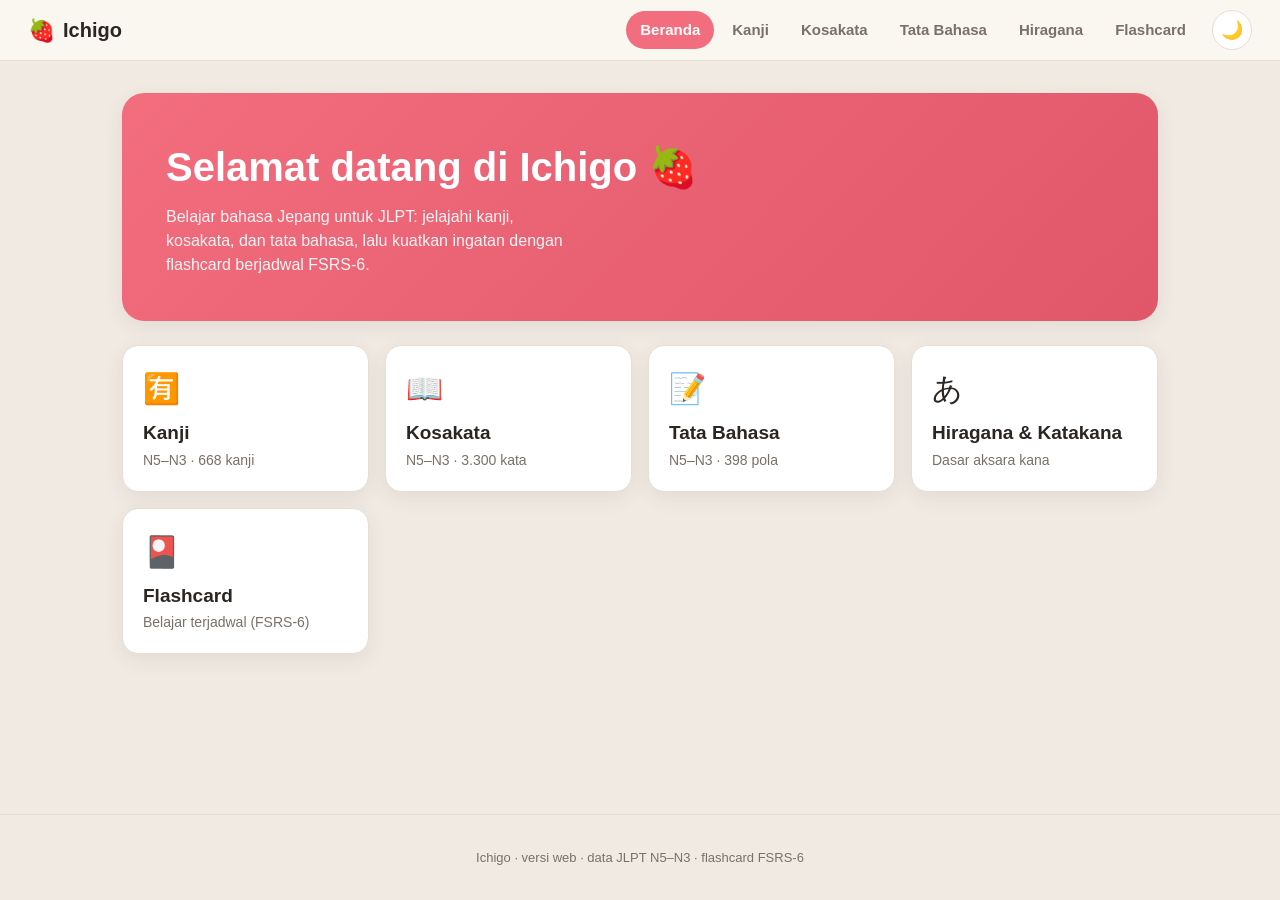
==== web/index.html @ 2ccc5cd5 "feat(web): port Ichigo ke web statis (penjelajah konten + flashcard FSRS-6) Menambahkan folder web/ " ====
<!DOCTYPE html>
<html lang="id" data-theme="auto">
<head>
    <meta charset="UTF-8">
    <meta name="viewport" content="width=device-width, initial-scale=1.0, viewport-fit=cover">
    <meta name="description" content="Ichigo — aplikasi belajar bahasa Jepang JLPT (Kanji, Kosakata, Tata Bahasa, Hiragana) dengan flashcard FSRS.">
    <meta name="theme-color" content="#f26d7d">
    <title>Ichigo — Belajar Bahasa Jepang</title>
    <link rel="icon" href="data:image/svg+xml,%3Csvg xmlns='http://www.w3.org/2000/svg' viewBox='0 0 100 100'%3E%3Ctext y='.9em' font-size='90'%3E🍓%3C/text%3E%3C/svg%3E">
    <link rel="stylesheet" href="css/styles.css">
</head>
<body>
    <header class="app-header">
        <a class="brand" href="#/home" aria-label="Ichigo beranda">
            <span class="brand-mark">🍓</span>
            <span class="brand-name">Ichigo</span>
        </a>
        <nav class="tabs" id="tabs" aria-label="Navigasi utama"></nav>
        <button class="theme-toggle" id="themeToggle" type="button" aria-label="Ganti tema">
            <span class="theme-icon">🌙</span>
        </button>
    </header>

    <main id="app" class="app-main" aria-live="polite">
        <div class="loading">Memuat…</div>
    </main>

    <footer class="app-footer">
        <p>Ichigo · versi web · data JLPT N5–N3 · flashcard FSRS-6</p>
    </footer>

    <script type="module" src="js/app.js"></script>
</body>
</html>
---- web/css/styles.css ----
/* Ichigo web — theme-aware styles. Palette mirrors the iOS app:
   cream page (#F1EAE3), navy dark (#12161F), strawberry accent (#F26D7D). */

:root {
    --accent: #f26d7d;
    --accent-deep: #e0576a;
    --n5: #6fbf73; --n4: #4a9edd; --n3: #b07cd6; --n2: #e8a13a; --n1: #d9534f;

    --bg: #f1eae3;
    --bg-elev: #fbf7f2;
    --card: #ffffff;
    --card-2: #f6efe8;
    --text: #2b2622;
    --text-soft: #7a7069;
    --border: #e6ddd3;
    --shadow: 0 6px 20px rgba(60, 45, 35, 0.08);
    --radius: 16px;
}

:root[data-theme="dark"] {
    --bg: #12161f;
    --bg-elev: #171c27;
    --card: #1c2231;
    --card-2: #222a3b;
    --text: #eef1f7;
    --text-soft: #9aa3b5;
    --border: #2a3244;
    --shadow: 0 8px 24px rgba(0, 0, 0, 0.35);
}

@media (prefers-color-scheme: dark) {
    :root[data-theme="auto"] {
        --bg: #12161f; --bg-elev: #171c27; --card: #1c2231; --card-2: #222a3b;
        --text: #eef1f7; --text-soft: #9aa3b5; --border: #2a3244;
        --shadow: 0 8px 24px rgba(0, 0, 0, 0.35);
    }
}

* { box-sizing: border-box; }

html, body {
    margin: 0;
    padding: 0;
    background: var(--bg);
    color: var(--text);
    font-family: -apple-system, BlinkMacSystemFont, "Segoe UI", "Hiragino Sans",
        "Noto Sans JP", Roboto, "Helvetica Neue", Arial, sans-serif;
    -webkit-font-smoothing: antialiased;
    line-height: 1.5;
}

body {
    min-height: 100vh;
    display: flex;
    flex-direction: column;
}

/* ---------- Header / nav ---------- */

.app-header {
    position: sticky;
    top: 0;
    z-index: 20;
    display: flex;
    align-items: center;
    gap: 12px;
    padding: 10px clamp(12px, 4vw, 28px);
    background: color-mix(in srgb, var(--bg-elev) 88%, transparent);
    backdrop-filter: saturate(1.4) blur(10px);
    border-bottom: 1px solid var(--border);
}

.brand {
    display: flex;
    align-items: center;
    gap: 8px;
    text-decoration: none;
    color: var(--text);
    font-weight: 800;
    font-size: 20px;
}
.brand-mark { font-size: 22px; }

.tabs {
    display: flex;
    gap: 4px;
    margin-left: auto;
    overflow-x: auto;
    scrollbar-width: none;
}
.tabs::-webkit-scrollbar { display: none; }

.tab {
    border: none;
    background: transparent;
    color: var(--text-soft);
    font: inherit;
    font-weight: 700;
    font-size: 15px;
    padding: 8px 14px;
    border-radius: 999px;
    cursor: pointer;
    white-space: nowrap;
    text-decoration: none;
}
.tab:hover { color: var(--text); background: var(--card-2); }
.tab.active { color: #fff; background: var(--accent); }

.theme-toggle {
    border: 1px solid var(--border);
    background: var(--card);
    border-radius: 999px;
    width: 40px; height: 40px;
    cursor: pointer;
    font-size: 18px;
    flex: 0 0 auto;
}

/* ---------- Layout ---------- */

.app-main {
    flex: 1;
    width: 100%;
    max-width: 1100px;
    margin: 0 auto;
    padding: clamp(16px, 4vw, 32px);
}

.app-footer {
    text-align: center;
    color: var(--text-soft);
    font-size: 13px;
    padding: 20px;
    border-top: 1px solid var(--border);
}

.loading { text-align: center; color: var(--text-soft); padding: 60px 0; }

.page-title {
    font-size: clamp(26px, 5vw, 34px);
    font-weight: 800;
    margin: 4px 0 6px;
}
.page-sub { color: var(--text-soft); margin: 0 0 20px; }

.crumb {
    display: inline-flex;
    align-items: center;
    gap: 6px;
    color: var(--accent);
    text-decoration: none;
    font-weight: 700;
    margin-bottom: 14px;
}

/* ---------- Home ---------- */

.hero {
    background: linear-gradient(135deg, var(--accent), var(--accent-deep));
    color: #fff;
    border-radius: 22px;
    padding: clamp(24px, 6vw, 44px);
    box-shadow: var(--shadow);
    margin-bottom: 24px;
}
.hero h1 { margin: 0 0 8px; font-size: clamp(26px, 6vw, 40px); }
.hero p { margin: 0; opacity: 0.92; max-width: 46ch; }

.tile-grid {
    display: grid;
    grid-template-columns: repeat(auto-fill, minmax(220px, 1fr));
    gap: 16px;
}

.tile {
    display: block;
    text-decoration: none;
    color: var(--text);
    background: var(--card);
    border: 1px solid var(--border);
    border-radius: var(--radius);
    padding: 20px;
    box-shadow: var(--shadow);
    transition: transform 0.12s ease;
}
.tile:hover { transform: translateY(-3px); }
.tile-emoji { font-size: 30px; }
.tile-title { font-weight: 800; font-size: 19px; margin: 8px 0 2px; }
.tile-sub { color: var(--text-soft); font-size: 14px; }

/* ---------- Level cards ---------- */

.level-grid {
    display: grid;
    grid-template-columns: repeat(auto-fill, minmax(200px, 1fr));
    gap: 14px;
}
.level-card {
    text-decoration: none;
    color: var(--text);
    background: var(--card);
    border: 1px solid var(--border);
    border-left: 6px solid var(--lv, var(--accent));
    border-radius: var(--radius);
    padding: 18px;
    box-shadow: var(--shadow);
    display: flex;
    flex-direction: column;
    gap: 4px;
}
.level-card.locked { opacity: 0.55; pointer-events: none; }
.level-badge { font-weight: 800; font-size: 22px; }
.level-name { color: var(--text-soft); font-size: 14px; }
.level-count { margin-top: 6px; font-size: 14px; font-weight: 700; color: var(--lv, var(--accent)); }

/* ---------- Search + lists ---------- */

.toolbar {
    display: flex;
    gap: 10px;
    flex-wrap: wrap;
    margin-bottom: 18px;
}
.search {
    flex: 1;
    min-width: 200px;
    border: 1px solid var(--border);
    background: var(--card);
    color: var(--text);
    border-radius: 999px;
    padding: 11px 16px;
    font: inherit;
}
.search:focus { outline: 2px solid var(--accent); }

.result-count { color: var(--text-soft); font-size: 14px; margin-bottom: 12px; }

.card-grid {
    display: grid;
    grid-template-columns: repeat(auto-fill, minmax(150px, 1fr));
    gap: 12px;
}

.entry {
    text-align: left;
    cursor: pointer;
    background: var(--card);
    border: 1px solid var(--border);
    border-radius: var(--radius);
    padding: 14px;
    box-shadow: var(--shadow);
    color: var(--text);
    font: inherit;
    display: flex;
    flex-direction: column;
    gap: 3px;
}
.entry:hover { border-color: var(--accent); }
.entry-jp { font-size: 26px; font-weight: 700; }
.entry-jp.small { font-size: 20px; }
.entry-reading { color: var(--accent); font-size: 14px; font-weight: 700; }
.entry-meaning { color: var(--text-soft); font-size: 14px; }
.entry-tag {
    align-self: flex-start;
    font-size: 11px;
    font-weight: 700;
    color: var(--text-soft);
    background: var(--card-2);
    border-radius: 999px;
    padding: 2px 8px;
    margin-top: 4px;
}

.list-rows { display: flex; flex-direction: column; gap: 8px; }
.row {
    display: flex;
    align-items: center;
    gap: 14px;
    text-align: left;
    background: var(--card);
    border: 1px solid var(--border);
    border-radius: 14px;
    padding: 12px 16px;
    box-shadow: var(--shadow);
    color: var(--text);
    font: inherit;
    cursor: pointer;
}
.row:hover { border-color: var(--accent); }
.row-jp { font-size: 22px; font-weight: 700; min-width: 3ch; }
.row-main { flex: 1; }
.row-reading { color: var(--accent); font-weight: 700; font-size: 14px; }
.row-meaning { color: var(--text-soft); font-size: 14px; }

/* ---------- Detail ---------- */

.detail {
    background: var(--card);
    border: 1px solid var(--border);
    border-radius: 20px;
    padding: clamp(18px, 4vw, 30px);
    box-shadow: var(--shadow);
}
.detail-hero { font-size: clamp(48px, 14vw, 92px); font-weight: 800; line-height: 1; }
.detail-reading { color: var(--accent); font-size: 20px; font-weight: 700; margin-top: 8px; }
.detail-meaning { font-size: 20px; margin-top: 4px; }
.detail-grid {
    display: grid;
    grid-template-columns: repeat(auto-fit, minmax(140px, 1fr));
    gap: 12px;
    margin: 20px 0;
}
.fact { background: var(--card-2); border-radius: 12px; padding: 12px 14px; }
.fact-label { color: var(--text-soft); font-size: 12px; font-weight: 700; text-transform: uppercase; letter-spacing: 0.04em; }
.fact-value { font-size: 17px; font-weight: 600; margin-top: 2px; }

.section-h { font-weight: 800; font-size: 18px; margin: 22px 0 10px; }
.example {
    background: var(--card-2);
    border-radius: 12px;
    padding: 14px 16px;
    margin-bottom: 10px;
}
.example-jp { font-size: 18px; font-weight: 600; }
.example-romaji { color: var(--accent); font-size: 14px; margin-top: 3px; }
.example-tr { color: var(--text-soft); font-size: 14px; margin-top: 3px; }
.chip-row { display: flex; flex-wrap: wrap; gap: 8px; }
.chip { background: var(--card-2); border-radius: 999px; padding: 5px 12px; font-size: 14px; }
.bullet { margin: 6px 0; padding-left: 4px; }

/* ---------- Kana grid ---------- */
.kana-tabs { display: flex; gap: 8px; margin-bottom: 16px; }
.kana-table { width: 100%; border-collapse: separate; border-spacing: 6px; }
.kana-cell {
    background: var(--card);
    border: 1px solid var(--border);
    border-radius: 12px;
    text-align: center;
    padding: 8px 4px;
    box-shadow: var(--shadow);
}
.kana-cell .k { font-size: 24px; font-weight: 700; }
.kana-cell .r { color: var(--text-soft); font-size: 12px; }
.kana-cell.empty { background: transparent; border: none; box-shadow: none; }

/* ---------- Buttons ---------- */
.btn {
    border: none;
    border-radius: 12px;
    padding: 12px 20px;
    font: inherit;
    font-weight: 700;
    cursor: pointer;
    background: var(--card-2);
    color: var(--text);
}
.btn-primary { background: var(--accent); color: #fff; }
.btn-primary:hover { background: var(--accent-deep); }
.btn:disabled { opacity: 0.5; cursor: default; }

.empty-state { text-align: center; color: var(--text-soft); padding: 50px 0; }

/* ---------- Flashcard session ---------- */
.fc-wrap { max-width: 640px; margin: 0 auto; }
.fc-progress { display: flex; justify-content: center; gap: 16px; color: var(--text-soft); font-weight: 700; margin-bottom: 18px; }
.fc-progress .new { color: var(--n4); }
.fc-progress .learn { color: var(--n1); }
.fc-progress .due { color: var(--n5); }
.fc-card {
    background: var(--card);
    border: 1px solid var(--border);
    border-radius: 22px;
    box-shadow: var(--shadow);
    padding: clamp(28px, 8vw, 60px) 20px;
    text-align: center;
    min-height: 240px;
    display: flex;
    flex-direction: column;
    justify-content: center;
    gap: 12px;
    cursor: pointer;
    user-select: none;
}
.fc-front { font-size: clamp(34px, 10vw, 60px); font-weight: 800; }
.fc-hint { color: var(--text-soft); font-size: 14px; }
.fc-back { border-top: 1px dashed var(--border); padding-top: 16px; margin-top: 4px; }
.fc-back .reading { color: var(--accent); font-size: 20px; font-weight: 700; }
.fc-back .meaning { font-size: 22px; margin-top: 6px; }
.fc-grades { display: grid; grid-template-columns: repeat(4, 1fr); gap: 10px; margin-top: 18px; }
.grade { border: none; border-radius: 14px; padding: 14px 6px; font: inherit; font-weight: 800; cursor: pointer; color: #fff; }
.grade small { display: block; font-weight: 600; opacity: 0.85; font-size: 12px; margin-top: 2px; }
.grade.again { background: #d9534f; }
.grade.hard { background: #e8a13a; }
.grade.good { background: #4a9edd; }
.grade.easy { background: #6fbf73; }

@media (max-width: 560px) {
    .brand-name { display: none; }
    .app-header { gap: 8px; }
}
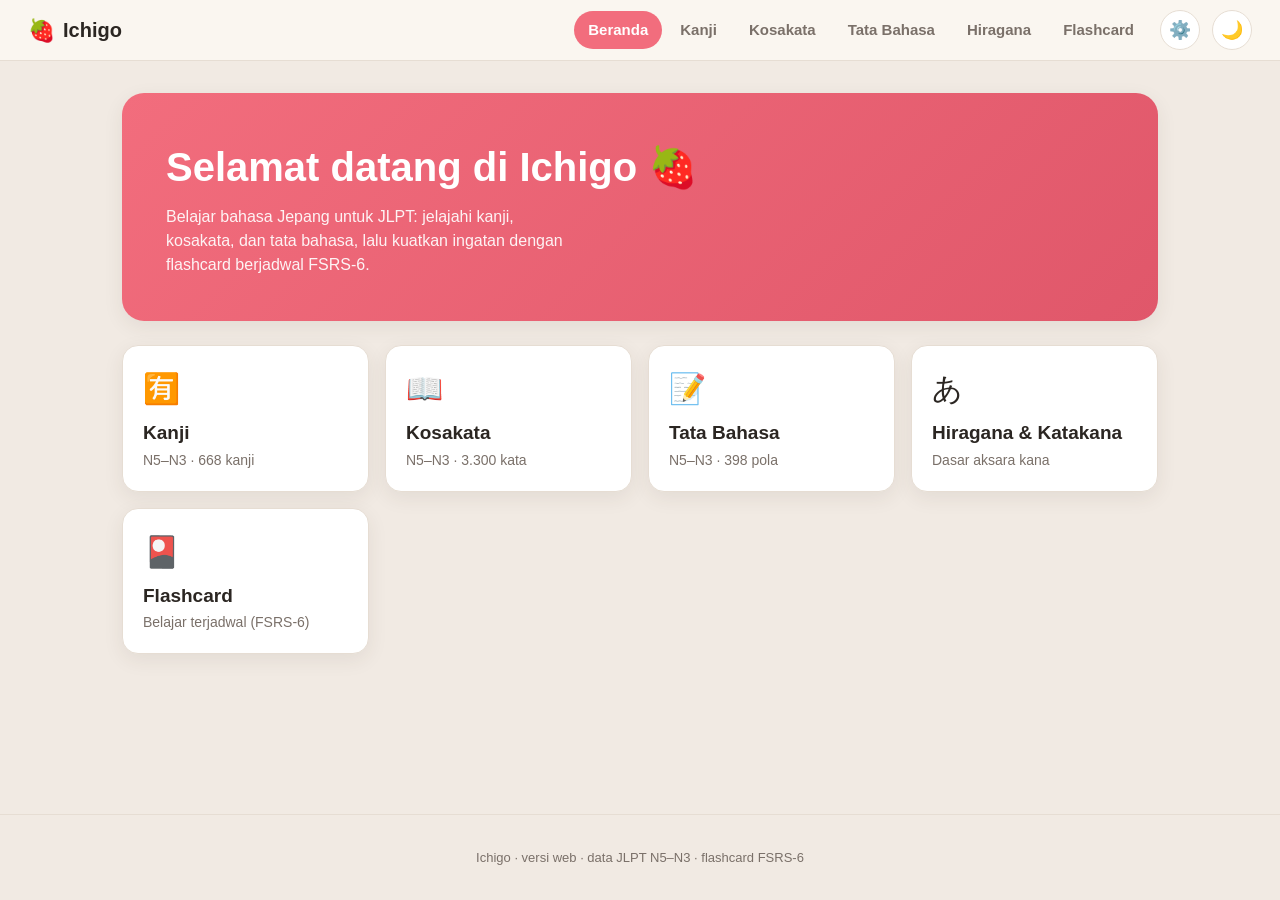
==== commit 138f7d06: "feat(web): halaman Pengaturan + ekspor/impor cadangan + poles animasi (a) Pengaturan (ikon gigi): na" ====
--- a/web/index.html
+++ b/web/index.html
@@ -16,6 +16,7 @@
             <span class="brand-name">Ichigo</span>
         </a>
         <nav class="tabs" id="tabs" aria-label="Navigasi utama"></nav>
+        <a class="icon-btn" id="settingsBtn" href="#/settings" aria-label="Pengaturan">⚙️</a>
         <button class="theme-toggle" id="themeToggle" type="button" aria-label="Ganti tema">
             <span class="theme-icon">🌙</span>
         </button>
--- a/web/css/styles.css
+++ b/web/css/styles.css
@@ -106,7 +106,7 @@
 .tab:hover { color: var(--text); background: var(--card-2); }
 .tab.active { color: #fff; background: var(--accent); }
 
-.theme-toggle {
+.theme-toggle, .icon-btn {
     border: 1px solid var(--border);
     background: var(--card);
     border-radius: 999px;
@@ -114,7 +114,12 @@
     cursor: pointer;
     font-size: 18px;
     flex: 0 0 auto;
-}
+    display: inline-flex;
+    align-items: center;
+    justify-content: center;
+    text-decoration: none;
+}
+.icon-btn:hover, .theme-toggle:hover { background: var(--card-2); }
 
 /* ---------- Layout ---------- */
 
@@ -394,6 +399,51 @@
 .grade.good { background: #4a9edd; }
 .grade.easy { background: #6fbf73; }
 
+/* ---------- Settings ---------- */
+.set-group {
+    background: var(--card);
+    border: 1px solid var(--border);
+    border-radius: var(--radius);
+    box-shadow: var(--shadow);
+    padding: 18px 20px;
+    margin-bottom: 16px;
+}
+.set-group.danger { border-color: color-mix(in srgb, #d9534f 40%, var(--border)); }
+.set-title { font-weight: 800; font-size: 15px; text-transform: uppercase; letter-spacing: 0.04em; color: var(--text-soft); margin-bottom: 12px; }
+.set-row { display: flex; align-items: center; justify-content: space-between; gap: 14px; flex-wrap: wrap; }
+.set-label { font-weight: 700; }
+.set-input { max-width: 240px; }
+.set-note { color: var(--text-soft); font-size: 14px; margin: 10px 0 0; }
+.set-actions { display: flex; gap: 10px; flex-wrap: wrap; }
+.set-msg { margin: 12px 0 0; font-weight: 700; color: var(--n5); }
+.set-msg.error { color: #d9534f; }
+
+.stepper { display: inline-flex; align-items: center; gap: 14px; }
+.stepper .btn { width: 40px; padding: 8px 0; text-align: center; }
+.stepper b { min-width: 2ch; text-align: center; font-size: 18px; }
+
+.segmented { display: inline-flex; background: var(--card-2); border-radius: 999px; padding: 3px; }
+.seg { border: none; background: transparent; color: var(--text-soft); font: inherit; font-weight: 700; padding: 7px 14px; border-radius: 999px; cursor: pointer; }
+.seg.active { background: var(--accent); color: #fff; }
+
+.btn-danger { background: color-mix(in srgb, #d9534f 16%, var(--card-2)); color: #d9534f; }
+.btn-danger:hover { background: #d9534f; color: #fff; }
+
+/* ---------- Animations ---------- */
+@keyframes fadeInUp {
+    from { opacity: 0; transform: translateY(10px); }
+    to { opacity: 1; transform: none; }
+}
+.page-enter { animation: fadeInUp 0.28s ease both; }
+.fc-card { animation: fadeInUp 0.22s ease both; }
+.fc-back.revealed { animation: fadeInUp 0.22s ease both; }
+.btn:active, .grade:active, .tab:active, .seg:active, .entry:active, .row:active,
+.tile:active, .level-card:active, .icon-btn:active, .theme-toggle:active { transform: translateY(1px); }
+
+@media (prefers-reduced-motion: reduce) {
+    *, .page-enter, .fc-card, .fc-back.revealed, .tile { animation: none !important; transition: none !important; }
+}
+
 @media (max-width: 560px) {
     .brand-name { display: none; }
     .app-header { gap: 8px; }
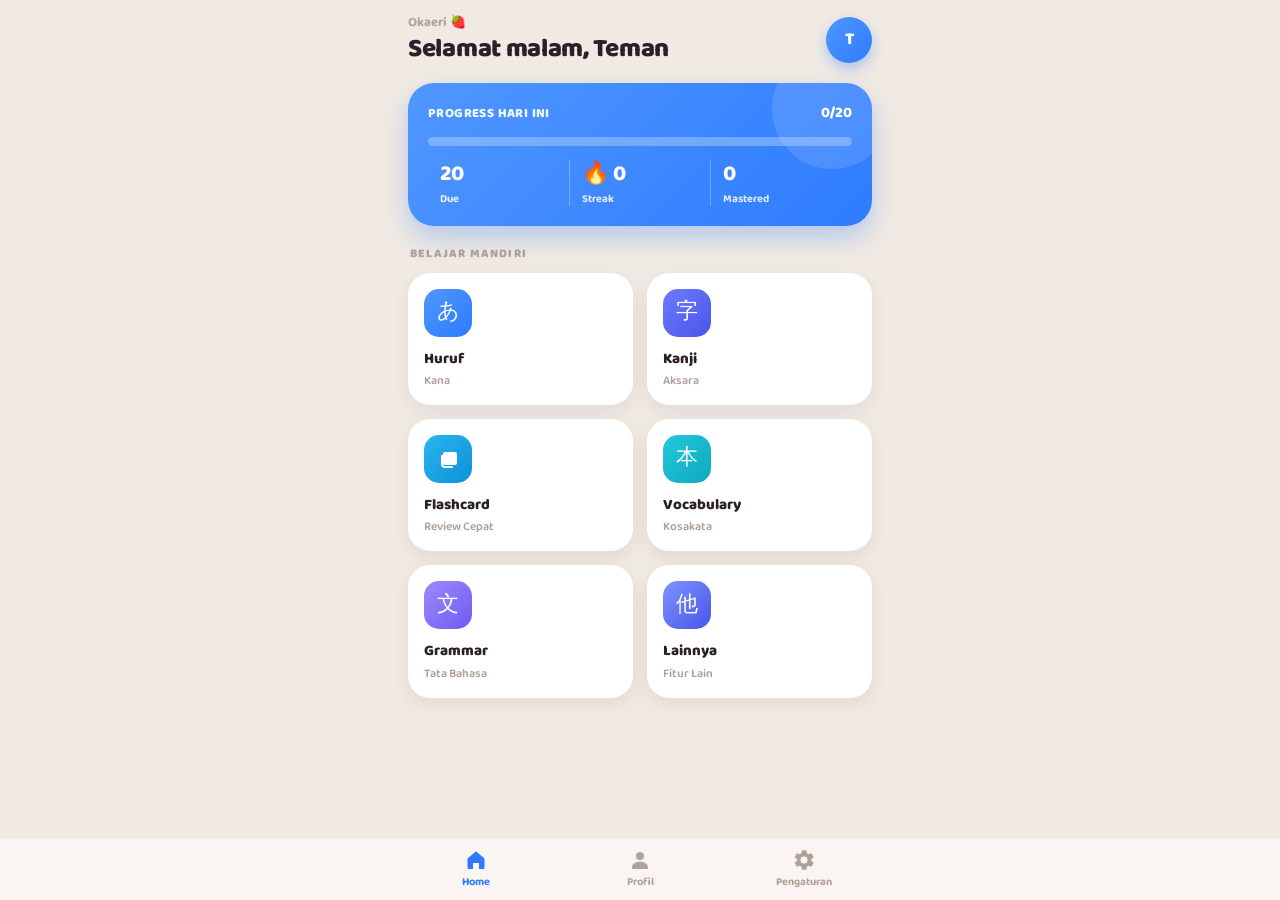
==== commit 2bc6f2e1: "feat(web): samakan UI dengan aplikasi iOS (aksen biru, tab bar bawah, Baloo 2) Merombak seluruh tamp" ====
--- a/web/index.html
+++ b/web/index.html
@@ -4,31 +4,20 @@
     <meta charset="UTF-8">
     <meta name="viewport" content="width=device-width, initial-scale=1.0, viewport-fit=cover">
     <meta name="description" content="Ichigo — aplikasi belajar bahasa Jepang JLPT (Kanji, Kosakata, Tata Bahasa, Hiragana) dengan flashcard FSRS.">
-    <meta name="theme-color" content="#f26d7d">
+    <meta name="theme-color" content="#2E7BFF">
     <title>Ichigo — Belajar Bahasa Jepang</title>
     <link rel="icon" href="data:image/svg+xml,%3Csvg xmlns='http://www.w3.org/2000/svg' viewBox='0 0 100 100'%3E%3Ctext y='.9em' font-size='90'%3E🍓%3C/text%3E%3C/svg%3E">
+    <link rel="preconnect" href="https://fonts.googleapis.com">
+    <link rel="preconnect" href="https://fonts.gstatic.com" crossorigin>
+    <link href="https://fonts.googleapis.com/css2?family=Baloo+2:wght@400;500;600;700;800&display=swap" rel="stylesheet">
     <link rel="stylesheet" href="css/styles.css">
 </head>
 <body>
-    <header class="app-header">
-        <a class="brand" href="#/home" aria-label="Ichigo beranda">
-            <span class="brand-mark">🍓</span>
-            <span class="brand-name">Ichigo</span>
-        </a>
-        <nav class="tabs" id="tabs" aria-label="Navigasi utama"></nav>
-        <a class="icon-btn" id="settingsBtn" href="#/settings" aria-label="Pengaturan">⚙️</a>
-        <button class="theme-toggle" id="themeToggle" type="button" aria-label="Ganti tema">
-            <span class="theme-icon">🌙</span>
-        </button>
-    </header>
-
     <main id="app" class="app-main" aria-live="polite">
         <div class="loading">Memuat…</div>
     </main>
 
-    <footer class="app-footer">
-        <p>Ichigo · versi web · data JLPT N5–N3 · flashcard FSRS-6</p>
-    </footer>
+    <nav class="tabbar" id="tabbar" aria-label="Navigasi utama"></nav>
 
     <script type="module" src="js/app.js"></script>
 </body>
--- a/web/css/styles.css
+++ b/web/css/styles.css
@@ -1,433 +1,1067 @@
-/* Ichigo web — theme-aware styles. Palette mirrors the iOS app:
-   cream page (#F1EAE3), navy dark (#12161F), strawberry accent (#F26D7D). */
+/* =============================================================================
+   Ichigo — web, tampilan mengikuti aplikasi iOS (SwiftUI).
+   Token warna & ukuran diambil PERSIS dari Sources/AppFeature/AppTheme.swift:
+   aksen biru (#2E7BFF), latar krem (#F1EAE3) / navy (#12161F), kartu membulat
+   berbayang lembut, kartu hero bergradien, font membulat (Baloo 2).
+   ============================================================================= */
 
 :root {
-    --accent: #f26d7d;
-    --accent-deep: #e0576a;
-    --n5: #6fbf73; --n4: #4a9edd; --n3: #b07cd6; --n2: #e8a13a; --n1: #d9534f;
-
-    --bg: #f1eae3;
-    --bg-elev: #fbf7f2;
+    /* --- 1. Latar & permukaan (mode TERANG) --- */
+    --page: #f1eae3;
     --card: #ffffff;
-    --card-2: #f6efe8;
-    --text: #2b2622;
-    --text-soft: #7a7069;
-    --border: #e6ddd3;
-    --shadow: 0 6px 20px rgba(60, 45, 35, 0.08);
-    --radius: 16px;
+    --tabbar: #fbf6f3;
+    --hairline: #eae1da;
+    --track: #e4dad1;
+    --soft-surface: rgba(241, 234, 227, 0.55);
+
+    /* --- 2. Teks (mode TERANG) --- */
+    --ink: #2b2029;
+    --muted: #b0a199;
+    --placeholder: #c4b8b1;
+
+    /* --- 3. Aksen biru & tangga warna (sama di kedua mode) --- */
+    --blue: #2e7bff;
+    --blue-light: #4f97ff;
+    --blue-deep: #1f63db;
+    --indigo: #6e7bff;
+    --indigo-deep: #4a55e8;
+    --indigo-soft: #7c93ff;
+    --navy: #3a45c4;
+    --sky: #29b6f0;
+    --sky-deep: #0e90d6;
+    --teal: #22c9de;
+    --teal-deep: #0fa8be;
+    --violet: #9a8bff;
+    --violet-deep: #6e5cf0;
+    --accent: var(--blue);
+
+    /* --- 4. Warna makna --- */
+    --danger: #ff3b30;
+    --danger-soft: #ff7a70;
+    --caution: #ff9500;
+    --success: #22b981;
+
+    /* --- 5. Level JLPT (N5 termuda → N1 terpekat) --- */
+    --n5: #4f97ff;
+    --n4: #2e7bff;
+    --n3: #29b6f0;
+    --n2: #6e7bff;
+    --n1: #4a55e8;
+
+    /* --- 6. Gradien --- */
+    --grad-accent: linear-gradient(135deg, var(--blue-light), var(--blue));
+    --grad-huruf: linear-gradient(135deg, var(--blue-light), var(--blue));
+    --grad-kanji: linear-gradient(135deg, var(--indigo), var(--indigo-deep));
+    --grad-flashcard: linear-gradient(135deg, var(--sky), var(--sky-deep));
+    --grad-vocabulary: linear-gradient(135deg, var(--teal), var(--teal-deep));
+    --grad-grammar: linear-gradient(135deg, var(--violet), var(--violet-deep));
+    --grad-lainnya: linear-gradient(135deg, var(--indigo-soft), var(--indigo-deep));
+
+    /* --- 7. Bayangan & radius --- */
+    --shadow-card: 0 6px 18px rgba(43, 32, 41, 0.08);
+    --shadow-soft: 0 3px 10px rgba(43, 32, 41, 0.06);
+    --shadow-blue: 0 12px 26px rgba(46, 123, 255, 0.30);
+    --r-card: 22px;
+    --r-hero: 26px;
+    --r-tile: 15px;
+
+    --maxw: 500px;
+    --tabbar-h: 62px;
 }
 
 :root[data-theme="dark"] {
-    --bg: #12161f;
-    --bg-elev: #171c27;
+    --page: #12161f;
     --card: #1c2231;
-    --card-2: #222a3b;
-    --text: #eef1f7;
-    --text-soft: #9aa3b5;
-    --border: #2a3244;
-    --shadow: 0 8px 24px rgba(0, 0, 0, 0.35);
+    --tabbar: #161b26;
+    --hairline: #2a3244;
+    --track: rgba(255, 255, 255, 0.15);
+    --soft-surface: rgba(255, 255, 255, 0.06);
+    --ink: #eef1f7;
+    --muted: #9aa3b5;
+    --placeholder: #6b7486;
+    --shadow-card: 0 8px 22px rgba(0, 0, 0, 0.35);
+    --shadow-soft: 0 4px 12px rgba(0, 0, 0, 0.3);
+    --shadow-blue: 0 12px 26px rgba(0, 0, 0, 0.4);
 }
 
 @media (prefers-color-scheme: dark) {
     :root[data-theme="auto"] {
-        --bg: #12161f; --bg-elev: #171c27; --card: #1c2231; --card-2: #222a3b;
-        --text: #eef1f7; --text-soft: #9aa3b5; --border: #2a3244;
-        --shadow: 0 8px 24px rgba(0, 0, 0, 0.35);
+        --page: #12161f;
+        --card: #1c2231;
+        --tabbar: #161b26;
+        --hairline: #2a3244;
+        --track: rgba(255, 255, 255, 0.15);
+        --soft-surface: rgba(255, 255, 255, 0.06);
+        --ink: #eef1f7;
+        --muted: #9aa3b5;
+        --placeholder: #6b7486;
+        --shadow-card: 0 8px 22px rgba(0, 0, 0, 0.35);
+        --shadow-soft: 0 4px 12px rgba(0, 0, 0, 0.3);
+        --shadow-blue: 0 12px 26px rgba(0, 0, 0, 0.4);
     }
 }
 
 * { box-sizing: border-box; }
+svg { fill: currentColor; display: block; }
 
 html, body {
     margin: 0;
     padding: 0;
-    background: var(--bg);
-    color: var(--text);
-    font-family: -apple-system, BlinkMacSystemFont, "Segoe UI", "Hiragino Sans",
-        "Noto Sans JP", Roboto, "Helvetica Neue", Arial, sans-serif;
+    background: var(--page);
+    color: var(--ink);
+    font-family: "Baloo 2", ui-rounded, "Hiragino Maru Gothic ProN",
+        "Segoe UI", system-ui, -apple-system, Roboto, "Helvetica Neue",
+        "Hiragino Sans", "Noto Sans JP", sans-serif;
     -webkit-font-smoothing: antialiased;
-    line-height: 1.5;
-}
-
-body {
-    min-height: 100vh;
+    line-height: 1.35;
+}
+
+body { min-height: 100vh; }
+
+/* ---------- Layout shell ---------- */
+
+.app-main {
+    width: 100%;
+    max-width: var(--maxw);
+    margin: 0 auto;
+    padding: max(14px, env(safe-area-inset-top)) 18px
+        calc(var(--tabbar-h) + env(safe-area-inset-bottom) + 26px);
+}
+
+.loading { text-align: center; color: var(--muted); padding: 60px 0; font-weight: 600; }
+.empty-state { text-align: center; color: var(--muted); padding: 46px 16px; font-weight: 600; }
+
+/* ---------- Bottom tab bar ---------- */
+
+.tabbar {
+    position: fixed;
+    left: 0;
+    right: 0;
+    bottom: 0;
+    z-index: 40;
+    display: flex;
+    justify-content: center;
+    gap: 4px;
+    background: color-mix(in srgb, var(--tabbar) 92%, transparent);
+    backdrop-filter: saturate(1.4) blur(14px);
+    -webkit-backdrop-filter: saturate(1.4) blur(14px);
+    border-top: 1px solid var(--hairline);
+    padding-bottom: env(safe-area-inset-bottom);
+}
+
+.tab-item {
+    flex: 1 1 0;
+    max-width: 160px;
+    height: var(--tabbar-h);
     display: flex;
     flex-direction: column;
-}
-
-/* ---------- Header / nav ---------- */
-
-.app-header {
-    position: sticky;
-    top: 0;
-    z-index: 20;
+    align-items: center;
+    justify-content: center;
+    gap: 3px;
+    background: none;
+    border: none;
+    text-decoration: none;
+    color: var(--muted);
+    font: inherit;
+    font-size: 11px;
+    font-weight: 700;
+    cursor: pointer;
+}
+.tab-item svg { width: 24px; height: 24px; fill: currentColor; }
+.tab-item.active { color: var(--accent); }
+
+/* ---------- Screen header (tombol kembali bulat + judul tebal) ---------- */
+
+.screen-header {
+    display: flex;
+    align-items: center;
+    gap: 14px;
+    padding: 4px 0 10px;
+}
+.back-btn {
+    width: 44px;
+    height: 44px;
+    flex: 0 0 auto;
+    display: inline-flex;
+    align-items: center;
+    justify-content: center;
+    border: none;
+    border-radius: 50%;
+    background: var(--card);
+    color: var(--ink);
+    box-shadow: var(--shadow-soft);
+    cursor: pointer;
+    text-decoration: none;
+    font-size: 20px;
+    font-weight: 800;
+}
+.back-btn svg { width: 20px; height: 20px; stroke: currentColor; fill: none; stroke-width: 3; }
+.screen-title { font-size: 24px; font-weight: 800; letter-spacing: -0.2px; }
+
+/* ---------- Search field ---------- */
+
+.search-field {
     display: flex;
     align-items: center;
     gap: 12px;
-    padding: 10px clamp(12px, 4vw, 28px);
-    background: color-mix(in srgb, var(--bg-elev) 88%, transparent);
-    backdrop-filter: saturate(1.4) blur(10px);
-    border-bottom: 1px solid var(--border);
-}
-
-.brand {
-    display: flex;
-    align-items: center;
+    height: 52px;
+    padding: 0 18px;
+    background: var(--card);
+    border-radius: 999px;
+    box-shadow: var(--shadow-soft);
+    margin-bottom: 14px;
+}
+.search-field svg { width: 18px; height: 18px; fill: var(--muted); flex: 0 0 auto; }
+.search-field input {
+    flex: 1;
+    border: none;
+    background: none;
+    color: var(--ink);
+    font: inherit;
+    font-size: 16px;
+    font-weight: 500;
+    outline: none;
+    min-width: 0;
+}
+.search-field input::placeholder { color: var(--placeholder); }
+.result-count { color: var(--muted); font-size: 13px; font-weight: 600; margin: 0 2px 12px; }
+
+/* ---------- Home ---------- */
+
+.greeting {
+    display: flex;
+    align-items: center;
+    gap: 12px;
+    margin-bottom: 16px;
+}
+.greeting-text { flex: 1; min-width: 0; }
+.greeting-kicker { font-size: 13px; font-weight: 700; color: var(--muted); }
+.greeting-name {
+    font-size: 26px;
+    font-weight: 800;
+    letter-spacing: -0.3px;
+    white-space: nowrap;
+    overflow: hidden;
+    text-overflow: ellipsis;
+}
+.avatar {
+    width: 46px;
+    height: 46px;
+    flex: 0 0 auto;
+    border: none;
+    border-radius: 50%;
+    background: var(--grad-accent);
+    color: #fff;
+    font: inherit;
+    font-size: 17px;
+    font-weight: 800;
+    cursor: pointer;
+    box-shadow: 0 6px 14px rgba(46, 123, 255, 0.35);
+    display: inline-flex;
+    align-items: center;
+    justify-content: center;
+    text-decoration: none;
+}
+
+/* Hero progress card (biru bergradien) */
+.hero {
+    position: relative;
+    overflow: hidden;
+    background: var(--grad-accent);
+    color: #fff;
+    border-radius: var(--r-hero);
+    padding: 20px;
+    box-shadow: var(--shadow-blue);
+    margin-bottom: 20px;
+}
+.hero::before {
+    content: "";
+    position: absolute;
+    top: -34px;
+    right: -20px;
+    width: 120px;
+    height: 120px;
+    border-radius: 50%;
+    background: rgba(255, 255, 255, 0.12);
+}
+.hero-top {
+    display: flex;
+    align-items: baseline;
+    justify-content: space-between;
+    font-weight: 800;
+    position: relative;
+}
+.hero-top .label { font-size: 13px; letter-spacing: 0.4px; opacity: 0.92; }
+.hero-top .count { font-size: 15px; }
+.hero-bar {
+    position: relative;
+    height: 9px;
+    border-radius: 999px;
+    background: rgba(255, 255, 255, 0.28);
+    margin: 14px 0;
+    overflow: hidden;
+}
+.hero-bar > span {
+    position: absolute;
+    inset: 0 auto 0 0;
+    border-radius: 999px;
+    background: #fff;
+}
+.hero-stats { display: flex; position: relative; }
+.hero-stat {
+    flex: 1;
+    display: flex;
+    flex-direction: column;
+    gap: 2px;
+    padding-left: 12px;
+}
+.hero-stat:not(:first-child) { border-left: 1px solid rgba(255, 255, 255, 0.28); }
+.hero-stat .v { font-size: 22px; font-weight: 800; }
+.hero-stat .l { font-size: 11px; font-weight: 700; opacity: 0.85; }
+
+.section-label {
+    font-size: 12px;
+    font-weight: 800;
+    letter-spacing: 1.2px;
+    color: var(--muted);
+    margin: 0 2px 10px;
+}
+
+/* Menu grid (BELAJAR MANDIRI) */
+.menu-grid {
+    display: grid;
+    grid-template-columns: 1fr 1fr;
+    gap: 14px;
+}
+.menu-card {
+    display: flex;
+    flex-direction: column;
+    align-items: flex-start;
+    gap: 12px;
+    padding: 16px;
+    background: var(--card);
+    border-radius: var(--r-card);
+    box-shadow: var(--shadow-card);
+    text-decoration: none;
+    color: var(--ink);
+}
+.menu-icon {
+    width: 48px;
+    height: 48px;
+    border-radius: var(--r-tile);
+    display: inline-flex;
+    align-items: center;
+    justify-content: center;
+    color: #fff;
+    font-size: 22px;
+}
+.menu-icon svg { width: 24px; height: 24px; fill: #fff; }
+.menu-icon.huruf { background: var(--grad-huruf); }
+.menu-icon.kanji { background: var(--grad-kanji); }
+.menu-icon.flashcard { background: var(--grad-flashcard); }
+.menu-icon.vocabulary { background: var(--grad-vocabulary); }
+.menu-icon.grammar { background: var(--grad-grammar); }
+.menu-icon.lainnya { background: var(--grad-lainnya); }
+.menu-label { font-size: 15px; font-weight: 800; }
+.menu-sub { font-size: 12px; font-weight: 600; color: var(--muted); margin-top: -8px; }
+
+/* ---------- Level picker cards ---------- */
+
+.level-list { display: flex; flex-direction: column; gap: 12px; }
+.level-card {
+    display: flex;
+    align-items: center;
+    gap: 14px;
+    padding: 16px;
+    background: var(--card);
+    border-radius: var(--r-card);
+    box-shadow: var(--shadow-card);
+    text-decoration: none;
+    color: var(--ink);
+}
+.level-card.locked { opacity: 0.6; }
+.level-chip {
+    width: 52px;
+    height: 52px;
+    flex: 0 0 auto;
+    border-radius: 12px;
+    display: inline-flex;
+    align-items: center;
+    justify-content: center;
+    font-size: 18px;
+    font-weight: 900;
+}
+.level-main { flex: 1; min-width: 0; }
+.level-row1 { display: flex; align-items: center; gap: 8px; }
+.level-name { font-size: 17px; font-weight: 700; }
+.level-desc { font-size: 13px; color: var(--muted); }
+.level-count { font-size: 11px; font-weight: 700; margin-top: 2px; }
+.due-badge {
+    margin-left: auto;
+    font-size: 11px;
+    font-weight: 700;
+    color: #fff;
+    padding: 3px 8px;
+    border-radius: 10px;
+}
+.lock-badge { margin-left: auto; font-size: 11px; font-weight: 700; color: var(--muted); }
+.chev { color: var(--muted); width: 14px; height: 14px; flex: 0 0 auto; }
+.chev svg { width: 14px; height: 14px; stroke: currentColor; fill: none; stroke-width: 3; }
+
+/* ---------- Lists (kanji cards / vocab-grammar rows) ---------- */
+
+.card-grid { display: grid; grid-template-columns: 1fr 1fr; gap: 12px; }
+.kentry {
+    display: flex;
+    flex-direction: column;
+    gap: 3px;
+    padding: 14px;
+    background: var(--card);
+    border-radius: var(--r-card);
+    box-shadow: var(--shadow-card);
+    text-decoration: none;
+    color: var(--ink);
+}
+.kentry .jp { font-size: 30px; font-weight: 700; line-height: 1.1; }
+.kentry .reading { font-size: 13px; font-weight: 700; color: var(--accent); }
+.kentry .meaning { font-size: 13px; color: var(--muted); }
+
+.rows { display: flex; flex-direction: column; gap: 10px; }
+.row {
+    display: flex;
+    align-items: center;
+    gap: 14px;
+    padding: 14px 16px;
+    background: var(--card);
+    border-radius: 18px;
+    box-shadow: var(--shadow-card);
+    text-decoration: none;
+    color: var(--ink);
+}
+.row .jp { font-size: 22px; font-weight: 700; flex: 0 0 auto; }
+.row .jp.small { font-size: 18px; }
+.row-main { flex: 1; min-width: 0; }
+.row-reading { font-size: 14px; font-weight: 700; color: var(--accent); }
+.row-meaning { font-size: 14px; color: var(--muted); }
+.row-tag {
+    align-self: center;
+    font-size: 11px;
+    font-weight: 700;
+    color: var(--muted);
+    background: var(--soft-surface);
+    border-radius: 999px;
+    padding: 3px 9px;
+    flex: 0 0 auto;
+}
+
+/* ---------- Detail ---------- */
+
+.detail-stack { display: flex; flex-direction: column; gap: 14px; }
+
+.detail-hero {
+    position: relative;
+    overflow: hidden;
+    background: var(--grad-accent);
+    color: #fff;
+    border-radius: var(--r-hero);
+    padding: 20px;
+    box-shadow: var(--shadow-blue);
+    text-align: center;
+}
+.detail-hero::before {
+    content: "";
+    position: absolute;
+    top: -70px;
+    right: -55px;
+    width: 190px;
+    height: 190px;
+    border-radius: 50%;
+    background: rgba(255, 255, 255, 0.12);
+}
+.detail-hero::after {
+    content: "";
+    position: absolute;
+    bottom: -80px;
+    left: -60px;
+    width: 150px;
+    height: 150px;
+    border-radius: 50%;
+    background: rgba(255, 255, 255, 0.10);
+}
+.hero-badges {
+    position: relative;
+    display: flex;
+    align-items: center;
+    justify-content: space-between;
     gap: 8px;
-    text-decoration: none;
-    color: var(--text);
+}
+.hero-badge {
+    font-size: 11px;
     font-weight: 800;
-    font-size: 20px;
-}
-.brand-mark { font-size: 22px; }
-
-.tabs {
-    display: flex;
-    gap: 4px;
-    margin-left: auto;
-    overflow-x: auto;
-    scrollbar-width: none;
-}
-.tabs::-webkit-scrollbar { display: none; }
-
-.tab {
+    color: var(--blue);
+    background: #fff;
+    padding: 6px 12px;
+    border-radius: 999px;
+}
+.hero-pill {
+    font-size: 11px;
+    font-weight: 700;
+    color: #fff;
+    background: rgba(255, 255, 255, 0.22);
+    padding: 6px 12px;
+    border-radius: 999px;
+}
+.hero-glyph { position: relative; font-size: clamp(60px, 20vw, 92px); font-weight: 500; line-height: 1.05; margin: 8px 0 4px; }
+.hero-romaji { position: relative; font-size: 28px; font-weight: 700; }
+.hero-sub { position: relative; font-size: 15px; opacity: 0.92; margin-top: 4px; }
+
+.reading-cards { display: flex; gap: 12px; }
+.reading-card {
+    flex: 1;
+    display: flex;
+    flex-direction: column;
+    gap: 8px;
+    padding: 16px;
+    background: var(--card);
+    border-radius: var(--r-card);
+    box-shadow: var(--shadow-card);
+}
+.reading-card .rc-label { font-size: 10px; font-weight: 800; letter-spacing: 1.2px; color: var(--muted); }
+.reading-card .rc-value { font-size: 17px; font-weight: 700; color: var(--accent); }
+
+.section-card {
+    padding: 16px;
+    background: var(--card);
+    border-radius: var(--r-card);
+    box-shadow: var(--shadow-card);
+}
+.section-card-head {
+    display: flex;
+    align-items: center;
+    gap: 10px;
+    margin-bottom: 14px;
+}
+.section-card-icon {
+    width: 30px;
+    height: 30px;
+    border-radius: 10px;
+    display: inline-flex;
+    align-items: center;
+    justify-content: center;
+    font-size: 14px;
+    color: var(--accent);
+    background: color-mix(in srgb, var(--accent) 12%, transparent);
+    flex: 0 0 auto;
+}
+.section-card-title { font-size: 17px; font-weight: 800; }
+
+.example {
+    padding: 12px 14px;
+    background: var(--soft-surface);
+    border-radius: 14px;
+    margin-top: 10px;
+}
+.example:first-of-type { margin-top: 0; }
+.example .ex-word { font-size: 16px; font-weight: 700; }
+.example .ex-reading { font-size: 13px; color: var(--muted); font-weight: 600; }
+.example .ex-gloss { font-size: 13px; font-weight: 700; color: var(--accent); margin-top: 4px; }
+.example .ex-sentence { font-size: 15px; margin-top: 8px; }
+.example .ex-trans { font-size: 13px; color: var(--muted); margin-top: 2px; }
+
+.fact-grid { display: grid; grid-template-columns: 1fr 1fr; gap: 10px; }
+.fact {
+    padding: 12px 14px;
+    background: var(--soft-surface);
+    border-radius: 14px;
+}
+.fact-label { font-size: 11px; font-weight: 800; letter-spacing: 0.4px; text-transform: uppercase; color: var(--muted); }
+.fact-value { font-size: 16px; font-weight: 600; margin-top: 3px; }
+.prose { font-size: 15px; line-height: 1.5; color: var(--ink); }
+.bullet { font-size: 15px; margin: 6px 0; padding-left: 2px; }
+
+/* ---------- Hiragana / filter chips ---------- */
+
+.chip-row { display: flex; gap: 12px; margin-bottom: 16px; overflow-x: auto; scrollbar-width: none; }
+.chip-row::-webkit-scrollbar { display: none; }
+.chip {
     border: none;
-    background: transparent;
-    color: var(--text-soft);
+    background: var(--card);
+    color: var(--muted);
     font: inherit;
+    font-size: 15px;
     font-weight: 700;
-    font-size: 15px;
-    padding: 8px 14px;
+    padding: 0 22px;
+    height: 46px;
     border-radius: 999px;
+    box-shadow: var(--shadow-soft);
     cursor: pointer;
     white-space: nowrap;
-    text-decoration: none;
-}
-.tab:hover { color: var(--text); background: var(--card-2); }
-.tab.active { color: #fff; background: var(--accent); }
-
-.theme-toggle, .icon-btn {
-    border: 1px solid var(--border);
-    background: var(--card);
-    border-radius: 999px;
-    width: 40px; height: 40px;
-    cursor: pointer;
-    font-size: 18px;
     flex: 0 0 auto;
-    display: inline-flex;
-    align-items: center;
-    justify-content: center;
-    text-decoration: none;
-}
-.icon-btn:hover, .theme-toggle:hover { background: var(--card-2); }
-
-/* ---------- Layout ---------- */
-
-.app-main {
-    flex: 1;
-    width: 100%;
-    max-width: 1100px;
-    margin: 0 auto;
-    padding: clamp(16px, 4vw, 32px);
-}
-
-.app-footer {
-    text-align: center;
-    color: var(--text-soft);
-    font-size: 13px;
-    padding: 20px;
-    border-top: 1px solid var(--border);
-}
-
-.loading { text-align: center; color: var(--text-soft); padding: 60px 0; }
-
-.page-title {
-    font-size: clamp(26px, 5vw, 34px);
-    font-weight: 800;
-    margin: 4px 0 6px;
-}
-.page-sub { color: var(--text-soft); margin: 0 0 20px; }
-
-.crumb {
-    display: inline-flex;
-    align-items: center;
-    gap: 6px;
-    color: var(--accent);
-    text-decoration: none;
-    font-weight: 700;
-    margin-bottom: 14px;
-}
-
-/* ---------- Home ---------- */
-
-.hero {
-    background: linear-gradient(135deg, var(--accent), var(--accent-deep));
-    color: #fff;
-    border-radius: 22px;
-    padding: clamp(24px, 6vw, 44px);
-    box-shadow: var(--shadow);
-    margin-bottom: 24px;
-}
-.hero h1 { margin: 0 0 8px; font-size: clamp(26px, 6vw, 40px); }
-.hero p { margin: 0; opacity: 0.92; max-width: 46ch; }
-
-.tile-grid {
-    display: grid;
-    grid-template-columns: repeat(auto-fill, minmax(220px, 1fr));
-    gap: 16px;
-}
-
-.tile {
-    display: block;
-    text-decoration: none;
-    color: var(--text);
-    background: var(--card);
-    border: 1px solid var(--border);
-    border-radius: var(--radius);
-    padding: 20px;
-    box-shadow: var(--shadow);
-    transition: transform 0.12s ease;
-}
-.tile:hover { transform: translateY(-3px); }
-.tile-emoji { font-size: 30px; }
-.tile-title { font-weight: 800; font-size: 19px; margin: 8px 0 2px; }
-.tile-sub { color: var(--text-soft); font-size: 14px; }
-
-/* ---------- Level cards ---------- */
-
-.level-grid {
-    display: grid;
-    grid-template-columns: repeat(auto-fill, minmax(200px, 1fr));
-    gap: 14px;
-}
-.level-card {
-    text-decoration: none;
-    color: var(--text);
-    background: var(--card);
-    border: 1px solid var(--border);
-    border-left: 6px solid var(--lv, var(--accent));
-    border-radius: var(--radius);
-    padding: 18px;
-    box-shadow: var(--shadow);
-    display: flex;
-    flex-direction: column;
-    gap: 4px;
-}
-.level-card.locked { opacity: 0.55; pointer-events: none; }
-.level-badge { font-weight: 800; font-size: 22px; }
-.level-name { color: var(--text-soft); font-size: 14px; }
-.level-count { margin-top: 6px; font-size: 14px; font-weight: 700; color: var(--lv, var(--accent)); }
-
-/* ---------- Search + lists ---------- */
-
-.toolbar {
-    display: flex;
-    gap: 10px;
-    flex-wrap: wrap;
-    margin-bottom: 18px;
-}
-.search {
-    flex: 1;
-    min-width: 200px;
-    border: 1px solid var(--border);
-    background: var(--card);
-    color: var(--text);
-    border-radius: 999px;
-    padding: 11px 16px;
-    font: inherit;
-}
-.search:focus { outline: 2px solid var(--accent); }
-
-.result-count { color: var(--text-soft); font-size: 14px; margin-bottom: 12px; }
-
-.card-grid {
-    display: grid;
-    grid-template-columns: repeat(auto-fill, minmax(150px, 1fr));
-    gap: 12px;
-}
-
-.entry {
-    text-align: left;
-    cursor: pointer;
-    background: var(--card);
-    border: 1px solid var(--border);
-    border-radius: var(--radius);
-    padding: 14px;
-    box-shadow: var(--shadow);
-    color: var(--text);
-    font: inherit;
-    display: flex;
-    flex-direction: column;
-    gap: 3px;
-}
-.entry:hover { border-color: var(--accent); }
-.entry-jp { font-size: 26px; font-weight: 700; }
-.entry-jp.small { font-size: 20px; }
-.entry-reading { color: var(--accent); font-size: 14px; font-weight: 700; }
-.entry-meaning { color: var(--text-soft); font-size: 14px; }
-.entry-tag {
-    align-self: flex-start;
-    font-size: 11px;
-    font-weight: 700;
-    color: var(--text-soft);
-    background: var(--card-2);
-    border-radius: 999px;
-    padding: 2px 8px;
-    margin-top: 4px;
-}
-
-.list-rows { display: flex; flex-direction: column; gap: 8px; }
-.row {
-    display: flex;
-    align-items: center;
-    gap: 14px;
-    text-align: left;
-    background: var(--card);
-    border: 1px solid var(--border);
-    border-radius: 14px;
-    padding: 12px 16px;
-    box-shadow: var(--shadow);
-    color: var(--text);
-    font: inherit;
-    cursor: pointer;
-}
-.row:hover { border-color: var(--accent); }
-.row-jp { font-size: 22px; font-weight: 700; min-width: 3ch; }
-.row-main { flex: 1; }
-.row-reading { color: var(--accent); font-weight: 700; font-size: 14px; }
-.row-meaning { color: var(--text-soft); font-size: 14px; }
-
-/* ---------- Detail ---------- */
-
-.detail {
-    background: var(--card);
-    border: 1px solid var(--border);
-    border-radius: 20px;
-    padding: clamp(18px, 4vw, 30px);
-    box-shadow: var(--shadow);
-}
-.detail-hero { font-size: clamp(48px, 14vw, 92px); font-weight: 800; line-height: 1; }
-.detail-reading { color: var(--accent); font-size: 20px; font-weight: 700; margin-top: 8px; }
-.detail-meaning { font-size: 20px; margin-top: 4px; }
-.detail-grid {
-    display: grid;
-    grid-template-columns: repeat(auto-fit, minmax(140px, 1fr));
-    gap: 12px;
-    margin: 20px 0;
-}
-.fact { background: var(--card-2); border-radius: 12px; padding: 12px 14px; }
-.fact-label { color: var(--text-soft); font-size: 12px; font-weight: 700; text-transform: uppercase; letter-spacing: 0.04em; }
-.fact-value { font-size: 17px; font-weight: 600; margin-top: 2px; }
-
-.section-h { font-weight: 800; font-size: 18px; margin: 22px 0 10px; }
-.example {
-    background: var(--card-2);
-    border-radius: 12px;
-    padding: 14px 16px;
-    margin-bottom: 10px;
-}
-.example-jp { font-size: 18px; font-weight: 600; }
-.example-romaji { color: var(--accent); font-size: 14px; margin-top: 3px; }
-.example-tr { color: var(--text-soft); font-size: 14px; margin-top: 3px; }
-.chip-row { display: flex; flex-wrap: wrap; gap: 8px; }
-.chip { background: var(--card-2); border-radius: 999px; padding: 5px 12px; font-size: 14px; }
-.bullet { margin: 6px 0; padding-left: 4px; }
-
-/* ---------- Kana grid ---------- */
-.kana-tabs { display: flex; gap: 8px; margin-bottom: 16px; }
+}
+.chip.active { background: var(--accent); color: #fff; }
+
+.kana-title { font-size: 18px; font-weight: 800; margin: 18px 0 10px; }
+.kana-title span { font-weight: 500; color: var(--muted); font-size: 14px; }
 .kana-table { width: 100%; border-collapse: separate; border-spacing: 6px; }
 .kana-cell {
     background: var(--card);
-    border: 1px solid var(--border);
     border-radius: 12px;
     text-align: center;
     padding: 8px 4px;
-    box-shadow: var(--shadow);
-}
-.kana-cell .k { font-size: 24px; font-weight: 700; }
-.kana-cell .r { color: var(--text-soft); font-size: 12px; }
-.kana-cell.empty { background: transparent; border: none; box-shadow: none; }
-
-/* ---------- Buttons ---------- */
+    box-shadow: var(--shadow-soft);
+}
+.kana-cell .k { font-size: 22px; font-weight: 700; }
+.kana-cell .r { font-size: 12px; color: var(--muted); }
+.kana-cell.empty { background: transparent; box-shadow: none; }
+
+/* ---------- Flashcard: mode select ---------- */
+
+.mode-grid { display: grid; grid-template-columns: 1fr 1fr; gap: 14px; }
+.mode-card {
+    display: flex;
+    flex-direction: column;
+    align-items: center;
+    text-align: center;
+    gap: 3px;
+    padding: 20px 16px;
+    background: var(--card);
+    border-radius: var(--r-card);
+    box-shadow: var(--shadow-card);
+    text-decoration: none;
+    color: var(--ink);
+}
+.mode-icon {
+    width: 56px;
+    height: 56px;
+    border-radius: 17px;
+    display: inline-flex;
+    align-items: center;
+    justify-content: center;
+    color: #fff;
+    font-size: 26px;
+    margin-bottom: 11px;
+}
+.mode-icon svg { width: 28px; height: 28px; fill: #fff; }
+.mode-title { font-size: 16px; font-weight: 700; }
+.mode-sub { font-size: 12px; font-weight: 500; color: var(--muted); }
+
+.info-card {
+    display: flex;
+    gap: 12px;
+    align-items: flex-start;
+    padding: 16px;
+    border-radius: 20px;
+    background: color-mix(in srgb, var(--accent) 10%, transparent);
+    margin-top: 16px;
+}
+.info-card .info-ic {
+    width: 34px;
+    height: 34px;
+    flex: 0 0 auto;
+    border-radius: 11px;
+    background: var(--card);
+    color: var(--accent);
+    display: inline-flex;
+    align-items: center;
+    justify-content: center;
+    font-size: 17px;
+}
+.info-card .info-t { font-size: 13px; font-weight: 700; }
+.info-card .info-b { font-size: 12px; font-weight: 500; color: var(--muted); line-height: 1.5; margin-top: 3px; }
+
+/* ---------- Flashcard: session ---------- */
+
+.fc-stats {
+    padding: 13px 16px;
+    background: var(--card);
+    border-radius: 18px;
+    box-shadow: var(--shadow-card);
+    margin-bottom: 16px;
+}
+.fc-stats-top {
+    display: flex;
+    justify-content: space-between;
+    align-items: center;
+    margin-bottom: 8px;
+}
+.fc-stats-top .lv { font-size: 12px; font-weight: 700; color: var(--accent); letter-spacing: 0.5px; }
+.fc-stats-top .pos { font-size: 12px; font-weight: 600; color: var(--muted); }
+.fc-track { height: 7px; border-radius: 999px; background: var(--track); overflow: hidden; margin-bottom: 11px; position: relative; }
+.fc-track > span { position: absolute; inset: 0 auto 0 0; border-radius: 999px; background: var(--grad-accent); transition: width 0.3s ease; }
+.fc-pills { display: flex; gap: 8px; }
+.fc-pill {
+    flex: 1;
+    display: flex;
+    align-items: center;
+    justify-content: center;
+    gap: 6px;
+    padding: 7px 4px;
+    border-radius: 11px;
+}
+.fc-pill .dot { width: 7px; height: 7px; border-radius: 50%; }
+.fc-pill .n { font-size: 15px; font-weight: 700; }
+.fc-pill .lab { font-size: 10px; font-weight: 700; opacity: 0.75; }
+
+.fc-card {
+    position: relative;
+    overflow: hidden;
+    min-height: 240px;
+    display: flex;
+    flex-direction: column;
+    align-items: center;
+    justify-content: center;
+    gap: 6px;
+    text-align: center;
+    padding: 24px 20px;
+    background: var(--card);
+    border-radius: var(--r-hero);
+    box-shadow: var(--shadow-card);
+    cursor: pointer;
+    user-select: none;
+    margin-bottom: 16px;
+}
+.fc-card::before {
+    content: "";
+    position: absolute;
+    top: 0;
+    left: 0;
+    right: 0;
+    height: 5px;
+    background: var(--grad-accent);
+}
+.fc-front { font-size: clamp(40px, 12vw, 52px); font-weight: 700; }
+.fc-rtitle { font-size: 17px; font-weight: 700; color: var(--muted); }
+.fc-rbody { font-size: 24px; font-weight: 700; }
+.fc-tag {
+    font-size: 12px;
+    font-weight: 700;
+    color: #fff;
+    background: var(--grad-accent);
+    padding: 6px 16px;
+    border-radius: 999px;
+    box-shadow: 0 6px 14px rgba(46, 123, 255, 0.3);
+    margin-top: 10px;
+}
+.fc-hint { font-size: 13px; font-weight: 500; color: var(--placeholder); margin-top: 6px; }
+
+.fc-grades { display: grid; grid-template-columns: 1fr 1fr; gap: 10px; }
+.grade {
+    border: none;
+    border-radius: 15px;
+    height: 48px;
+    font: inherit;
+    font-size: 15px;
+    font-weight: 700;
+    color: #fff;
+    cursor: pointer;
+    display: flex;
+    align-items: center;
+    justify-content: center;
+    gap: 6px;
+}
+.grade small { font-weight: 500; opacity: 0.85; font-size: 12px; }
+.grade.again { background: var(--danger); box-shadow: 0 6px 14px color-mix(in srgb, var(--danger) 30%, transparent); }
+.grade.hard { background: var(--caution); box-shadow: 0 6px 14px color-mix(in srgb, var(--caution) 30%, transparent); }
+.grade.good { background: var(--accent); box-shadow: 0 6px 14px color-mix(in srgb, var(--accent) 30%, transparent); }
+.grade.easy { background: var(--success); box-shadow: 0 6px 14px color-mix(in srgb, var(--success) 30%, transparent); }
+
+/* Flashcard: finished */
+.fc-done { text-align: center; display: flex; flex-direction: column; gap: 18px; }
+.fc-done-emoji { font-size: 60px; }
+.fc-done-title { font-size: 26px; font-weight: 800; }
+.fc-done-sub { font-size: 13px; font-weight: 600; color: var(--muted); margin-top: -12px; }
+.summary-card {
+    padding: 20px;
+    background: var(--card);
+    border-radius: var(--r-card);
+    box-shadow: var(--shadow-card);
+}
+.summary-acc { font-size: 44px; font-weight: 800; color: var(--accent); }
+.summary-acc-lab { font-size: 13px; font-weight: 600; color: var(--muted); }
+.summary-divider { height: 1px; background: var(--track); margin: 16px 0; }
+.summary-stats { display: flex; gap: 10px; }
+.summary-stat { flex: 1; padding: 12px 4px; border-radius: 14px; display: flex; flex-direction: column; gap: 3px; }
+.summary-stat .v { font-size: 24px; font-weight: 800; }
+.summary-stat .l { font-size: 11px; font-weight: 700; color: var(--muted); }
+.streak-banner {
+    display: flex;
+    align-items: center;
+    gap: 12px;
+    text-align: left;
+    padding: 16px;
+    border-radius: 18px;
+    background: color-mix(in srgb, var(--caution) 12%, transparent);
+}
+.streak-banner .em { font-size: 26px; }
+.streak-banner .st-t { font-size: 15px; font-weight: 800; }
+.streak-banner .st-b { font-size: 12px; font-weight: 500; color: var(--muted); }
+
+/* ---------- Profile ---------- */
+
+.profile-header {
+    position: relative;
+    overflow: hidden;
+    background: linear-gradient(160deg, var(--blue-light), var(--blue));
+    color: #fff;
+    border-radius: 34px;
+    padding: 22px 18px 30px;
+    text-align: center;
+    box-shadow: var(--shadow-blue);
+    margin-bottom: 14px;
+}
+.profile-header::before {
+    content: "";
+    position: absolute;
+    top: -30px;
+    right: -30px;
+    width: 140px;
+    height: 140px;
+    border-radius: 50%;
+    background: rgba(255, 255, 255, 0.1);
+}
+.profile-header .ph-title { position: relative; text-align: left; font-size: 22px; font-weight: 800; margin-bottom: 16px; }
+.profile-avatar {
+    position: relative;
+    width: 88px;
+    height: 88px;
+    margin: 0 auto 10px;
+    border-radius: 50%;
+    background: rgba(255, 255, 255, 0.22);
+    border: 3px solid rgba(255, 255, 255, 0.6);
+    display: flex;
+    align-items: center;
+    justify-content: center;
+    font-size: 32px;
+    font-weight: 800;
+}
+.profile-name { position: relative; font-size: 22px; font-weight: 800; }
+.profile-tag {
+    position: relative;
+    display: inline-block;
+    margin-top: 8px;
+    font-size: 12px;
+    font-weight: 800;
+    color: var(--blue);
+    background: #fff;
+    padding: 5px 14px;
+    border-radius: 999px;
+}
+
+.card {
+    padding: 16px;
+    background: var(--card);
+    border-radius: 20px;
+    box-shadow: var(--shadow-card);
+    margin-bottom: 14px;
+}
+.card-title { font-size: 15px; font-weight: 800; margin-bottom: 12px; }
+.tgt-row { display: flex; justify-content: space-between; font-size: 13px; font-weight: 800; margin-bottom: 10px; }
+.tgt-row .muted { color: var(--muted); }
+.tgt-bar { height: 10px; border-radius: 999px; background: var(--track); overflow: hidden; position: relative; }
+.tgt-bar > span { position: absolute; inset: 0 auto 0 0; border-radius: 999px; background: var(--grad-accent); }
+
+.stat-grid { display: grid; grid-template-columns: 1fr 1fr; gap: 12px; margin-bottom: 14px; }
+.stat-tile {
+    padding: 14px;
+    background: var(--card);
+    border-radius: 18px;
+    box-shadow: var(--shadow-card);
+}
+.stat-ic {
+    width: 32px;
+    height: 32px;
+    border-radius: 10px;
+    display: inline-flex;
+    align-items: center;
+    justify-content: center;
+    font-size: 15px;
+    margin-bottom: 8px;
+}
+.stat-val { font-size: 24px; font-weight: 800; }
+.stat-val small { font-size: 11px; font-weight: 700; color: var(--muted); }
+.stat-cap { font-size: 11px; font-weight: 700; color: var(--muted); }
+
+.ans-pills { display: flex; gap: 10px; }
+.ans-pill { flex: 1; text-align: center; padding: 9px 4px; border-radius: 12px; }
+.ans-pill .v { font-size: 18px; font-weight: 800; }
+.ans-pill .l { font-size: 10px; font-weight: 700; color: var(--muted); }
+.ans-foot { display: flex; justify-content: space-between; align-items: center; margin-top: 12px; }
+.ans-foot .lab { font-size: 13px; font-weight: 600; color: var(--muted); }
+.ans-foot .val { font-size: 15px; font-weight: 800; }
+
+/* ---------- Settings ---------- */
+
+.settings-title { font-size: 32px; font-weight: 800; margin: 4px 2px 8px; }
+.set-section-label {
+    font-size: 12px;
+    font-weight: 800;
+    letter-spacing: 0.6px;
+    color: var(--muted);
+    margin: 18px 4px 8px;
+}
+.set-card {
+    background: var(--card);
+    border-radius: 18px;
+    box-shadow: var(--shadow-card);
+    overflow: hidden;
+}
+.set-row {
+    display: flex;
+    align-items: center;
+    gap: 12px;
+    padding: 12px 16px;
+    width: 100%;
+    background: none;
+    border: none;
+    font: inherit;
+    color: var(--ink);
+    text-align: left;
+    text-decoration: none;
+    cursor: default;
+}
+.set-row.tappable { cursor: pointer; }
+.set-row + .set-row { border-top: 1px solid var(--track); }
+.set-ic {
+    width: 29px;
+    height: 29px;
+    flex: 0 0 auto;
+    border-radius: 8px;
+    display: inline-flex;
+    align-items: center;
+    justify-content: center;
+    color: #fff;
+    font-size: 14px;
+}
+.set-ic svg { width: 16px; height: 16px; fill: #fff; }
+.set-label { font-size: 16px; font-weight: 600; flex: 1; }
+.set-trailing { font-size: 14px; font-weight: 600; color: var(--muted); display: flex; align-items: center; gap: 8px; }
+.set-input {
+    flex: 1;
+    border: none;
+    background: none;
+    color: var(--ink);
+    font: inherit;
+    font-size: 16px;
+    font-weight: 600;
+    text-align: right;
+    outline: none;
+    min-width: 0;
+}
+.set-input::placeholder { color: var(--placeholder); }
+.set-input.wide { text-align: left; }
+.set-foot { font-size: 12px; font-weight: 500; color: var(--muted); line-height: 1.5; margin: 8px 4px 4px; }
+.set-msg { font-size: 13px; font-weight: 700; color: var(--success); margin: 8px 4px 4px; }
+.set-msg.error { color: var(--danger); }
+
+/* Stepper */
+.stepper { display: inline-flex; align-items: center; gap: 12px; }
+.stepper button {
+    width: 34px;
+    height: 34px;
+    border: none;
+    border-radius: 10px;
+    background: var(--soft-surface);
+    color: var(--ink);
+    font: inherit;
+    font-size: 18px;
+    font-weight: 700;
+    cursor: pointer;
+}
+.stepper b { min-width: 2ch; text-align: center; font-size: 16px; }
+
+/* Segmented (theme / auto-sync fallback) */
+.segmented { display: inline-flex; background: var(--soft-surface); border-radius: 999px; padding: 3px; }
+.seg { border: none; background: none; color: var(--muted); font: inherit; font-weight: 700; font-size: 13px; padding: 6px 12px; border-radius: 999px; cursor: pointer; }
+.seg.active { background: var(--accent); color: #fff; }
+
+/* Sun/moon slide toggle (theme) */
+.slide-toggle {
+    position: relative;
+    width: 78px;
+    height: 40px;
+    border: none;
+    border-radius: 999px;
+    cursor: pointer;
+    padding: 0;
+    background: var(--grad-accent);
+}
+.slide-toggle.dark { background: linear-gradient(90deg, var(--indigo-deep), var(--navy)); }
+.slide-toggle .knob {
+    position: absolute;
+    top: 4px;
+    left: 4px;
+    width: 32px;
+    height: 32px;
+    border-radius: 50%;
+    background: #fff;
+    display: flex;
+    align-items: center;
+    justify-content: center;
+    font-size: 15px;
+    box-shadow: 0 2px 5px rgba(0, 0, 0, 0.2);
+    transition: transform 0.3s cubic-bezier(0.34, 1.4, 0.64, 1);
+}
+.slide-toggle.dark .knob { transform: translateX(38px); }
+
+/* Toggle switch (checkbox style) */
+.switch { position: relative; width: 50px; height: 30px; flex: 0 0 auto; }
+.switch input { position: absolute; opacity: 0; width: 100%; height: 100%; margin: 0; cursor: pointer; }
+.switch .slider {
+    position: absolute;
+    inset: 0;
+    border-radius: 999px;
+    background: var(--track);
+    transition: background 0.2s ease;
+}
+.switch .slider::before {
+    content: "";
+    position: absolute;
+    width: 24px;
+    height: 24px;
+    left: 3px;
+    top: 3px;
+    border-radius: 50%;
+    background: #fff;
+    box-shadow: 0 1px 3px rgba(0, 0, 0, 0.25);
+    transition: transform 0.2s ease;
+}
+.switch input:checked + .slider { background: var(--accent); }
+.switch input:checked + .slider::before { transform: translateX(20px); }
+
+/* Buttons */
 .btn {
     border: none;
-    border-radius: 12px;
-    padding: 12px 20px;
+    border-radius: 14px;
+    padding: 12px 18px;
     font: inherit;
+    font-size: 15px;
     font-weight: 700;
     cursor: pointer;
-    background: var(--card-2);
-    color: var(--text);
-}
-.btn-primary { background: var(--accent); color: #fff; }
-.btn-primary:hover { background: var(--accent-deep); }
+    background: var(--soft-surface);
+    color: var(--ink);
+}
+.btn-primary { background: var(--accent); color: #fff; box-shadow: 0 6px 14px rgba(46, 123, 255, 0.28); }
+.btn-block { width: 100%; height: 52px; }
+.btn-danger { background: color-mix(in srgb, var(--danger) 14%, transparent); color: var(--danger); }
 .btn:disabled { opacity: 0.5; cursor: default; }
-
-.empty-state { text-align: center; color: var(--text-soft); padding: 50px 0; }
-
-/* ---------- Flashcard session ---------- */
-.fc-wrap { max-width: 640px; margin: 0 auto; }
-.fc-progress { display: flex; justify-content: center; gap: 16px; color: var(--text-soft); font-weight: 700; margin-bottom: 18px; }
-.fc-progress .new { color: var(--n4); }
-.fc-progress .learn { color: var(--n1); }
-.fc-progress .due { color: var(--n5); }
-.fc-card {
-    background: var(--card);
-    border: 1px solid var(--border);
-    border-radius: 22px;
-    box-shadow: var(--shadow);
-    padding: clamp(28px, 8vw, 60px) 20px;
-    text-align: center;
-    min-height: 240px;
-    display: flex;
-    flex-direction: column;
-    justify-content: center;
-    gap: 12px;
+.set-actions { display: flex; gap: 10px; flex-wrap: wrap; margin: 12px 2px 2px; }
+
+/* Google sign-in button */
+.gbtn {
+    display: inline-flex;
+    align-items: center;
+    gap: 10px;
+    border: 1px solid var(--hairline);
+    background: var(--card);
+    color: var(--ink);
+    border-radius: 12px;
+    padding: 10px 18px;
+    font: inherit;
+    font-size: 15px;
+    font-weight: 700;
     cursor: pointer;
-    user-select: none;
-}
-.fc-front { font-size: clamp(34px, 10vw, 60px); font-weight: 800; }
-.fc-hint { color: var(--text-soft); font-size: 14px; }
-.fc-back { border-top: 1px dashed var(--border); padding-top: 16px; margin-top: 4px; }
-.fc-back .reading { color: var(--accent); font-size: 20px; font-weight: 700; }
-.fc-back .meaning { font-size: 22px; margin-top: 6px; }
-.fc-grades { display: grid; grid-template-columns: repeat(4, 1fr); gap: 10px; margin-top: 18px; }
-.grade { border: none; border-radius: 14px; padding: 14px 6px; font: inherit; font-weight: 800; cursor: pointer; color: #fff; }
-.grade small { display: block; font-weight: 600; opacity: 0.85; font-size: 12px; margin-top: 2px; }
-.grade.again { background: #d9534f; }
-.grade.hard { background: #e8a13a; }
-.grade.good { background: #4a9edd; }
-.grade.easy { background: #6fbf73; }
-
-/* ---------- Settings ---------- */
-.set-group {
-    background: var(--card);
-    border: 1px solid var(--border);
-    border-radius: var(--radius);
-    box-shadow: var(--shadow);
-    padding: 18px 20px;
-    margin-bottom: 16px;
-}
-.set-group.danger { border-color: color-mix(in srgb, #d9534f 40%, var(--border)); }
-.set-title { font-weight: 800; font-size: 15px; text-transform: uppercase; letter-spacing: 0.04em; color: var(--text-soft); margin-bottom: 12px; }
-.set-row { display: flex; align-items: center; justify-content: space-between; gap: 14px; flex-wrap: wrap; }
-.set-label { font-weight: 700; }
-.set-input { max-width: 240px; }
-.set-note { color: var(--text-soft); font-size: 14px; margin: 10px 0 0; }
-.set-actions { display: flex; gap: 10px; flex-wrap: wrap; }
-.set-msg { margin: 12px 0 0; font-weight: 700; color: var(--n5); }
-.set-msg.error { color: #d9534f; }
-
-.stepper { display: inline-flex; align-items: center; gap: 14px; }
-.stepper .btn { width: 40px; padding: 8px 0; text-align: center; }
-.stepper b { min-width: 2ch; text-align: center; font-size: 18px; }
-
-.segmented { display: inline-flex; background: var(--card-2); border-radius: 999px; padding: 3px; }
-.seg { border: none; background: transparent; color: var(--text-soft); font: inherit; font-weight: 700; padding: 7px 14px; border-radius: 999px; cursor: pointer; }
-.seg.active { background: var(--accent); color: #fff; }
-
-.btn-danger { background: color-mix(in srgb, #d9534f 16%, var(--card-2)); color: #d9534f; }
-.btn-danger:hover { background: #d9534f; color: #fff; }
+}
+.gbtn svg { width: 18px; height: 18px; }
 
 /* ---------- Animations ---------- */
 @keyframes fadeInUp {
@@ -436,15 +1070,16 @@
 }
 .page-enter { animation: fadeInUp 0.28s ease both; }
 .fc-card { animation: fadeInUp 0.22s ease both; }
-.fc-back.revealed { animation: fadeInUp 0.22s ease both; }
-.btn:active, .grade:active, .tab:active, .seg:active, .entry:active, .row:active,
-.tile:active, .level-card:active, .icon-btn:active, .theme-toggle:active { transform: translateY(1px); }
+.menu-card:active, .level-card:active, .kentry:active, .row:active, .chip:active,
+.grade:active, .btn:active, .seg:active, .tab-item:active, .avatar:active,
+.back-btn:active, .mode-card:active { transform: translateY(1px); }
 
 @media (prefers-reduced-motion: reduce) {
-    *, .page-enter, .fc-card, .fc-back.revealed, .tile { animation: none !important; transition: none !important; }
-}
-
-@media (max-width: 560px) {
-    .brand-name { display: none; }
-    .app-header { gap: 8px; }
-}
+    *, .page-enter, .fc-card { animation: none !important; transition: none !important; }
+}
+
+/* ---------- Responsive ---------- */
+@media (max-width: 360px) {
+    .menu-grid, .mode-grid, .stat-grid, .card-grid { gap: 10px; }
+    .app-main { padding-left: 14px; padding-right: 14px; }
+}
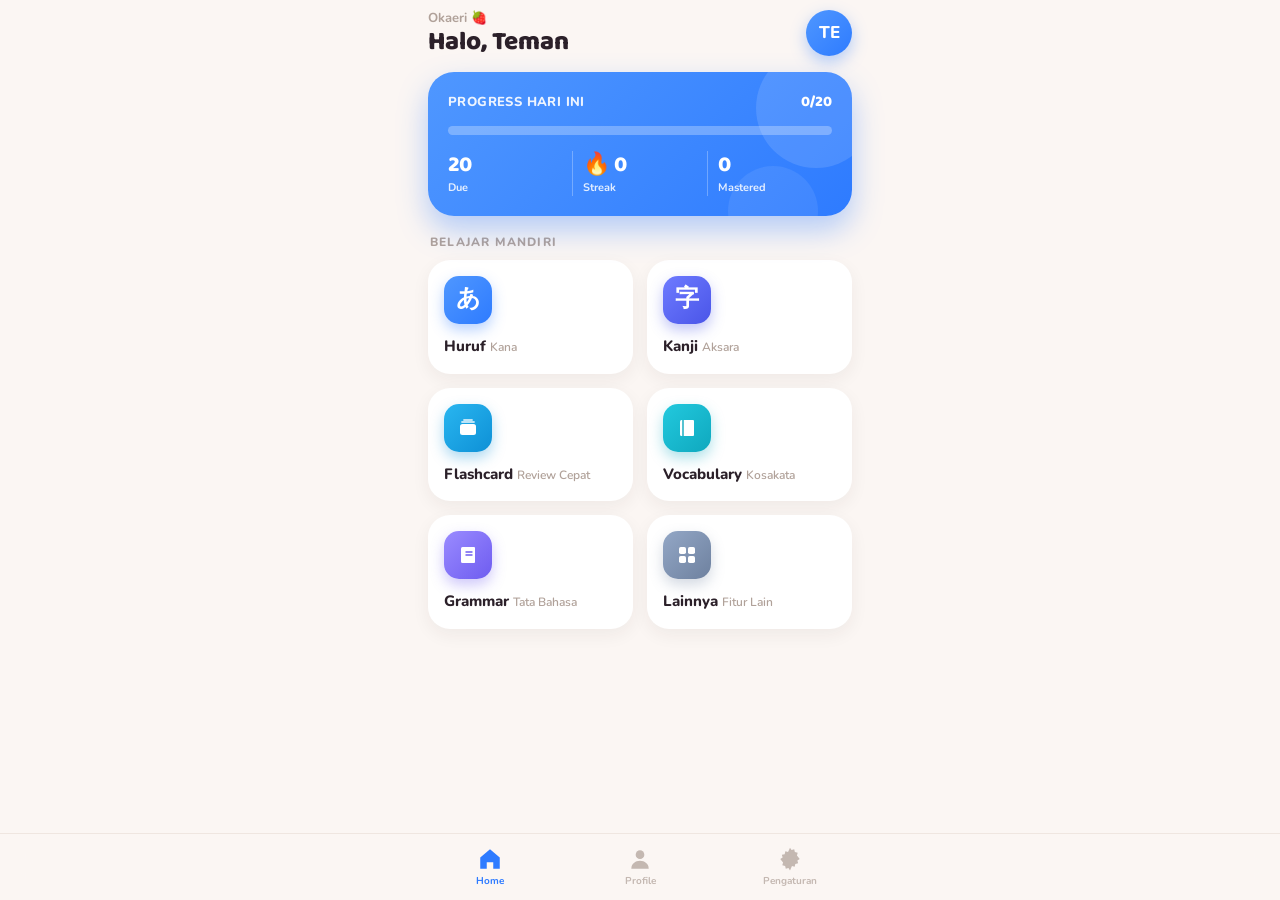
==== commit c67ef8ce: "feat(web): implement the Claude Design mockup (Ichigo App.dc.html) Match the exported Claude Design " ====
--- a/web/index.html
+++ b/web/index.html
@@ -9,7 +9,7 @@
     <link rel="icon" href="data:image/svg+xml,%3Csvg xmlns='http://www.w3.org/2000/svg' viewBox='0 0 100 100'%3E%3Ctext y='.9em' font-size='90'%3E🍓%3C/text%3E%3C/svg%3E">
     <link rel="preconnect" href="https://fonts.googleapis.com">
     <link rel="preconnect" href="https://fonts.gstatic.com" crossorigin>
-    <link href="https://fonts.googleapis.com/css2?family=Baloo+2:wght@400;500;600;700;800&display=swap" rel="stylesheet">
+    <link href="https://fonts.googleapis.com/css2?family=Baloo+2:wght@400;500;600;700;800&family=Nunito:wght@600;700;800;900&display=swap" rel="stylesheet">
     <link rel="stylesheet" href="css/styles.css">
 </head>
 <body>
--- a/web/css/styles.css
+++ b/web/css/styles.css
@@ -1,32 +1,36 @@
 /* =============================================================================
-   Ichigo — web, tampilan mengikuti aplikasi iOS (SwiftUI).
-   Token warna & ukuran diambil PERSIS dari Sources/AppFeature/AppTheme.swift:
-   aksen biru (#2E7BFF), latar krem (#F1EAE3) / navy (#12161F), kartu membulat
-   berbayang lembut, kartu hero bergradien, font membulat (Baloo 2).
+   Ichigo — web. Visual match to the Claude Design mockup "Ichigo App.dc.html":
+   Nunito body + Baloo 2 display, warm off-white app background (#FBF6F3), rounded
+   white cards with soft shadows, blue accent (#2E7BFF), gradient tile icons, and
+   a fixed bottom tab bar (Home · Profil · Pengaturan).
    ============================================================================= */
 
 :root {
-    /* --- 1. Latar & permukaan (mode TERANG) --- */
-    --page: #f1eae3;
+    --font-body: "Nunito", ui-rounded, -apple-system, system-ui, "Segoe UI", Roboto, "Helvetica Neue", Arial, "Hiragino Sans", "Noto Sans JP", sans-serif;
+    --font-display: "Baloo 2", "Nunito", ui-rounded, "Hiragino Maru Gothic ProN", system-ui, "Noto Sans JP", sans-serif;
+
+    /* Surfaces */
+    --page: #fbf6f3;
     --card: #ffffff;
     --tabbar: #fbf6f3;
-    --hairline: #eae1da;
-    --track: #e4dad1;
-    --soft-surface: rgba(241, 234, 227, 0.55);
-
-    /* --- 2. Teks (mode TERANG) --- */
+    --hairline: #efe6e0;
+    --row-line: #f2ece8;
+    --track: #f0e7e2;
+    --soft: #fbf8f5;
+
+    /* Text */
     --ink: #2b2029;
     --muted: #b0a199;
+    --muted2: #6e5f68;
     --placeholder: #c4b8b1;
 
-    /* --- 3. Aksen biru & tangga warna (sama di kedua mode) --- */
+    /* Accent + scale */
     --blue: #2e7bff;
     --blue-light: #4f97ff;
     --blue-deep: #1f63db;
     --indigo: #6e7bff;
     --indigo-deep: #4a55e8;
     --indigo-soft: #7c93ff;
-    --navy: #3a45c4;
     --sky: #29b6f0;
     --sky-deep: #0e90d6;
     --teal: #22c9de;
@@ -35,38 +39,37 @@
     --violet-deep: #6e5cf0;
     --accent: var(--blue);
 
-    /* --- 4. Warna makna --- */
     --danger: #ff3b30;
-    --danger-soft: #ff7a70;
     --caution: #ff9500;
     --success: #22b981;
-
-    /* --- 5. Level JLPT (N5 termuda → N1 terpekat) --- */
-    --n5: #4f97ff;
-    --n4: #2e7bff;
-    --n3: #29b6f0;
-    --n2: #6e7bff;
-    --n1: #4a55e8;
-
-    /* --- 6. Gradien --- */
-    --grad-accent: linear-gradient(135deg, var(--blue-light), var(--blue));
-    --grad-huruf: linear-gradient(135deg, var(--blue-light), var(--blue));
-    --grad-kanji: linear-gradient(135deg, var(--indigo), var(--indigo-deep));
-    --grad-flashcard: linear-gradient(135deg, var(--sky), var(--sky-deep));
-    --grad-vocabulary: linear-gradient(135deg, var(--teal), var(--teal-deep));
-    --grad-grammar: linear-gradient(135deg, var(--violet), var(--violet-deep));
-    --grad-lainnya: linear-gradient(135deg, var(--indigo-soft), var(--indigo-deep));
-
-    /* --- 7. Bayangan & radius --- */
-    --shadow-card: 0 6px 18px rgba(43, 32, 41, 0.08);
-    --shadow-soft: 0 3px 10px rgba(43, 32, 41, 0.06);
-    --shadow-blue: 0 12px 26px rgba(46, 123, 255, 0.30);
+    --flame: #ff6b3d;
+
+    /* Level accent + tint (cool tints on white, per the design) */
+    --n5: #2e7bff;   --n5-tint: #ebf3ff;
+    --n4: #4a55e8;   --n4-tint: #eaf0ff;
+    --n3: #0fa8be;   --n3-tint: #e6f7fb;
+    --n2: #b0a199;   --n2-tint: #f2ece8;
+    --n1: #b0a199;   --n1-tint: #f2ece8;
+
+    /* Gradients */
+    --grad-accent: linear-gradient(135deg, #4f97ff, #2e7bff);
+    --grad-huruf: linear-gradient(135deg, #4f97ff, #2e7bff);
+    --grad-kanji: linear-gradient(135deg, #6e7bff, #4a55e8);
+    --grad-flashcard: linear-gradient(135deg, #29b6f0, #0e90d6);
+    --grad-vocabulary: linear-gradient(135deg, #22c9de, #0fa8be);
+    --grad-grammar: linear-gradient(135deg, #9a8bff, #6e5cf0);
+    --grad-lainnya: linear-gradient(135deg, #93a7c6, #6e819f);
+
+    --shadow-card: 0 6px 18px rgba(43, 32, 41, 0.06);
+    --shadow-soft: 0 4px 12px rgba(43, 32, 41, 0.08);
+    --shadow-blue: 0 14px 30px rgba(46, 123, 255, 0.35);
+
     --r-card: 22px;
     --r-hero: 26px;
     --r-tile: 15px;
 
-    --maxw: 500px;
-    --tabbar-h: 62px;
+    --maxw: 460px;
+    --tabbar-h: 66px;
 }
 
 :root[data-theme="dark"] {
@@ -74,30 +77,28 @@
     --card: #1c2231;
     --tabbar: #161b26;
     --hairline: #2a3244;
-    --track: rgba(255, 255, 255, 0.15);
-    --soft-surface: rgba(255, 255, 255, 0.06);
+    --row-line: #2a3244;
+    --track: rgba(255, 255, 255, 0.14);
+    --soft: rgba(255, 255, 255, 0.06);
     --ink: #eef1f7;
     --muted: #9aa3b5;
+    --muted2: #c3cad8;
     --placeholder: #6b7486;
+    --n2-tint: rgba(255, 255, 255, 0.06);
+    --n1-tint: rgba(255, 255, 255, 0.06);
     --shadow-card: 0 8px 22px rgba(0, 0, 0, 0.35);
     --shadow-soft: 0 4px 12px rgba(0, 0, 0, 0.3);
-    --shadow-blue: 0 12px 26px rgba(0, 0, 0, 0.4);
+    --shadow-blue: 0 14px 30px rgba(0, 0, 0, 0.4);
 }
 
 @media (prefers-color-scheme: dark) {
     :root[data-theme="auto"] {
-        --page: #12161f;
-        --card: #1c2231;
-        --tabbar: #161b26;
-        --hairline: #2a3244;
-        --track: rgba(255, 255, 255, 0.15);
-        --soft-surface: rgba(255, 255, 255, 0.06);
-        --ink: #eef1f7;
-        --muted: #9aa3b5;
-        --placeholder: #6b7486;
-        --shadow-card: 0 8px 22px rgba(0, 0, 0, 0.35);
-        --shadow-soft: 0 4px 12px rgba(0, 0, 0, 0.3);
-        --shadow-blue: 0 12px 26px rgba(0, 0, 0, 0.4);
+        --page: #12161f; --card: #1c2231; --tabbar: #161b26; --hairline: #2a3244;
+        --row-line: #2a3244; --track: rgba(255, 255, 255, 0.14); --soft: rgba(255, 255, 255, 0.06);
+        --ink: #eef1f7; --muted: #9aa3b5; --muted2: #c3cad8; --placeholder: #6b7486;
+        --n2-tint: rgba(255, 255, 255, 0.06); --n1-tint: rgba(255, 255, 255, 0.06);
+        --shadow-card: 0 8px 22px rgba(0, 0, 0, 0.35); --shadow-soft: 0 4px 12px rgba(0, 0, 0, 0.3);
+        --shadow-blue: 0 14px 30px rgba(0, 0, 0, 0.4);
     }
 }
 
@@ -109,14 +110,19 @@
     padding: 0;
     background: var(--page);
     color: var(--ink);
-    font-family: "Baloo 2", ui-rounded, "Hiragino Maru Gothic ProN",
-        "Segoe UI", system-ui, -apple-system, Roboto, "Helvetica Neue",
-        "Hiragino Sans", "Noto Sans JP", sans-serif;
+    font-family: var(--font-body);
+    font-weight: 600;
     -webkit-font-smoothing: antialiased;
     line-height: 1.35;
 }
-
 body { min-height: 100vh; }
+
+/* Display font for headings, big numbers, badges */
+.screen-title, .greeting-name, .settings-title, .hero-top .count, .hero-stat .v,
+.level-chip, .fc-rbody, .fc-pill .n, .summary-acc, .summary-stat .v, .stat-val,
+.stat-val b, .hero-romaji, .section-card-title, .profile-name, .ph-title,
+.profile-avatar, .ans-pill .v, .kana-title, .card-title, .mode-title,
+.detail-title, .ans-foot .val, .avatar { font-family: var(--font-display); }
 
 /* ---------- Layout shell ---------- */
 
@@ -124,34 +130,29 @@
     width: 100%;
     max-width: var(--maxw);
     margin: 0 auto;
-    padding: max(14px, env(safe-area-inset-top)) 18px
-        calc(var(--tabbar-h) + env(safe-area-inset-bottom) + 26px);
-}
-
-.loading { text-align: center; color: var(--muted); padding: 60px 0; font-weight: 600; }
-.empty-state { text-align: center; color: var(--muted); padding: 46px 16px; font-weight: 600; }
+    padding: max(10px, env(safe-area-inset-top)) 18px
+        calc(var(--tabbar-h) + env(safe-area-inset-bottom) + 24px);
+}
+.loading { text-align: center; color: var(--muted); padding: 60px 0; font-weight: 700; }
+.empty-state { text-align: center; color: var(--muted); padding: 46px 16px; font-weight: 700; }
 
 /* ---------- Bottom tab bar ---------- */
 
 .tabbar {
     position: fixed;
-    left: 0;
-    right: 0;
-    bottom: 0;
+    left: 0; right: 0; bottom: 0;
     z-index: 40;
     display: flex;
     justify-content: center;
-    gap: 4px;
     background: color-mix(in srgb, var(--tabbar) 92%, transparent);
-    backdrop-filter: saturate(1.4) blur(14px);
-    -webkit-backdrop-filter: saturate(1.4) blur(14px);
+    backdrop-filter: saturate(1.3) blur(20px);
+    -webkit-backdrop-filter: saturate(1.3) blur(20px);
     border-top: 1px solid var(--hairline);
     padding-bottom: env(safe-area-inset-bottom);
 }
-
 .tab-item {
     flex: 1 1 0;
-    max-width: 160px;
+    max-width: 150px;
     height: var(--tabbar-h);
     display: flex;
     flex-direction: column;
@@ -161,925 +162,420 @@
     background: none;
     border: none;
     text-decoration: none;
-    color: var(--muted);
+    color: var(--placeholder);
     font: inherit;
-    font-size: 11px;
+    font-size: 10px;
     font-weight: 700;
     cursor: pointer;
 }
-.tab-item svg { width: 24px; height: 24px; fill: currentColor; }
+.tab-item svg { width: 26px; height: 26px; fill: currentColor; }
 .tab-item.active { color: var(--accent); }
 
-/* ---------- Screen header (tombol kembali bulat + judul tebal) ---------- */
-
-.screen-header {
-    display: flex;
-    align-items: center;
-    gap: 14px;
-    padding: 4px 0 10px;
-}
+/* ---------- Screen header ---------- */
+
+.screen-header { display: flex; align-items: center; gap: 12px; padding: 2px 0 14px; }
 .back-btn {
-    width: 44px;
-    height: 44px;
+    width: 38px; height: 38px;
     flex: 0 0 auto;
-    display: inline-flex;
-    align-items: center;
-    justify-content: center;
-    border: none;
-    border-radius: 50%;
-    background: var(--card);
-    color: var(--ink);
+    display: inline-flex; align-items: center; justify-content: center;
+    border: none; border-radius: 50%;
+    background: var(--card); color: var(--ink);
     box-shadow: var(--shadow-soft);
-    cursor: pointer;
-    text-decoration: none;
-    font-size: 20px;
-    font-weight: 800;
-}
-.back-btn svg { width: 20px; height: 20px; stroke: currentColor; fill: none; stroke-width: 3; }
-.screen-title { font-size: 24px; font-weight: 800; letter-spacing: -0.2px; }
-
-/* ---------- Search field ---------- */
+    cursor: pointer; text-decoration: none;
+}
+.back-btn svg { width: 20px; height: 20px; stroke: currentColor; fill: none; stroke-width: 2.2; }
+.screen-title { font-size: 24px; font-weight: 800; color: var(--ink); }
+.screen-title.small { font-size: 20px; }
+
+/* ---------- Search field (rounded rect) ---------- */
 
 .search-field {
-    display: flex;
-    align-items: center;
-    gap: 12px;
-    height: 52px;
-    padding: 0 18px;
-    background: var(--card);
-    border-radius: 999px;
+    display: flex; align-items: center; gap: 10px;
+    height: 46px; padding: 0 14px;
+    background: var(--card); border-radius: 16px;
     box-shadow: var(--shadow-soft);
     margin-bottom: 14px;
 }
-.search-field svg { width: 18px; height: 18px; fill: var(--muted); flex: 0 0 auto; }
+.search-field svg { width: 18px; height: 18px; fill: none; stroke: var(--placeholder); stroke-width: 2; flex: 0 0 auto; }
 .search-field input {
-    flex: 1;
-    border: none;
-    background: none;
-    color: var(--ink);
-    font: inherit;
-    font-size: 16px;
-    font-weight: 500;
-    outline: none;
-    min-width: 0;
-}
-.search-field input::placeholder { color: var(--placeholder); }
-.result-count { color: var(--muted); font-size: 13px; font-weight: 600; margin: 0 2px 12px; }
+    flex: 1; min-width: 0;
+    border: none; background: none; color: var(--ink);
+    font: inherit; font-size: 15px; font-weight: 600; outline: none;
+}
+.search-field input::placeholder { color: var(--placeholder); font-weight: 600; }
+.result-count { color: var(--muted); font-size: 13px; font-weight: 700; margin: 0 2px 12px; }
 
 /* ---------- Home ---------- */
 
-.greeting {
-    display: flex;
-    align-items: center;
-    gap: 12px;
-    margin-bottom: 16px;
-}
-.greeting-text { flex: 1; min-width: 0; }
+.greeting { display: flex; align-items: center; justify-content: space-between; margin-bottom: 16px; }
 .greeting-kicker { font-size: 13px; font-weight: 700; color: var(--muted); }
 .greeting-name {
-    font-size: 26px;
-    font-weight: 800;
-    letter-spacing: -0.3px;
-    white-space: nowrap;
-    overflow: hidden;
-    text-overflow: ellipsis;
+    font-size: 26px; font-weight: 800; color: var(--ink); line-height: 1.1;
+    white-space: nowrap; overflow: hidden; text-overflow: ellipsis; max-width: 78vw;
 }
 .avatar {
-    width: 46px;
-    height: 46px;
-    flex: 0 0 auto;
-    border: none;
-    border-radius: 50%;
-    background: var(--grad-accent);
-    color: #fff;
-    font: inherit;
-    font-size: 17px;
-    font-weight: 800;
-    cursor: pointer;
-    box-shadow: 0 6px 14px rgba(46, 123, 255, 0.35);
-    display: inline-flex;
-    align-items: center;
-    justify-content: center;
-    text-decoration: none;
-}
-
-/* Hero progress card (biru bergradien) */
+    width: 46px; height: 46px; flex: 0 0 auto;
+    border: none; border-radius: 50%;
+    background: var(--grad-accent); color: #fff;
+    font: inherit; font-size: 17px; font-weight: 800;
+    display: inline-flex; align-items: center; justify-content: center;
+    text-decoration: none; cursor: pointer;
+    box-shadow: 0 6px 16px rgba(46, 123, 255, 0.35);
+}
+
 .hero {
-    position: relative;
-    overflow: hidden;
-    background: var(--grad-accent);
-    color: #fff;
-    border-radius: var(--r-hero);
-    padding: 20px;
-    box-shadow: var(--shadow-blue);
-    margin-bottom: 20px;
-}
-.hero::before {
-    content: "";
-    position: absolute;
-    top: -34px;
-    right: -20px;
-    width: 120px;
-    height: 120px;
-    border-radius: 50%;
-    background: rgba(255, 255, 255, 0.12);
-}
-.hero-top {
-    display: flex;
-    align-items: baseline;
-    justify-content: space-between;
-    font-weight: 800;
-    position: relative;
-}
-.hero-top .label { font-size: 13px; letter-spacing: 0.4px; opacity: 0.92; }
-.hero-top .count { font-size: 15px; }
-.hero-bar {
-    position: relative;
-    height: 9px;
-    border-radius: 999px;
-    background: rgba(255, 255, 255, 0.28);
-    margin: 14px 0;
-    overflow: hidden;
-}
-.hero-bar > span {
-    position: absolute;
-    inset: 0 auto 0 0;
-    border-radius: 999px;
-    background: #fff;
-}
-.hero-stats { display: flex; position: relative; }
-.hero-stat {
-    flex: 1;
-    display: flex;
-    flex-direction: column;
-    gap: 2px;
-    padding-left: 12px;
-}
-.hero-stat:not(:first-child) { border-left: 1px solid rgba(255, 255, 255, 0.28); }
+    position: relative; overflow: hidden;
+    background: var(--grad-accent); color: #fff;
+    border-radius: var(--r-hero); padding: 20px;
+    box-shadow: var(--shadow-blue); margin-bottom: 18px;
+}
+.hero::before { content: ""; position: absolute; right: -24px; top: -24px; width: 120px; height: 120px; border-radius: 50%; background: rgba(255,255,255,.12); }
+.hero::after { content: ""; position: absolute; right: 34px; bottom: -40px; width: 90px; height: 90px; border-radius: 50%; background: rgba(255,255,255,.08); }
+.hero-top { display: flex; align-items: baseline; justify-content: space-between; margin-bottom: 14px; position: relative; }
+.hero-top .label { font-size: 13px; font-weight: 800; letter-spacing: .4px; opacity: .9; }
+.hero-top .count { font-size: 15px; font-weight: 800; }
+.hero-bar { height: 9px; background: rgba(255,255,255,.28); border-radius: 6px; overflow: hidden; margin-bottom: 16px; position: relative; }
+.hero-bar > span { display: block; height: 100%; background: #fff; border-radius: 6px; }
+.hero-stats { display: flex; gap: 10px; position: relative; }
+.hero-stat { flex: 1; }
+.hero-stat:not(:first-child) { border-left: 1px solid rgba(255,255,255,.28); padding-left: 10px; }
 .hero-stat .v { font-size: 22px; font-weight: 800; }
-.hero-stat .l { font-size: 11px; font-weight: 700; opacity: 0.85; }
-
-.section-label {
-    font-size: 12px;
-    font-weight: 800;
-    letter-spacing: 1.2px;
-    color: var(--muted);
-    margin: 0 2px 10px;
-}
-
-/* Menu grid (BELAJAR MANDIRI) */
-.menu-grid {
-    display: grid;
-    grid-template-columns: 1fr 1fr;
-    gap: 14px;
-}
+.hero-stat .l { font-size: 11px; font-weight: 700; opacity: .85; }
+
+.section-label { font-size: 12px; font-weight: 800; letter-spacing: 1.2px; color: var(--muted); padding: 0 2px 10px; }
+
+.menu-grid { display: grid; grid-template-columns: 1fr 1fr; gap: 14px; }
 .menu-card {
-    display: flex;
-    flex-direction: column;
-    align-items: flex-start;
-    gap: 12px;
-    padding: 16px;
-    background: var(--card);
-    border-radius: var(--r-card);
-    box-shadow: var(--shadow-card);
-    text-decoration: none;
-    color: var(--ink);
+    display: block; padding: 16px;
+    background: var(--card); border-radius: var(--r-card);
+    box-shadow: var(--shadow-card); text-decoration: none; color: var(--ink);
 }
 .menu-icon {
-    width: 48px;
-    height: 48px;
-    border-radius: var(--r-tile);
-    display: inline-flex;
-    align-items: center;
-    justify-content: center;
-    color: #fff;
-    font-size: 22px;
-}
-.menu-icon svg { width: 24px; height: 24px; fill: #fff; }
-.menu-icon.huruf { background: var(--grad-huruf); }
-.menu-icon.kanji { background: var(--grad-kanji); }
-.menu-icon.flashcard { background: var(--grad-flashcard); }
-.menu-icon.vocabulary { background: var(--grad-vocabulary); }
-.menu-icon.grammar { background: var(--grad-grammar); }
-.menu-icon.lainnya { background: var(--grad-lainnya); }
-.menu-label { font-size: 15px; font-weight: 800; }
-.menu-sub { font-size: 12px; font-weight: 600; color: var(--muted); margin-top: -8px; }
-
-/* ---------- Level picker cards ---------- */
+    width: 48px; height: 48px; border-radius: var(--r-tile);
+    display: flex; align-items: center; justify-content: center;
+    color: #fff; font-family: var(--font-display); font-size: 24px; font-weight: 800;
+    margin-bottom: 12px;
+}
+.menu-icon svg { width: 24px; height: 24px; }
+.menu-icon.huruf { background: var(--grad-huruf); box-shadow: 0 6px 14px rgba(46,123,255,.34); }
+.menu-icon.kanji { background: var(--grad-kanji); box-shadow: 0 6px 14px rgba(74,85,232,.34); }
+.menu-icon.flashcard { background: var(--grad-flashcard); box-shadow: 0 6px 14px rgba(14,144,214,.34); }
+.menu-icon.vocabulary { background: var(--grad-vocabulary); box-shadow: 0 6px 14px rgba(15,168,190,.34); }
+.menu-icon.grammar { background: var(--grad-grammar); box-shadow: 0 6px 14px rgba(110,92,240,.34); }
+.menu-icon.lainnya { background: var(--grad-lainnya); box-shadow: 0 6px 14px rgba(110,129,159,.3); }
+.menu-label { font-size: 15px; font-weight: 800; color: var(--ink); }
+.menu-sub { font-size: 12px; font-weight: 600; color: var(--muted); }
+
+/* ---------- Level picker ---------- */
 
 .level-list { display: flex; flex-direction: column; gap: 12px; }
 .level-card {
-    display: flex;
-    align-items: center;
-    gap: 14px;
-    padding: 16px;
-    background: var(--card);
-    border-radius: var(--r-card);
-    box-shadow: var(--shadow-card);
-    text-decoration: none;
-    color: var(--ink);
-}
-.level-card.locked { opacity: 0.6; }
+    display: flex; align-items: center; gap: 14px; padding: 14px;
+    background: var(--card); border-radius: 20px; box-shadow: var(--shadow-card);
+    text-decoration: none; color: var(--ink);
+}
+.level-card.locked { background: var(--soft); box-shadow: none; border: 1px dashed #e6dcd5; }
 .level-chip {
-    width: 52px;
-    height: 52px;
-    flex: 0 0 auto;
-    border-radius: 12px;
-    display: inline-flex;
-    align-items: center;
-    justify-content: center;
-    font-size: 18px;
-    font-weight: 900;
+    width: 50px; height: 50px; flex: 0 0 auto; border-radius: var(--r-tile);
+    display: inline-flex; align-items: center; justify-content: center;
+    font-size: 19px; font-weight: 800;
 }
 .level-main { flex: 1; min-width: 0; }
-.level-row1 { display: flex; align-items: center; gap: 8px; }
-.level-name { font-size: 17px; font-weight: 700; }
-.level-desc { font-size: 13px; color: var(--muted); }
-.level-count { font-size: 11px; font-weight: 700; margin-top: 2px; }
-.due-badge {
-    margin-left: auto;
-    font-size: 11px;
-    font-weight: 700;
-    color: #fff;
-    padding: 3px 8px;
-    border-radius: 10px;
-}
-.lock-badge { margin-left: auto; font-size: 11px; font-weight: 700; color: var(--muted); }
-.chev { color: var(--muted); width: 14px; height: 14px; flex: 0 0 auto; }
-.chev svg { width: 14px; height: 14px; stroke: currentColor; fill: none; stroke-width: 3; }
-
-/* ---------- Lists (kanji cards / vocab-grammar rows) ---------- */
+.level-name { font-size: 16px; font-weight: 800; color: var(--ink); }
+.level-desc { font-size: 12px; font-weight: 600; color: var(--muted); }
+.due-badge { margin-left: 8px; font-size: 11px; font-weight: 700; color: #fff; padding: 3px 8px; border-radius: 10px; }
+.lock-badge { display: inline-flex; align-items: center; gap: 5px; font-size: 11px; font-weight: 700; color: var(--muted); }
+.lock-badge svg { width: 13px; height: 13px; }
+.chev { color: #cfc4be; flex: 0 0 auto; }
+.chev svg { width: 18px; height: 18px; stroke: currentColor; fill: none; stroke-width: 2.2; }
+
+/* ---------- Kanji grid ---------- */
 
 .card-grid { display: grid; grid-template-columns: 1fr 1fr; gap: 12px; }
 .kentry {
-    display: flex;
-    flex-direction: column;
-    gap: 3px;
-    padding: 14px;
-    background: var(--card);
-    border-radius: var(--r-card);
-    box-shadow: var(--shadow-card);
-    text-decoration: none;
-    color: var(--ink);
-}
-.kentry .jp { font-size: 30px; font-weight: 700; line-height: 1.1; }
-.kentry .reading { font-size: 13px; font-weight: 700; color: var(--accent); }
-.kentry .meaning { font-size: 13px; color: var(--muted); }
-
-.rows { display: flex; flex-direction: column; gap: 10px; }
-.row {
-    display: flex;
-    align-items: center;
-    gap: 14px;
-    padding: 14px 16px;
-    background: var(--card);
-    border-radius: 18px;
-    box-shadow: var(--shadow-card);
-    text-decoration: none;
-    color: var(--ink);
-}
-.row .jp { font-size: 22px; font-weight: 700; flex: 0 0 auto; }
-.row .jp.small { font-size: 18px; }
-.row-main { flex: 1; min-width: 0; }
-.row-reading { font-size: 14px; font-weight: 700; color: var(--accent); }
-.row-meaning { font-size: 14px; color: var(--muted); }
-.row-tag {
-    align-self: center;
-    font-size: 11px;
-    font-weight: 700;
-    color: var(--muted);
-    background: var(--soft-surface);
-    border-radius: 999px;
-    padding: 3px 9px;
-    flex: 0 0 auto;
-}
+    display: block; text-align: center; padding: 16px 10px 13px;
+    background: var(--card); border-radius: 20px; box-shadow: var(--shadow-card);
+    text-decoration: none; color: var(--ink);
+}
+.kentry .jp { font-size: 44px; font-weight: 600; color: var(--ink); line-height: 1.05; }
+.kentry .reading { font-size: 11px; font-weight: 800; color: var(--accent); margin-top: 8px; }
+.kentry .meaning { font-size: 13px; font-weight: 700; color: var(--muted2); margin-top: 3px; }
+
+/* ---------- Vocabulary cards ---------- */
+
+.vlist, .glist { display: flex; flex-direction: column; gap: 12px; }
+.vcard, .gcard {
+    display: flex; align-items: flex-start; justify-content: space-between; gap: 10px;
+    padding: 15px 16px; background: var(--card); border-radius: 20px;
+    box-shadow: var(--shadow-card); text-decoration: none; color: var(--ink);
+}
+.jlpt-badge {
+    display: inline-block; font-size: 10px; font-weight: 800; color: #fff;
+    background: var(--grad-accent); padding: 4px 10px; border-radius: 999px;
+    letter-spacing: .5px; margin-bottom: 9px;
+}
+.jlpt-badge.ghost { color: var(--accent); background: var(--n5-tint); }
+.vcard .v-kanji { font-size: 28px; font-weight: 700; color: var(--ink); line-height: 1.15; }
+.vcard .v-kana { font-size: 13px; font-weight: 600; color: var(--muted); margin-top: 2px; }
+.vcard .v-type { font-size: 12px; font-weight: 800; color: var(--accent); margin-top: 6px; }
+.vcard .v-mean { font-size: 15px; font-weight: 700; color: var(--ink); margin-top: 3px; }
+.speak-circle {
+    width: 38px; height: 38px; flex: 0 0 auto; border-radius: 50%;
+    background: var(--n5-tint); color: var(--accent);
+    display: inline-flex; align-items: center; justify-content: center; cursor: pointer;
+    border: none;
+}
+.speak-circle svg { width: 19px; height: 19px; }
+.gcard { display: block; }
+.gcard .g-top { display: flex; align-items: center; justify-content: space-between; margin-bottom: 8px; }
+.gcard .g-cat { font-size: 11px; font-weight: 700; color: var(--muted); }
+.gcard .g-pattern { font-size: 23px; font-weight: 700; color: var(--ink); line-height: 1.2; }
+.gcard .g-romaji { font-size: 12px; font-weight: 600; color: var(--muted); margin-top: 2px; }
+.gcard .g-mean { font-size: 14px; font-weight: 800; color: var(--accent); margin-top: 6px; }
 
 /* ---------- Detail ---------- */
 
-.detail-stack { display: flex; flex-direction: column; gap: 14px; }
-
+.detail-stack { display: flex; flex-direction: column; gap: 16px; }
 .detail-hero {
-    position: relative;
-    overflow: hidden;
-    background: var(--grad-accent);
-    color: #fff;
-    border-radius: var(--r-hero);
-    padding: 20px;
-    box-shadow: var(--shadow-blue);
-    text-align: center;
-}
-.detail-hero::before {
-    content: "";
-    position: absolute;
-    top: -70px;
-    right: -55px;
-    width: 190px;
-    height: 190px;
-    border-radius: 50%;
-    background: rgba(255, 255, 255, 0.12);
-}
-.detail-hero::after {
-    content: "";
-    position: absolute;
-    bottom: -80px;
-    left: -60px;
-    width: 150px;
-    height: 150px;
-    border-radius: 50%;
-    background: rgba(255, 255, 255, 0.10);
-}
-.hero-badges {
-    position: relative;
-    display: flex;
-    align-items: center;
-    justify-content: space-between;
-    gap: 8px;
-}
-.hero-badge {
-    font-size: 11px;
-    font-weight: 800;
-    color: var(--blue);
-    background: #fff;
-    padding: 6px 12px;
-    border-radius: 999px;
-}
-.hero-pill {
-    font-size: 11px;
-    font-weight: 700;
-    color: #fff;
-    background: rgba(255, 255, 255, 0.22);
-    padding: 6px 12px;
-    border-radius: 999px;
-}
-.hero-glyph { position: relative; font-size: clamp(60px, 20vw, 92px); font-weight: 500; line-height: 1.05; margin: 8px 0 4px; }
-.hero-romaji { position: relative; font-size: 28px; font-weight: 700; }
-.hero-sub { position: relative; font-size: 15px; opacity: 0.92; margin-top: 4px; }
+    position: relative; overflow: hidden; text-align: center;
+    background: linear-gradient(140deg, #4f97ff, #2e7bff); color: #fff;
+    border-radius: var(--r-hero); padding: 16px; box-shadow: var(--shadow-blue);
+}
+.detail-hero::before { content: ""; position: absolute; right: -34px; top: -34px; width: 150px; height: 150px; border-radius: 50%; background: rgba(255,255,255,.1); }
+.hero-badges { display: flex; align-items: flex-start; justify-content: space-between; gap: 8px; position: relative; }
+.hero-badge { font-size: 11px; font-weight: 800; color: var(--blue); background: #fff; padding: 6px 13px; border-radius: 999px; letter-spacing: .5px; }
+.hero-pill { font-size: 11px; font-weight: 800; color: #fff; background: rgba(255,255,255,.2); padding: 7px 14px; border-radius: 999px; }
+.hero-glyph { position: relative; font-size: clamp(72px, 26vw, 112px); font-weight: 600; line-height: 1.05; padding: 6px 0 14px; }
+.hero-romaji { position: relative; font-size: 30px; font-weight: 800; line-height: 1.15; }
+.hero-sub { position: relative; font-size: 15px; font-weight: 600; color: rgba(255,255,255,.85); margin-top: 1px; }
+.hero-pills { display: flex; gap: 8px; justify-content: center; margin-top: 14px; position: relative; flex-wrap: wrap; }
 
 .reading-cards { display: flex; gap: 12px; }
-.reading-card {
-    flex: 1;
-    display: flex;
-    flex-direction: column;
-    gap: 8px;
-    padding: 16px;
-    background: var(--card);
-    border-radius: var(--r-card);
-    box-shadow: var(--shadow-card);
-}
-.reading-card .rc-label { font-size: 10px; font-weight: 800; letter-spacing: 1.2px; color: var(--muted); }
-.reading-card .rc-value { font-size: 17px; font-weight: 700; color: var(--accent); }
-
-.section-card {
-    padding: 16px;
-    background: var(--card);
-    border-radius: var(--r-card);
-    box-shadow: var(--shadow-card);
-}
-.section-card-head {
-    display: flex;
-    align-items: center;
-    gap: 10px;
-    margin-bottom: 14px;
-}
+.reading-card { flex: 1; padding: 14px; background: var(--card); border-radius: 18px; box-shadow: var(--shadow-card); }
+.reading-card .rc-label { font-size: 10px; font-weight: 800; letter-spacing: 1.4px; color: var(--muted); margin-bottom: 6px; }
+.reading-card .rc-value { font-size: 19px; font-weight: 700; color: var(--accent); }
+
+.detail-title { font-size: 17px; font-weight: 800; color: var(--ink); padding: 0 2px 2px; }
+
+.section-card { padding: 16px; background: var(--card); border-radius: 20px; box-shadow: var(--shadow-card); }
+.section-card-head { display: flex; align-items: center; gap: 10px; margin-bottom: 12px; }
 .section-card-icon {
-    width: 30px;
-    height: 30px;
-    border-radius: 10px;
-    display: inline-flex;
-    align-items: center;
-    justify-content: center;
-    font-size: 14px;
-    color: var(--accent);
-    background: color-mix(in srgb, var(--accent) 12%, transparent);
-    flex: 0 0 auto;
-}
-.section-card-title { font-size: 17px; font-weight: 800; }
-
-.example {
-    padding: 12px 14px;
-    background: var(--soft-surface);
-    border-radius: 14px;
-    margin-top: 10px;
-}
+    width: 30px; height: 30px; border-radius: 10px; flex: 0 0 auto;
+    display: inline-flex; align-items: center; justify-content: center;
+    color: var(--accent); background: var(--n5-tint);
+}
+.section-card-icon svg { width: 17px; height: 17px; }
+.section-card-icon.warn { color: var(--danger); background: #ffECEB; }
+.section-card-title { font-size: 16px; font-weight: 800; color: var(--ink); }
+.section-card-count { margin-left: auto; font-size: 11px; font-weight: 800; color: var(--accent); background: var(--n5-tint); padding: 5px 11px; border-radius: 999px; }
+
+.example { padding: 12px 13px; background: var(--soft); border-radius: 15px; margin-top: 10px; }
 .example:first-of-type { margin-top: 0; }
-.example .ex-word { font-size: 16px; font-weight: 700; }
-.example .ex-reading { font-size: 13px; color: var(--muted); font-weight: 600; }
-.example .ex-gloss { font-size: 13px; font-weight: 700; color: var(--accent); margin-top: 4px; }
-.example .ex-sentence { font-size: 15px; margin-top: 8px; }
-.example .ex-trans { font-size: 13px; color: var(--muted); margin-top: 2px; }
-
-.fact-grid { display: grid; grid-template-columns: 1fr 1fr; gap: 10px; }
-.fact {
-    padding: 12px 14px;
-    background: var(--soft-surface);
-    border-radius: 14px;
-}
-.fact-label { font-size: 11px; font-weight: 800; letter-spacing: 0.4px; text-transform: uppercase; color: var(--muted); }
-.fact-value { font-size: 16px; font-weight: 600; margin-top: 3px; }
-.prose { font-size: 15px; line-height: 1.5; color: var(--ink); }
-.bullet { font-size: 15px; margin: 6px 0; padding-left: 2px; }
+.example .ex-word { font-size: 21px; font-weight: 700; color: var(--ink); }
+.example .ex-reading { font-size: 13px; font-weight: 600; color: var(--muted); }
+.example .ex-gloss { font-size: 13px; font-weight: 700; color: var(--accent); margin-top: 3px; }
+.example .ex-sentence { font-size: 15px; font-weight: 700; color: var(--ink); line-height: 1.45; margin-top: 8px; }
+.example .ex-trans { font-size: 13px; font-weight: 600; color: var(--muted); margin-top: 3px; }
+.example.numbered { display: flex; gap: 11px; }
+.example .ex-num { width: 23px; height: 23px; flex: 0 0 auto; border-radius: 50%; background: var(--grad-accent); color: #fff; font-size: 11px; font-weight: 800; display: flex; align-items: center; justify-content: center; }
+.bullet-soft { display: flex; gap: 10px; background: var(--soft); border-radius: 13px; padding: 11px 13px; margin-top: 8px; }
+.bullet-soft:first-of-type { margin-top: 0; }
+.bullet-soft .dot { width: 6px; height: 6px; border-radius: 50%; background: var(--accent); margin-top: 7px; flex: 0 0 auto; }
+.bullet-soft.warn { background: #fff6f5; }
+.bullet-soft.warn svg { width: 17px; height: 17px; flex: 0 0 auto; margin-top: 1px; }
+.bullet-soft .txt { font-size: 14px; font-weight: 600; color: var(--ink); line-height: 1.45; }
+
+.fact-grid { display: flex; gap: 12px; }
+.fact { flex: 1; padding: 14px; background: var(--card); border-radius: 18px; box-shadow: var(--shadow-card); }
+.fact-label { font-size: 10px; font-weight: 800; letter-spacing: 1.2px; color: var(--muted); margin-bottom: 5px; }
+.fact-value { font-size: 13px; font-weight: 800; color: var(--ink); line-height: 1.4; }
+.fact-value.accent { color: var(--accent); }
 
 /* ---------- Hiragana / filter chips ---------- */
 
-.chip-row { display: flex; gap: 12px; margin-bottom: 16px; overflow-x: auto; scrollbar-width: none; }
+.seg-tabs { display: flex; background: #f2ece8; border-radius: 999px; padding: 4px; margin-bottom: 16px; }
+.seg-tab { flex: 1; text-align: center; padding: 9px 0; border-radius: 999px; font-size: 14px; font-weight: 800; cursor: pointer; border: none; background: none; color: var(--muted2); }
+.seg-tab.active { background: var(--grad-accent); color: #fff; box-shadow: 0 6px 14px rgba(46,123,255,.32); }
+
+.chip-row { display: flex; gap: 8px; overflow-x: auto; padding: 2px 0 14px; scrollbar-width: none; }
 .chip-row::-webkit-scrollbar { display: none; }
-.chip {
-    border: none;
-    background: var(--card);
-    color: var(--muted);
-    font: inherit;
-    font-size: 15px;
-    font-weight: 700;
-    padding: 0 22px;
-    height: 46px;
-    border-radius: 999px;
-    box-shadow: var(--shadow-soft);
-    cursor: pointer;
-    white-space: nowrap;
-    flex: 0 0 auto;
-}
-.chip.active { background: var(--accent); color: #fff; }
-
-.kana-title { font-size: 18px; font-weight: 800; margin: 18px 0 10px; }
-.kana-title span { font-weight: 500; color: var(--muted); font-size: 14px; }
-.kana-table { width: 100%; border-collapse: separate; border-spacing: 6px; }
-.kana-cell {
-    background: var(--card);
-    border-radius: 12px;
-    text-align: center;
-    padding: 8px 4px;
-    box-shadow: var(--shadow-soft);
-}
-.kana-cell .k { font-size: 22px; font-weight: 700; }
-.kana-cell .r { font-size: 12px; color: var(--muted); }
+.chip { flex: 0 0 auto; border: none; background: var(--card); color: var(--muted2); font: inherit; font-size: 13px; font-weight: 800; padding: 9px 16px; border-radius: 999px; box-shadow: var(--shadow-soft); cursor: pointer; white-space: nowrap; }
+.chip.active { background: var(--grad-accent); color: #fff; box-shadow: 0 6px 16px rgba(46,123,255,.3); }
+
+.kana-progress { background: var(--card); border-radius: 18px; padding: 14px 16px; box-shadow: var(--shadow-card); margin-bottom: 18px; }
+.kana-progress .kp-top { display: flex; justify-content: space-between; align-items: baseline; margin-bottom: 9px; }
+.kana-progress .kp-t { font-size: 13px; font-weight: 800; color: var(--ink); }
+.kana-progress .kp-n { font-size: 12px; font-weight: 700; color: var(--muted); }
+.kana-progress .kp-bar { height: 8px; background: var(--track); border-radius: 5px; overflow: hidden; }
+.kana-progress .kp-bar > span { display: block; height: 100%; background: var(--grad-accent); border-radius: 5px; }
+.kana-title { font-size: 17px; font-weight: 800; color: var(--ink); padding: 6px 2px; }
+.kana-grid { display: grid; grid-template-columns: repeat(5, 1fr); gap: 8px; margin-bottom: 10px; }
+.kana-cell { background: var(--card); border-radius: 15px; padding: 9px 4px 8px; text-align: center; box-shadow: var(--shadow-soft); }
+.kana-cell .k { font-size: 23px; font-weight: 700; color: var(--ink); line-height: 1.15; }
+.kana-cell .r { font-size: 9px; font-weight: 800; color: var(--muted); letter-spacing: .6px; margin-top: 1px; }
 .kana-cell.empty { background: transparent; box-shadow: none; }
 
 /* ---------- Flashcard: mode select ---------- */
 
 .mode-grid { display: grid; grid-template-columns: 1fr 1fr; gap: 14px; }
-.mode-card {
-    display: flex;
-    flex-direction: column;
-    align-items: center;
-    text-align: center;
-    gap: 3px;
-    padding: 20px 16px;
-    background: var(--card);
-    border-radius: var(--r-card);
-    box-shadow: var(--shadow-card);
-    text-decoration: none;
-    color: var(--ink);
-}
-.mode-icon {
-    width: 56px;
-    height: 56px;
-    border-radius: 17px;
-    display: inline-flex;
-    align-items: center;
-    justify-content: center;
-    color: #fff;
-    font-size: 26px;
-    margin-bottom: 11px;
-}
-.mode-icon svg { width: 28px; height: 28px; fill: #fff; }
-.mode-title { font-size: 16px; font-weight: 700; }
-.mode-sub { font-size: 12px; font-weight: 500; color: var(--muted); }
-
-.info-card {
-    display: flex;
-    gap: 12px;
-    align-items: flex-start;
-    padding: 16px;
-    border-radius: 20px;
-    background: color-mix(in srgb, var(--accent) 10%, transparent);
-    margin-top: 16px;
-}
-.info-card .info-ic {
-    width: 34px;
-    height: 34px;
-    flex: 0 0 auto;
-    border-radius: 11px;
-    background: var(--card);
-    color: var(--accent);
-    display: inline-flex;
-    align-items: center;
-    justify-content: center;
-    font-size: 17px;
-}
-.info-card .info-t { font-size: 13px; font-weight: 700; }
-.info-card .info-b { font-size: 12px; font-weight: 500; color: var(--muted); line-height: 1.5; margin-top: 3px; }
+.mode-card { display: block; text-align: center; padding: 20px 16px; background: var(--card); border-radius: var(--r-card); box-shadow: var(--shadow-card); text-decoration: none; color: var(--ink); }
+.mode-icon { width: 56px; height: 56px; border-radius: 17px; display: flex; align-items: center; justify-content: center; color: #fff; margin: 0 auto 14px; font-family: var(--font-display); font-size: 26px; font-weight: 800; }
+.mode-icon svg { width: 28px; height: 28px; }
+.mode-title { font-size: 16px; font-weight: 800; color: var(--ink); margin-bottom: 3px; }
+.mode-sub { font-size: 12px; font-weight: 600; color: var(--muted); }
+.info-card { display: flex; gap: 12px; align-items: flex-start; padding: 16px; border-radius: 20px; background: var(--n5-tint); margin-top: 16px; }
+.info-card .info-ic { width: 34px; height: 34px; flex: 0 0 auto; border-radius: 11px; background: var(--card); color: var(--accent); display: flex; align-items: center; justify-content: center; }
+.info-card .info-ic svg { width: 18px; height: 18px; }
+.info-card .info-t { font-size: 13px; font-weight: 800; color: var(--ink); margin-bottom: 3px; }
+.info-card .info-b { font-size: 12px; font-weight: 600; color: #7c8aa3; line-height: 1.5; }
 
 /* ---------- Flashcard: session ---------- */
 
-.fc-stats {
-    padding: 13px 16px;
-    background: var(--card);
-    border-radius: 18px;
-    box-shadow: var(--shadow-card);
-    margin-bottom: 16px;
-}
-.fc-stats-top {
-    display: flex;
-    justify-content: space-between;
-    align-items: center;
-    margin-bottom: 8px;
-}
-.fc-stats-top .lv { font-size: 12px; font-weight: 700; color: var(--accent); letter-spacing: 0.5px; }
-.fc-stats-top .pos { font-size: 12px; font-weight: 600; color: var(--muted); }
-.fc-track { height: 7px; border-radius: 999px; background: var(--track); overflow: hidden; margin-bottom: 11px; position: relative; }
-.fc-track > span { position: absolute; inset: 0 auto 0 0; border-radius: 999px; background: var(--grad-accent); transition: width 0.3s ease; }
+.fc-screen { display: flex; flex-direction: column; min-height: calc(100vh - var(--tabbar-h) - 40px); }
+.fc-stats { background: var(--card); border-radius: 18px; padding: 13px 16px; box-shadow: var(--shadow-card); }
+.fc-stats-top { display: flex; align-items: center; justify-content: space-between; margin-bottom: 8px; }
+.fc-stats-top .lv { font-size: 12px; font-weight: 800; color: var(--accent); letter-spacing: .5px; }
+.fc-stats-top .pos { font-size: 12px; font-weight: 700; color: var(--muted); }
+.fc-track { height: 7px; background: var(--track); border-radius: 5px; overflow: hidden; margin-bottom: 11px; }
+.fc-track > span { display: block; height: 100%; background: var(--grad-accent); border-radius: 5px; transition: width .3s ease; }
 .fc-pills { display: flex; gap: 8px; }
-.fc-pill {
-    flex: 1;
-    display: flex;
-    align-items: center;
-    justify-content: center;
-    gap: 6px;
-    padding: 7px 4px;
-    border-radius: 11px;
-}
+.fc-pill { flex: 1; display: flex; align-items: center; justify-content: center; gap: 6px; padding: 7px 0; border-radius: 11px; }
+.fc-pill.due { background: #ebf3ff; } .fc-pill.due .n { color: var(--blue); } .fc-pill.due .lab { color: #8fa8cf; }
+.fc-pill.again { background: #ffecEB; } .fc-pill.again .n { color: var(--danger); } .fc-pill.again .lab { color: #d19b96; }
+.fc-pill.hafal { background: #e7f8ed; } .fc-pill.hafal .n { color: var(--success); } .fc-pill.hafal .lab { color: #93bca6; }
 .fc-pill .dot { width: 7px; height: 7px; border-radius: 50%; }
-.fc-pill .n { font-size: 15px; font-weight: 700; }
-.fc-pill .lab { font-size: 10px; font-weight: 700; opacity: 0.75; }
+.fc-pill.due .dot { background: var(--blue); } .fc-pill.again .dot { background: var(--danger); } .fc-pill.hafal .dot { background: var(--success); }
+.fc-pill .n { font-size: 15px; font-weight: 800; }
+.fc-pill .lab { font-size: 10px; font-weight: 700; }
 
 .fc-card {
-    position: relative;
-    overflow: hidden;
-    min-height: 240px;
-    display: flex;
-    flex-direction: column;
-    align-items: center;
-    justify-content: center;
-    gap: 6px;
-    text-align: center;
-    padding: 24px 20px;
-    background: var(--card);
-    border-radius: var(--r-hero);
-    box-shadow: var(--shadow-card);
-    cursor: pointer;
-    user-select: none;
-    margin-bottom: 16px;
-}
-.fc-card::before {
-    content: "";
-    position: absolute;
-    top: 0;
-    left: 0;
-    right: 0;
-    height: 5px;
-    background: var(--grad-accent);
-}
-.fc-front { font-size: clamp(40px, 12vw, 52px); font-weight: 700; }
+    position: relative; overflow: hidden; flex: 1; min-height: 220px;
+    display: flex; flex-direction: column; align-items: center; justify-content: center; gap: 6px;
+    text-align: center; padding: 20px; margin: 16px 0;
+    background: var(--card); border-radius: var(--r-hero); box-shadow: 0 10px 26px rgba(43,32,41,.08);
+    cursor: pointer; user-select: none;
+}
+.fc-card::before { content: ""; position: absolute; left: 0; right: 0; top: 0; height: 5px; background: var(--grad-accent); }
+.fc-front { font-size: 46px; font-weight: 700; color: var(--ink); line-height: 1.15; }
 .fc-rtitle { font-size: 17px; font-weight: 700; color: var(--muted); }
-.fc-rbody { font-size: 24px; font-weight: 700; }
-.fc-tag {
-    font-size: 12px;
-    font-weight: 700;
-    color: #fff;
-    background: var(--grad-accent);
-    padding: 6px 16px;
-    border-radius: 999px;
-    box-shadow: 0 6px 14px rgba(46, 123, 255, 0.3);
-    margin-top: 10px;
-}
-.fc-hint { font-size: 13px; font-weight: 500; color: var(--placeholder); margin-top: 6px; }
-
+.fc-rbody { font-size: 24px; font-weight: 800; color: var(--ink); margin-top: 4px; }
+.fc-tag { font-size: 12px; font-weight: 800; color: #fff; background: var(--grad-accent); padding: 6px 16px; border-radius: 999px; margin-top: 10px; box-shadow: 0 6px 14px rgba(46,123,255,.3); }
+.fc-hint { font-size: 13px; font-weight: 600; color: var(--placeholder); margin-top: 6px; }
 .fc-grades { display: grid; grid-template-columns: 1fr 1fr; gap: 10px; }
-.grade {
-    border: none;
-    border-radius: 15px;
-    height: 48px;
-    font: inherit;
-    font-size: 15px;
-    font-weight: 700;
-    color: #fff;
-    cursor: pointer;
-    display: flex;
-    align-items: center;
-    justify-content: center;
-    gap: 6px;
-}
-.grade small { font-weight: 500; opacity: 0.85; font-size: 12px; }
-.grade.again { background: var(--danger); box-shadow: 0 6px 14px color-mix(in srgb, var(--danger) 30%, transparent); }
-.grade.hard { background: var(--caution); box-shadow: 0 6px 14px color-mix(in srgb, var(--caution) 30%, transparent); }
-.grade.good { background: var(--accent); box-shadow: 0 6px 14px color-mix(in srgb, var(--accent) 30%, transparent); }
-.grade.easy { background: var(--success); box-shadow: 0 6px 14px color-mix(in srgb, var(--success) 30%, transparent); }
-
-/* Flashcard: finished */
+.grade { border: none; border-radius: 15px; height: 48px; font: inherit; font-size: 15px; font-weight: 800; color: #fff; cursor: pointer; display: flex; align-items: center; justify-content: center; gap: 6px; }
+.grade small { font-weight: 600; opacity: .85; font-size: 12px; }
+.grade.again { background: var(--danger); box-shadow: 0 6px 16px rgba(255,59,48,.3); }
+.grade.hard { background: var(--caution); box-shadow: 0 6px 16px rgba(255,149,0,.3); }
+.grade.good { background: var(--blue); box-shadow: 0 6px 16px rgba(46,123,255,.32); }
+.grade.easy { background: var(--success); box-shadow: 0 6px 16px rgba(34,185,129,.3); }
+
 .fc-done { text-align: center; display: flex; flex-direction: column; gap: 18px; }
 .fc-done-emoji { font-size: 60px; }
-.fc-done-title { font-size: 26px; font-weight: 800; }
-.fc-done-sub { font-size: 13px; font-weight: 600; color: var(--muted); margin-top: -12px; }
-.summary-card {
-    padding: 20px;
-    background: var(--card);
-    border-radius: var(--r-card);
-    box-shadow: var(--shadow-card);
-}
+.fc-done-title { font-size: 26px; font-weight: 800; color: var(--ink); font-family: var(--font-display); }
+.fc-done-sub { font-size: 13px; font-weight: 700; color: var(--muted); margin-top: -12px; }
+.summary-card { padding: 20px; background: var(--card); border-radius: var(--r-card); box-shadow: var(--shadow-card); }
 .summary-acc { font-size: 44px; font-weight: 800; color: var(--accent); }
-.summary-acc-lab { font-size: 13px; font-weight: 600; color: var(--muted); }
+.summary-acc-lab { font-size: 13px; font-weight: 700; color: var(--muted); }
 .summary-divider { height: 1px; background: var(--track); margin: 16px 0; }
 .summary-stats { display: flex; gap: 10px; }
-.summary-stat { flex: 1; padding: 12px 4px; border-radius: 14px; display: flex; flex-direction: column; gap: 3px; }
+.summary-stat { flex: 1; padding: 12px 4px; border-radius: 14px; }
 .summary-stat .v { font-size: 24px; font-weight: 800; }
 .summary-stat .l { font-size: 11px; font-weight: 700; color: var(--muted); }
-.streak-banner {
-    display: flex;
-    align-items: center;
-    gap: 12px;
-    text-align: left;
-    padding: 16px;
-    border-radius: 18px;
-    background: color-mix(in srgb, var(--caution) 12%, transparent);
-}
+.streak-banner { display: flex; align-items: center; gap: 12px; text-align: left; padding: 16px; border-radius: 18px; background: #fff1e4; }
 .streak-banner .em { font-size: 26px; }
-.streak-banner .st-t { font-size: 15px; font-weight: 800; }
-.streak-banner .st-b { font-size: 12px; font-weight: 500; color: var(--muted); }
+.streak-banner .st-t { font-size: 15px; font-weight: 800; color: var(--ink); }
+.streak-banner .st-b { font-size: 12px; font-weight: 600; color: var(--muted); }
 
 /* ---------- Profile ---------- */
 
-.profile-header {
-    position: relative;
-    overflow: hidden;
-    background: linear-gradient(160deg, var(--blue-light), var(--blue));
-    color: #fff;
-    border-radius: 34px;
-    padding: 22px 18px 30px;
-    text-align: center;
-    box-shadow: var(--shadow-blue);
-    margin-bottom: 14px;
-}
-.profile-header::before {
-    content: "";
-    position: absolute;
-    top: -30px;
-    right: -30px;
-    width: 140px;
-    height: 140px;
-    border-radius: 50%;
-    background: rgba(255, 255, 255, 0.1);
-}
-.profile-header .ph-title { position: relative; text-align: left; font-size: 22px; font-weight: 800; margin-bottom: 16px; }
-.profile-avatar {
-    position: relative;
-    width: 88px;
-    height: 88px;
-    margin: 0 auto 10px;
-    border-radius: 50%;
-    background: rgba(255, 255, 255, 0.22);
-    border: 3px solid rgba(255, 255, 255, 0.6);
-    display: flex;
-    align-items: center;
-    justify-content: center;
-    font-size: 32px;
-    font-weight: 800;
-}
-.profile-name { position: relative; font-size: 22px; font-weight: 800; }
-.profile-tag {
-    position: relative;
-    display: inline-block;
-    margin-top: 8px;
-    font-size: 12px;
-    font-weight: 800;
-    color: var(--blue);
-    background: #fff;
-    padding: 5px 14px;
-    border-radius: 999px;
-}
-
-.card {
-    padding: 16px;
-    background: var(--card);
-    border-radius: 20px;
-    box-shadow: var(--shadow-card);
-    margin-bottom: 14px;
-}
-.card-title { font-size: 15px; font-weight: 800; margin-bottom: 12px; }
-.tgt-row { display: flex; justify-content: space-between; font-size: 13px; font-weight: 800; margin-bottom: 10px; }
-.tgt-row .muted { color: var(--muted); }
-.tgt-bar { height: 10px; border-radius: 999px; background: var(--track); overflow: hidden; position: relative; }
-.tgt-bar > span { position: absolute; inset: 0 auto 0 0; border-radius: 999px; background: var(--grad-accent); }
+.profile-header { position: relative; overflow: hidden; background: linear-gradient(150deg, #4f97ff, #2e7bff); color: #fff; border-radius: 0 0 34px 34px; padding: 20px 18px 30px; margin: 0 -18px 16px; }
+.profile-header::before { content: ""; position: absolute; right: -30px; top: -30px; width: 140px; height: 140px; border-radius: 50%; background: rgba(255,255,255,.1); }
+.ph-title { position: relative; font-size: 22px; font-weight: 800; margin-bottom: 16px; }
+.profile-id { position: relative; display: flex; flex-direction: column; align-items: center; gap: 10px; }
+.profile-avatar { width: 88px; height: 88px; border-radius: 50%; background: rgba(255,255,255,.22); border: 3px solid rgba(255,255,255,.6); display: flex; align-items: center; justify-content: center; font-size: 32px; font-weight: 800; }
+.profile-name { font-size: 22px; font-weight: 800; }
+.profile-tag { font-size: 12px; font-weight: 800; color: var(--blue); background: #fff; padding: 5px 14px; border-radius: 999px; }
+
+.card { padding: 16px; background: var(--card); border-radius: 20px; box-shadow: var(--shadow-card); margin-bottom: 14px; }
+.card-title { font-size: 15px; font-weight: 800; color: var(--ink); margin-bottom: 12px; }
+.tgt-row { display: flex; justify-content: space-between; margin-bottom: 10px; }
+.tgt-row .l { font-size: 13px; font-weight: 800; color: var(--ink); }
+.tgt-row .r { font-size: 13px; font-weight: 800; color: var(--muted); }
+.tgt-bar { height: 10px; background: var(--track); border-radius: 6px; overflow: hidden; }
+.tgt-bar > span { display: block; height: 100%; background: var(--grad-accent); border-radius: 6px; }
 
 .stat-grid { display: grid; grid-template-columns: 1fr 1fr; gap: 12px; margin-bottom: 14px; }
-.stat-tile {
-    padding: 14px;
-    background: var(--card);
-    border-radius: 18px;
-    box-shadow: var(--shadow-card);
-}
-.stat-ic {
-    width: 32px;
-    height: 32px;
-    border-radius: 10px;
-    display: inline-flex;
-    align-items: center;
-    justify-content: center;
-    font-size: 15px;
-    margin-bottom: 8px;
-}
-.stat-val { font-size: 24px; font-weight: 800; }
+.stat-tile { padding: 14px; background: var(--card); border-radius: 18px; box-shadow: var(--shadow-card); }
+.stat-ic { width: 32px; height: 32px; border-radius: 10px; display: inline-flex; align-items: center; justify-content: center; margin-bottom: 8px; }
+.stat-ic svg { width: 17px; height: 17px; }
+.stat-val { font-size: 24px; font-weight: 800; color: var(--ink); }
 .stat-val small { font-size: 11px; font-weight: 700; color: var(--muted); }
 .stat-cap { font-size: 11px; font-weight: 700; color: var(--muted); }
 
 .ans-pills { display: flex; gap: 10px; }
-.ans-pill { flex: 1; text-align: center; padding: 9px 4px; border-radius: 12px; }
+.ans-pill { flex: 1; text-align: center; padding: 9px 0; border-radius: 12px; }
+.ans-pill.a { background: #ffecEB; } .ans-pill.a .v { color: var(--danger); }
+.ans-pill.h { background: #fff1e4; } .ans-pill.h .v { color: var(--caution); }
+.ans-pill.g { background: #ebf3ff; } .ans-pill.g .v { color: var(--blue); }
+.ans-pill.e { background: #e7f8ed; } .ans-pill.e .v { color: var(--success); }
 .ans-pill .v { font-size: 18px; font-weight: 800; }
 .ans-pill .l { font-size: 10px; font-weight: 700; color: var(--muted); }
-.ans-foot { display: flex; justify-content: space-between; align-items: center; margin-top: 12px; }
+.ans-foot { display: flex; justify-content: space-between; align-items: center; margin-top: 14px; padding-top: 12px; border-top: 1px solid var(--track); }
 .ans-foot .lab { font-size: 13px; font-weight: 600; color: var(--muted); }
-.ans-foot .val { font-size: 15px; font-weight: 800; }
+.ans-foot .val { font-size: 15px; font-weight: 800; color: var(--ink); }
 
 /* ---------- Settings ---------- */
 
-.settings-title { font-size: 32px; font-weight: 800; margin: 4px 2px 8px; }
-.set-section-label {
-    font-size: 12px;
-    font-weight: 800;
-    letter-spacing: 0.6px;
-    color: var(--muted);
-    margin: 18px 4px 8px;
-}
-.set-card {
-    background: var(--card);
-    border-radius: 18px;
-    box-shadow: var(--shadow-card);
-    overflow: hidden;
-}
-.set-row {
-    display: flex;
-    align-items: center;
-    gap: 12px;
-    padding: 12px 16px;
-    width: 100%;
-    background: none;
-    border: none;
-    font: inherit;
-    color: var(--ink);
-    text-align: left;
-    text-decoration: none;
-    cursor: default;
-}
+.settings-title { font-size: 32px; font-weight: 800; color: var(--ink); padding: 6px 2px 14px; }
+.set-section-label { font-size: 12px; font-weight: 800; letter-spacing: .6px; color: var(--muted); padding: 22px 2px 8px; }
+.set-section-label:first-of-type { padding-top: 8px; }
+.set-card { background: var(--card); border-radius: 18px; overflow: hidden; box-shadow: var(--shadow-soft); }
+.set-row { display: flex; align-items: center; gap: 12px; width: 100%; padding: 11px 16px; background: none; border: none; font: inherit; color: var(--ink); text-align: left; text-decoration: none; cursor: default; }
 .set-row.tappable { cursor: pointer; }
-.set-row + .set-row { border-top: 1px solid var(--track); }
-.set-ic {
-    width: 29px;
-    height: 29px;
-    flex: 0 0 auto;
-    border-radius: 8px;
-    display: inline-flex;
-    align-items: center;
-    justify-content: center;
-    color: #fff;
-    font-size: 14px;
-}
-.set-ic svg { width: 16px; height: 16px; fill: #fff; }
-.set-label { font-size: 16px; font-weight: 600; flex: 1; }
-.set-trailing { font-size: 14px; font-weight: 600; color: var(--muted); display: flex; align-items: center; gap: 8px; }
-.set-input {
-    flex: 1;
-    border: none;
-    background: none;
-    color: var(--ink);
-    font: inherit;
-    font-size: 16px;
-    font-weight: 600;
-    text-align: right;
-    outline: none;
-    min-width: 0;
-}
+.set-row .set-body { flex: 1; min-width: 0; display: flex; align-items: center; justify-content: space-between; gap: 10px; padding-bottom: 11px; border-bottom: 1px solid var(--row-line); }
+.set-row.last .set-body { padding-bottom: 0; border-bottom: none; }
+.set-ic { width: 29px; height: 29px; flex: 0 0 auto; border-radius: 8px; display: inline-flex; align-items: center; justify-content: center; color: #fff; }
+.set-ic svg { width: 16px; height: 16px; }
+.set-ic.gap { background: none; }
+.set-label { font-size: 16px; font-weight: 600; color: var(--ink); }
+.set-value { font-size: 16px; font-weight: 600; color: var(--muted); }
+.set-input { border: none; background: none; color: var(--ink); font: inherit; font-size: 16px; font-weight: 600; text-align: right; outline: none; min-width: 0; flex: 1; }
 .set-input::placeholder { color: var(--placeholder); }
-.set-input.wide { text-align: left; }
-.set-foot { font-size: 12px; font-weight: 500; color: var(--muted); line-height: 1.5; margin: 8px 4px 4px; }
-.set-msg { font-size: 13px; font-weight: 700; color: var(--success); margin: 8px 4px 4px; }
+.set-foot { font-size: 12px; font-weight: 600; color: var(--muted); line-height: 1.4; padding: 8px 2px 0; }
+.set-msg { font-size: 13px; font-weight: 700; color: var(--success); padding: 8px 2px 0; }
 .set-msg.error { color: var(--danger); }
-
-/* Stepper */
-.stepper { display: inline-flex; align-items: center; gap: 12px; }
-.stepper button {
-    width: 34px;
-    height: 34px;
-    border: none;
-    border-radius: 10px;
-    background: var(--soft-surface);
-    color: var(--ink);
-    font: inherit;
-    font-size: 18px;
-    font-weight: 700;
-    cursor: pointer;
-}
-.stepper b { min-width: 2ch; text-align: center; font-size: 16px; }
-
-/* Segmented (theme / auto-sync fallback) */
-.segmented { display: inline-flex; background: var(--soft-surface); border-radius: 999px; padding: 3px; }
-.seg { border: none; background: none; color: var(--muted); font: inherit; font-weight: 700; font-size: 13px; padding: 6px 12px; border-radius: 999px; cursor: pointer; }
-.seg.active { background: var(--accent); color: #fff; }
-
-/* Sun/moon slide toggle (theme) */
-.slide-toggle {
-    position: relative;
-    width: 78px;
-    height: 40px;
-    border: none;
-    border-radius: 999px;
-    cursor: pointer;
-    padding: 0;
-    background: var(--grad-accent);
-}
-.slide-toggle.dark { background: linear-gradient(90deg, var(--indigo-deep), var(--navy)); }
-.slide-toggle .knob {
-    position: absolute;
-    top: 4px;
-    left: 4px;
-    width: 32px;
-    height: 32px;
-    border-radius: 50%;
-    background: #fff;
-    display: flex;
-    align-items: center;
-    justify-content: center;
-    font-size: 15px;
-    box-shadow: 0 2px 5px rgba(0, 0, 0, 0.2);
-    transition: transform 0.3s cubic-bezier(0.34, 1.4, 0.64, 1);
-}
-.slide-toggle.dark .knob { transform: translateX(38px); }
-
-/* Toggle switch (checkbox style) */
-.switch { position: relative; width: 50px; height: 30px; flex: 0 0 auto; }
+.set-actions { display: flex; gap: 10px; flex-wrap: wrap; padding: 12px 2px 0; }
+
+/* Joined stepper (± in one pill) */
+.stepper { display: flex; background: #f4eeea; border-radius: 9px; overflow: hidden; flex: 0 0 auto; }
+.stepper button { width: 42px; height: 30px; border: none; background: none; color: var(--ink); font: inherit; cursor: pointer; display: flex; align-items: center; justify-content: center; }
+.stepper button:first-child { border-right: 1px solid #e6dcd5; }
+.stepper button svg { width: 15px; height: 15px; stroke: currentColor; fill: none; stroke-width: 2.2; }
+:root[data-theme="dark"] .stepper, :root[data-theme="auto"] .stepper { background: rgba(255,255,255,.08); }
+
+/* iOS-style toggle */
+.switch { position: relative; width: 51px; height: 31px; flex: 0 0 auto; }
 .switch input { position: absolute; opacity: 0; width: 100%; height: 100%; margin: 0; cursor: pointer; }
-.switch .slider {
-    position: absolute;
-    inset: 0;
-    border-radius: 999px;
-    background: var(--track);
-    transition: background 0.2s ease;
-}
-.switch .slider::before {
-    content: "";
-    position: absolute;
-    width: 24px;
-    height: 24px;
-    left: 3px;
-    top: 3px;
-    border-radius: 50%;
-    background: #fff;
-    box-shadow: 0 1px 3px rgba(0, 0, 0, 0.25);
-    transition: transform 0.2s ease;
-}
-.switch input:checked + .slider { background: var(--accent); }
+.switch .slider { position: absolute; inset: 0; border-radius: 16px; background: rgba(120,120,128,.16); transition: background .2s; }
+.switch .slider::before { content: ""; position: absolute; width: 27px; height: 27px; left: 2px; top: 2px; border-radius: 50%; background: #fff; box-shadow: 0 2px 5px rgba(0,0,0,.25); transition: transform .2s; }
+.switch input:checked + .slider { background: #34c759; }
 .switch input:checked + .slider::before { transform: translateX(20px); }
 
 /* Buttons */
-.btn {
-    border: none;
-    border-radius: 14px;
-    padding: 12px 18px;
-    font: inherit;
-    font-size: 15px;
-    font-weight: 700;
-    cursor: pointer;
-    background: var(--soft-surface);
-    color: var(--ink);
-}
-.btn-primary { background: var(--accent); color: #fff; box-shadow: 0 6px 14px rgba(46, 123, 255, 0.28); }
-.btn-block { width: 100%; height: 52px; }
-.btn-danger { background: color-mix(in srgb, var(--danger) 14%, transparent); color: var(--danger); }
-.btn:disabled { opacity: 0.5; cursor: default; }
-.set-actions { display: flex; gap: 10px; flex-wrap: wrap; margin: 12px 2px 2px; }
-
-/* Google sign-in button */
-.gbtn {
-    display: inline-flex;
-    align-items: center;
-    gap: 10px;
-    border: 1px solid var(--hairline);
-    background: var(--card);
-    color: var(--ink);
-    border-radius: 12px;
-    padding: 10px 18px;
-    font: inherit;
-    font-size: 15px;
-    font-weight: 700;
-    cursor: pointer;
-}
-.gbtn svg { width: 18px; height: 18px; }
+.btn { border: none; border-radius: 14px; padding: 12px 18px; font: inherit; font-size: 15px; font-weight: 800; cursor: pointer; background: var(--soft); color: var(--ink); }
+.btn-primary { background: var(--accent); color: #fff; box-shadow: 0 6px 14px rgba(46,123,255,.28); }
+.btn-block { width: 100%; height: 52px; border-radius: 16px; }
+.btn-danger { background: #ffecEB; color: var(--danger); }
+.btn:disabled { opacity: .5; cursor: default; }
+.gbtn { display: inline-flex; align-items: center; gap: 10px; border: 1px solid var(--hairline); background: var(--card); color: var(--ink); border-radius: 12px; padding: 10px 18px; font: inherit; font-size: 15px; font-weight: 800; cursor: pointer; }
 
 /* ---------- Animations ---------- */
-@keyframes fadeInUp {
-    from { opacity: 0; transform: translateY(10px); }
-    to { opacity: 1; transform: none; }
-}
-.page-enter { animation: fadeInUp 0.28s ease both; }
-.fc-card { animation: fadeInUp 0.22s ease both; }
-.menu-card:active, .level-card:active, .kentry:active, .row:active, .chip:active,
-.grade:active, .btn:active, .seg:active, .tab-item:active, .avatar:active,
-.back-btn:active, .mode-card:active { transform: translateY(1px); }
-
-@media (prefers-reduced-motion: reduce) {
-    *, .page-enter, .fc-card { animation: none !important; transition: none !important; }
-}
-
-/* ---------- Responsive ---------- */
-@media (max-width: 360px) {
-    .menu-grid, .mode-grid, .stat-grid, .card-grid { gap: 10px; }
-    .app-main { padding-left: 14px; padding-right: 14px; }
-}
+@keyframes fadeInUp { from { opacity: 0; transform: translateY(10px); } to { opacity: 1; transform: none; } }
+.page-enter { animation: fadeInUp .28s ease both; }
+.fc-card { animation: fadeInUp .22s ease both; }
+.menu-card:active, .level-card:active, .kentry:active, .vcard:active, .gcard:active,
+.chip:active, .seg-tab:active, .grade:active, .btn:active, .tab-item:active,
+.avatar:active, .back-btn:active, .mode-card:active { transform: translateY(1px); }
+@media (prefers-reduced-motion: reduce) { *, .page-enter, .fc-card { animation: none !important; transition: none !important; } }
+
+@media (max-width: 360px) { .menu-grid, .mode-grid, .stat-grid, .card-grid { gap: 10px; } .app-main { padding-left: 14px; padding-right: 14px; } }
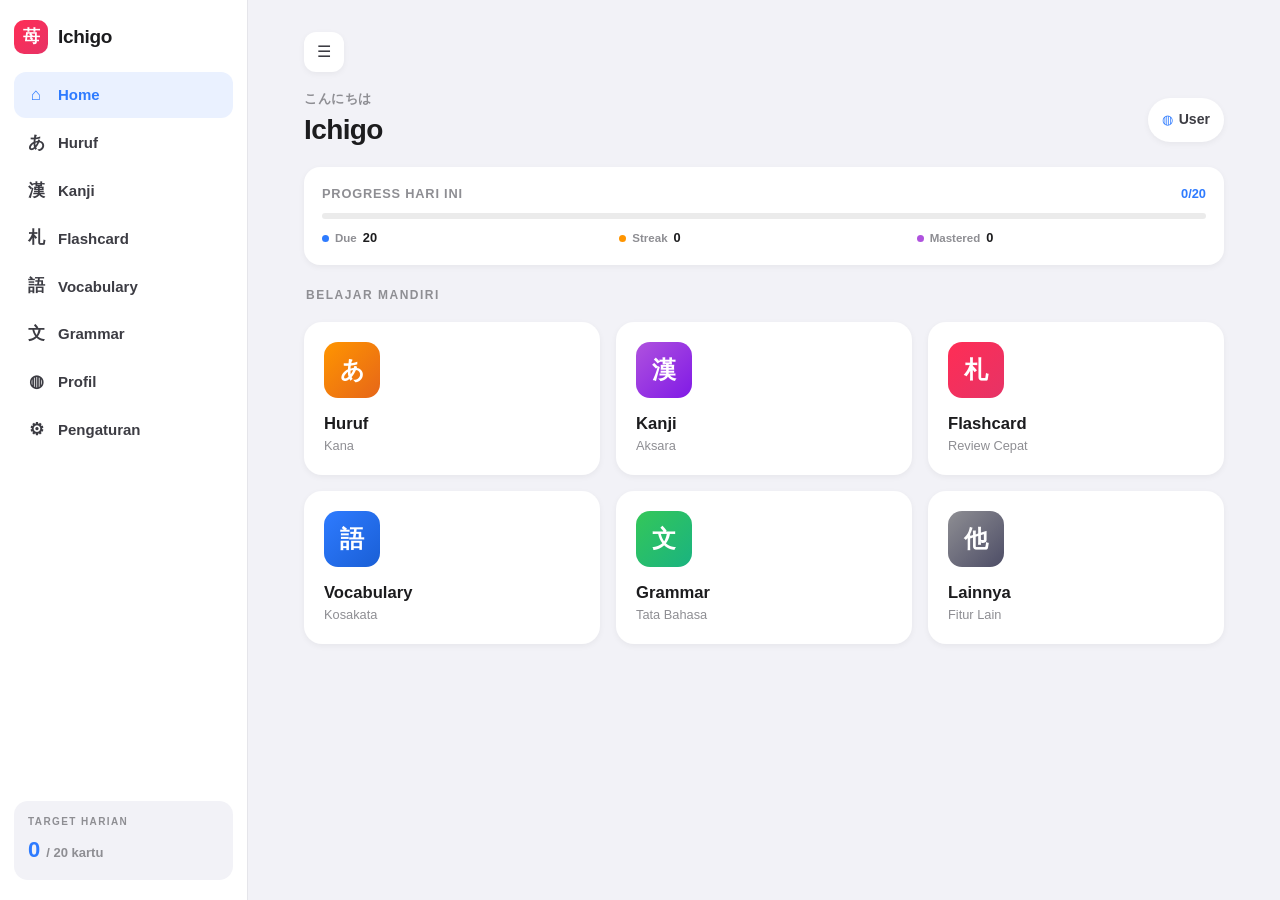
==== commit 0d6f083a: "feat(web): redesign to the iOS-native mockup (Ichigo App.dc.html, v2) Reimplement the web UI to matc" ====
--- a/web/index.html
+++ b/web/index.html
@@ -1,5 +1,5 @@
 <!DOCTYPE html>
-<html lang="id" data-theme="auto">
+<html lang="id" data-theme="light">
 <head>
     <meta charset="UTF-8">
     <meta name="viewport" content="width=device-width, initial-scale=1.0, viewport-fit=cover">
@@ -7,15 +7,25 @@
     <meta name="theme-color" content="#2E7BFF">
     <title>Ichigo — Belajar Bahasa Jepang</title>
     <link rel="icon" href="data:image/svg+xml,%3Csvg xmlns='http://www.w3.org/2000/svg' viewBox='0 0 100 100'%3E%3Ctext y='.9em' font-size='90'%3E🍓%3C/text%3E%3C/svg%3E">
-    <link rel="preconnect" href="https://fonts.googleapis.com">
-    <link rel="preconnect" href="https://fonts.gstatic.com" crossorigin>
-    <link href="https://fonts.googleapis.com/css2?family=Baloo+2:wght@400;500;600;700;800&family=Nunito:wght@600;700;800;900&display=swap" rel="stylesheet">
     <link rel="stylesheet" href="css/styles.css">
 </head>
 <body>
-    <main id="app" class="app-main" aria-live="polite">
-        <div class="loading">Memuat…</div>
-    </main>
+    <div class="shell" id="shell">
+        <aside class="sidebar" id="sidebar" aria-label="Navigasi samping">
+            <div class="side-head">
+                <span class="logo-mark">苺</span>
+                <span class="logo-name">Ichigo</span>
+            </div>
+            <nav class="side-nav" id="sideNav"></nav>
+            <div class="side-target" id="sideTarget"></div>
+        </aside>
+
+        <main class="app-main">
+            <div class="topbar" id="topbar"></div>
+            <div id="content" aria-live="polite"><div class="loading">Memuat…</div></div>
+            <div class="bottom-space"></div>
+        </main>
+    </div>
 
     <nav class="tabbar" id="tabbar" aria-label="Navigasi utama"></nav>
 
--- a/web/css/styles.css
+++ b/web/css/styles.css
@@ -1,581 +1,376 @@
 /* =============================================================================
-   Ichigo — web. Visual match to the Claude Design mockup "Ichigo App.dc.html":
-   Nunito body + Baloo 2 display, warm off-white app background (#FBF6F3), rounded
-   white cards with soft shadows, blue accent (#2E7BFF), gradient tile icons, and
-   a fixed bottom tab bar (Home · Profil · Pengaturan).
+   Ichigo — web. iOS-native design matching the Claude Design mockup
+   "Ichigo App.dc.html": system font (SF Pro / Segoe / Roboto), grouped-list
+   grey background (#F2F2F7), white rounded cards with soft shadows, a
+   collapsible desktop sidebar + mobile bottom tab bar, and per-level colours.
    ============================================================================= */
 
 :root {
-    --font-body: "Nunito", ui-rounded, -apple-system, system-ui, "Segoe UI", Roboto, "Helvetica Neue", Arial, "Hiragino Sans", "Noto Sans JP", sans-serif;
-    --font-display: "Baloo 2", "Nunito", ui-rounded, "Hiragino Maru Gothic ProN", system-ui, "Noto Sans JP", sans-serif;
-
-    /* Surfaces */
-    --page: #fbf6f3;
+    --font: -apple-system, BlinkMacSystemFont, "SF Pro Text", "Segoe UI", Roboto, "Helvetica Neue", "Hiragino Sans", "Noto Sans JP", Arial, sans-serif;
+    --bg: #f2f2f7;
     --card: #ffffff;
-    --tabbar: #fbf6f3;
-    --hairline: #efe6e0;
-    --row-line: #f2ece8;
-    --track: #f0e7e2;
-    --soft: #fbf8f5;
-
-    /* Text */
-    --ink: #2b2029;
-    --muted: #b0a199;
-    --muted2: #6e5f68;
-    --placeholder: #c4b8b1;
-
-    /* Accent + scale */
+    --ink: #1c1c1e;
+    --gray: #8e8e93;
+    --gray2: #3c3c43;
+    --line: rgba(142, 142, 147, 0.16);
+    --line-strong: rgba(142, 142, 147, 0.24);
+    --fill: rgba(120, 120, 128, 0.12);
+
     --blue: #2e7bff;
-    --blue-light: #4f97ff;
-    --blue-deep: #1f63db;
-    --indigo: #6e7bff;
-    --indigo-deep: #4a55e8;
-    --indigo-soft: #7c93ff;
-    --sky: #29b6f0;
-    --sky-deep: #0e90d6;
-    --teal: #22c9de;
-    --teal-deep: #0fa8be;
-    --violet: #9a8bff;
-    --violet-deep: #6e5cf0;
-    --accent: var(--blue);
-
-    --danger: #ff3b30;
-    --caution: #ff9500;
-    --success: #22b981;
-    --flame: #ff6b3d;
-
-    /* Level accent + tint (cool tints on white, per the design) */
-    --n5: #2e7bff;   --n5-tint: #ebf3ff;
-    --n4: #4a55e8;   --n4-tint: #eaf0ff;
-    --n3: #0fa8be;   --n3-tint: #e6f7fb;
-    --n2: #b0a199;   --n2-tint: #f2ece8;
-    --n1: #b0a199;   --n1-tint: #f2ece8;
-
-    /* Gradients */
-    --grad-accent: linear-gradient(135deg, #4f97ff, #2e7bff);
-    --grad-huruf: linear-gradient(135deg, #4f97ff, #2e7bff);
-    --grad-kanji: linear-gradient(135deg, #6e7bff, #4a55e8);
-    --grad-flashcard: linear-gradient(135deg, #29b6f0, #0e90d6);
-    --grad-vocabulary: linear-gradient(135deg, #22c9de, #0fa8be);
-    --grad-grammar: linear-gradient(135deg, #9a8bff, #6e5cf0);
-    --grad-lainnya: linear-gradient(135deg, #93a7c6, #6e819f);
-
-    --shadow-card: 0 6px 18px rgba(43, 32, 41, 0.06);
-    --shadow-soft: 0 4px 12px rgba(43, 32, 41, 0.08);
-    --shadow-blue: 0 14px 30px rgba(46, 123, 255, 0.35);
-
-    --r-card: 22px;
-    --r-hero: 26px;
-    --r-tile: 15px;
-
-    --maxw: 460px;
-    --tabbar-h: 66px;
-}
-
-:root[data-theme="dark"] {
-    --page: #12161f;
-    --card: #1c2231;
-    --tabbar: #161b26;
-    --hairline: #2a3244;
-    --row-line: #2a3244;
-    --track: rgba(255, 255, 255, 0.14);
-    --soft: rgba(255, 255, 255, 0.06);
-    --ink: #eef1f7;
-    --muted: #9aa3b5;
-    --muted2: #c3cad8;
-    --placeholder: #6b7486;
-    --n2-tint: rgba(255, 255, 255, 0.06);
-    --n1-tint: rgba(255, 255, 255, 0.06);
-    --shadow-card: 0 8px 22px rgba(0, 0, 0, 0.35);
-    --shadow-soft: 0 4px 12px rgba(0, 0, 0, 0.3);
-    --shadow-blue: 0 14px 30px rgba(0, 0, 0, 0.4);
-}
-
-@media (prefers-color-scheme: dark) {
-    :root[data-theme="auto"] {
-        --page: #12161f; --card: #1c2231; --tabbar: #161b26; --hairline: #2a3244;
-        --row-line: #2a3244; --track: rgba(255, 255, 255, 0.14); --soft: rgba(255, 255, 255, 0.06);
-        --ink: #eef1f7; --muted: #9aa3b5; --muted2: #c3cad8; --placeholder: #6b7486;
-        --n2-tint: rgba(255, 255, 255, 0.06); --n1-tint: rgba(255, 255, 255, 0.06);
-        --shadow-card: 0 8px 22px rgba(0, 0, 0, 0.35); --shadow-soft: 0 4px 12px rgba(0, 0, 0, 0.3);
-        --shadow-blue: 0 14px 30px rgba(0, 0, 0, 0.4);
-    }
+    --blue-deep: #1a5fd6;
+    --blue-bg: #eaf1ff;
+    --green: #34c759;
+    --orange: #ff9500;
+    --purple: #af52de;
+    --indigo: #5856d6;
+    --red: #ff3b30;
+    --pink: #ff2d55;
+
+    --shadow: 0 2px 6px rgba(0, 0, 0, 0.05);
+    --shadow-hover: 0 8px 20px rgba(0, 0, 0, 0.09);
+    --shadow-card: 0 8px 24px rgba(0, 0, 0, 0.07);
+
+    --maxw: 920px;
+    --side-w: 248px;
+    --side-w-collapsed: 76px;
 }
 
 * { box-sizing: border-box; }
-svg { fill: currentColor; display: block; }
 
 html, body {
-    margin: 0;
-    padding: 0;
-    background: var(--page);
-    color: var(--ink);
-    font-family: var(--font-body);
-    font-weight: 600;
+    margin: 0; padding: 0;
+    background: var(--bg); color: var(--ink);
+    font-family: var(--font);
     -webkit-font-smoothing: antialiased;
-    line-height: 1.35;
-}
-body { min-height: 100vh; }
-
-/* Display font for headings, big numbers, badges */
-.screen-title, .greeting-name, .settings-title, .hero-top .count, .hero-stat .v,
-.level-chip, .fc-rbody, .fc-pill .n, .summary-acc, .summary-stat .v, .stat-val,
-.stat-val b, .hero-romaji, .section-card-title, .profile-name, .ph-title,
-.profile-avatar, .ans-pill .v, .kana-title, .card-title, .mode-title,
-.detail-title, .ans-foot .val, .avatar { font-family: var(--font-display); }
-
-/* ---------- Layout shell ---------- */
-
-.app-main {
-    width: 100%;
-    max-width: var(--maxw);
-    margin: 0 auto;
-    padding: max(10px, env(safe-area-inset-top)) 18px
-        calc(var(--tabbar-h) + env(safe-area-inset-bottom) + 24px);
-}
-.loading { text-align: center; color: var(--muted); padding: 60px 0; font-weight: 700; }
-.empty-state { text-align: center; color: var(--muted); padding: 46px 16px; font-weight: 700; }
-
-/* ---------- Bottom tab bar ---------- */
+    line-height: 1.4;
+}
+button { font: inherit; border: none; background: none; cursor: pointer; color: inherit; }
+input { font: inherit; }
+a { color: var(--blue); text-decoration: none; }
+/* Card-style links keep dark ink text; inner spans set their own accent colours. */
+.menu-card, .level-card, .kanji-card, .mode-card, .grammar-row, .profile-pill, .ex-row { color: var(--ink); }
+
+.loading { text-align: center; color: var(--gray); padding: 60px 0; font-weight: 600; }
+.empty { text-align: center; color: var(--gray); padding: 48px 0; font-size: 15px; }
+
+/* ---------- Shell ---------- */
+
+.shell { display: flex; min-height: 100vh; }
+
+.sidebar {
+    width: var(--side-w); flex: 0 0 var(--side-w);
+    background: #fff; border-right: 1px solid #e5e5ea;
+    padding: 20px 14px; display: flex; flex-direction: column; gap: 18px;
+    position: sticky; top: 0; height: 100vh; overflow: hidden;
+    transition: width .22s ease, flex-basis .22s ease;
+}
+.shell.collapsed .sidebar { width: var(--side-w-collapsed); flex-basis: var(--side-w-collapsed); }
+.side-head { display: flex; align-items: center; gap: 10px; min-height: 34px; }
+.logo-mark {
+    width: 34px; height: 34px; flex: 0 0 34px; border-radius: 10px;
+    background: linear-gradient(135deg, #ff2d55, #e63366);
+    display: flex; align-items: center; justify-content: center;
+    color: #fff; font-size: 17px; font-weight: 800;
+}
+.logo-name { font-size: 19px; font-weight: 800; letter-spacing: -0.3px; white-space: nowrap; }
+.shell.collapsed .logo-name, .shell.collapsed .side-item .lbl, .shell.collapsed .side-target { display: none; }
+.shell.collapsed .side-head { justify-content: center; }
+
+.side-nav { display: flex; flex-direction: column; gap: 2px; }
+.side-item {
+    display: flex; align-items: center; gap: 12px; padding: 11px 12px;
+    border-radius: 12px; font-size: 15px; font-weight: 600; text-align: left;
+    width: 100%; min-height: 44px; color: var(--gray2);
+}
+.shell.collapsed .side-item { justify-content: center; }
+.side-item .ic { width: 20px; flex: 0 0 20px; text-align: center; font-size: 17px; }
+.side-item:hover { background: var(--bg); }
+.side-item.active { background: var(--blue-bg); color: var(--blue); }
+.side-target { margin-top: auto; background: var(--bg); border-radius: 14px; padding: 14px; }
+.side-target .lab { font-size: 10px; font-weight: 800; letter-spacing: 1.4px; color: var(--gray); }
+.side-target .num { display: flex; align-items: baseline; gap: 6px; margin-top: 6px; }
+.side-target .num b { font-size: 22px; font-weight: 900; color: var(--blue); }
+.side-target .num span { font-size: 13px; font-weight: 700; color: var(--gray); }
+
+.app-main { flex: 1; min-width: 0; display: flex; flex-direction: column; align-items: center; padding: clamp(16px, 3vw, 32px) clamp(16px, 3vw, 32px) 0; }
+.topbar, #content { width: 100%; max-width: var(--maxw); }
+#content { display: flex; flex-direction: column; gap: clamp(12px, 1.6vw, 18px); }
+.bottom-space { height: clamp(24px, 4vw, 40px); }
+
+.topbar { display: flex; flex-direction: column; gap: 8px; margin-bottom: clamp(12px, 1.6vw, 18px); }
+.topbar:empty { display: none; }
+.menu-toggle {
+    width: 40px; height: 40px; border-radius: 12px; background: #fff;
+    box-shadow: var(--shadow); color: var(--gray2); font-size: 16px;
+    display: flex; align-items: center; justify-content: center; align-self: flex-start;
+}
+.menu-toggle:hover { color: var(--blue); }
+.topbar .back-row { display: flex; align-items: center; gap: 10px; }
+.back-btn { display: flex; align-items: center; gap: 6px; color: var(--blue); font-size: 15px; font-weight: 600; padding: 6px 10px 6px 0; min-height: 44px; white-space: nowrap; }
+.page-title { font-size: clamp(18px, 2.2vw, 24px); font-weight: 900; letter-spacing: -0.4px; }
+
+/* ---------- Mobile tab bar ---------- */
 
 .tabbar {
-    position: fixed;
-    left: 0; right: 0; bottom: 0;
-    z-index: 40;
-    display: flex;
-    justify-content: center;
-    background: color-mix(in srgb, var(--tabbar) 92%, transparent);
-    backdrop-filter: saturate(1.3) blur(20px);
-    -webkit-backdrop-filter: saturate(1.3) blur(20px);
-    border-top: 1px solid var(--hairline);
-    padding-bottom: env(safe-area-inset-bottom);
-}
-.tab-item {
-    flex: 1 1 0;
-    max-width: 150px;
-    height: var(--tabbar-h);
-    display: flex;
-    flex-direction: column;
-    align-items: center;
-    justify-content: center;
-    gap: 3px;
-    background: none;
-    border: none;
-    text-decoration: none;
-    color: var(--placeholder);
-    font: inherit;
-    font-size: 10px;
-    font-weight: 700;
-    cursor: pointer;
-}
-.tab-item svg { width: 26px; height: 26px; fill: currentColor; }
-.tab-item.active { color: var(--accent); }
-
-/* ---------- Screen header ---------- */
-
-.screen-header { display: flex; align-items: center; gap: 12px; padding: 2px 0 14px; }
-.back-btn {
-    width: 38px; height: 38px;
-    flex: 0 0 auto;
-    display: inline-flex; align-items: center; justify-content: center;
-    border: none; border-radius: 50%;
-    background: var(--card); color: var(--ink);
-    box-shadow: var(--shadow-soft);
-    cursor: pointer; text-decoration: none;
-}
-.back-btn svg { width: 20px; height: 20px; stroke: currentColor; fill: none; stroke-width: 2.2; }
-.screen-title { font-size: 24px; font-weight: 800; color: var(--ink); }
-.screen-title.small { font-size: 20px; }
-
-/* ---------- Search field (rounded rect) ---------- */
-
-.search-field {
-    display: flex; align-items: center; gap: 10px;
-    height: 46px; padding: 0 14px;
-    background: var(--card); border-radius: 16px;
-    box-shadow: var(--shadow-soft);
-    margin-bottom: 14px;
-}
-.search-field svg { width: 18px; height: 18px; fill: none; stroke: var(--placeholder); stroke-width: 2; flex: 0 0 auto; }
-.search-field input {
-    flex: 1; min-width: 0;
-    border: none; background: none; color: var(--ink);
-    font: inherit; font-size: 15px; font-weight: 600; outline: none;
-}
-.search-field input::placeholder { color: var(--placeholder); font-weight: 600; }
-.result-count { color: var(--muted); font-size: 13px; font-weight: 700; margin: 0 2px 12px; }
+    position: fixed; left: 0; right: 0; bottom: 0; z-index: 20;
+    background: rgba(255, 255, 255, 0.94);
+    backdrop-filter: saturate(180%) blur(20px); -webkit-backdrop-filter: saturate(180%) blur(20px);
+    border-top: 1px solid #e5e5ea;
+    display: grid; grid-template-columns: repeat(3, 1fr);
+    padding: 6px 0 calc(6px + env(safe-area-inset-bottom));
+}
+.tab-item { display: flex; flex-direction: column; align-items: center; justify-content: center; gap: 3px; min-height: 48px; font-size: 10px; font-weight: 700; color: var(--gray); }
+.tab-item .ic { font-size: 19px; line-height: 1; }
+.tab-item.active { color: var(--blue); }
+
+@media (min-width: 900px) { .tabbar { display: none; } .app-main { padding-bottom: 0; } }
+@media (max-width: 899px) { .sidebar { display: none; } .app-main { padding-bottom: 80px; } }
+
+/* ---------- Cards / shared ---------- */
+
+.card { background: #fff; border-radius: 16px; box-shadow: var(--shadow); }
+.search { display: flex; align-items: center; gap: 10px; background: #fff; border-radius: 12px; padding: 12px; }
+.search .mag { color: var(--gray); font-size: 16px; }
+.search input { flex: 1; min-width: 0; border: none; outline: none; font-size: 15px; background: transparent; color: var(--ink); }
+.big-btn { width: 100%; min-height: 52px; border-radius: 16px; color: #fff; font-size: 16px; font-weight: 800; box-shadow: 0 6px 16px rgba(46, 123, 255, 0.28); }
 
 /* ---------- Home ---------- */
 
-.greeting { display: flex; align-items: center; justify-content: space-between; margin-bottom: 16px; }
-.greeting-kicker { font-size: 13px; font-weight: 700; color: var(--muted); }
-.greeting-name {
-    font-size: 26px; font-weight: 800; color: var(--ink); line-height: 1.1;
-    white-space: nowrap; overflow: hidden; text-overflow: ellipsis; max-width: 78vw;
-}
-.avatar {
-    width: 46px; height: 46px; flex: 0 0 auto;
-    border: none; border-radius: 50%;
-    background: var(--grad-accent); color: #fff;
-    font: inherit; font-size: 17px; font-weight: 800;
-    display: inline-flex; align-items: center; justify-content: center;
-    text-decoration: none; cursor: pointer;
-    box-shadow: 0 6px 16px rgba(46, 123, 255, 0.35);
-}
-
-.hero {
-    position: relative; overflow: hidden;
-    background: var(--grad-accent); color: #fff;
-    border-radius: var(--r-hero); padding: 20px;
-    box-shadow: var(--shadow-blue); margin-bottom: 18px;
-}
-.hero::before { content: ""; position: absolute; right: -24px; top: -24px; width: 120px; height: 120px; border-radius: 50%; background: rgba(255,255,255,.12); }
-.hero::after { content: ""; position: absolute; right: 34px; bottom: -40px; width: 90px; height: 90px; border-radius: 50%; background: rgba(255,255,255,.08); }
-.hero-top { display: flex; align-items: baseline; justify-content: space-between; margin-bottom: 14px; position: relative; }
-.hero-top .label { font-size: 13px; font-weight: 800; letter-spacing: .4px; opacity: .9; }
-.hero-top .count { font-size: 15px; font-weight: 800; }
-.hero-bar { height: 9px; background: rgba(255,255,255,.28); border-radius: 6px; overflow: hidden; margin-bottom: 16px; position: relative; }
-.hero-bar > span { display: block; height: 100%; background: #fff; border-radius: 6px; }
-.hero-stats { display: flex; gap: 10px; position: relative; }
-.hero-stat { flex: 1; }
-.hero-stat:not(:first-child) { border-left: 1px solid rgba(255,255,255,.28); padding-left: 10px; }
-.hero-stat .v { font-size: 22px; font-weight: 800; }
-.hero-stat .l { font-size: 11px; font-weight: 700; opacity: .85; }
-
-.section-label { font-size: 12px; font-weight: 800; letter-spacing: 1.2px; color: var(--muted); padding: 0 2px 10px; }
-
-.menu-grid { display: grid; grid-template-columns: 1fr 1fr; gap: 14px; }
-.menu-card {
-    display: block; padding: 16px;
-    background: var(--card); border-radius: var(--r-card);
-    box-shadow: var(--shadow-card); text-decoration: none; color: var(--ink);
-}
-.menu-icon {
-    width: 48px; height: 48px; border-radius: var(--r-tile);
-    display: flex; align-items: center; justify-content: center;
-    color: #fff; font-family: var(--font-display); font-size: 24px; font-weight: 800;
-    margin-bottom: 12px;
-}
-.menu-icon svg { width: 24px; height: 24px; }
-.menu-icon.huruf { background: var(--grad-huruf); box-shadow: 0 6px 14px rgba(46,123,255,.34); }
-.menu-icon.kanji { background: var(--grad-kanji); box-shadow: 0 6px 14px rgba(74,85,232,.34); }
-.menu-icon.flashcard { background: var(--grad-flashcard); box-shadow: 0 6px 14px rgba(14,144,214,.34); }
-.menu-icon.vocabulary { background: var(--grad-vocabulary); box-shadow: 0 6px 14px rgba(15,168,190,.34); }
-.menu-icon.grammar { background: var(--grad-grammar); box-shadow: 0 6px 14px rgba(110,92,240,.34); }
-.menu-icon.lainnya { background: var(--grad-lainnya); box-shadow: 0 6px 14px rgba(110,129,159,.3); }
-.menu-label { font-size: 15px; font-weight: 800; color: var(--ink); }
-.menu-sub { font-size: 12px; font-weight: 600; color: var(--muted); }
-
-/* ---------- Level picker ---------- */
-
-.level-list { display: flex; flex-direction: column; gap: 12px; }
-.level-card {
-    display: flex; align-items: center; gap: 14px; padding: 14px;
-    background: var(--card); border-radius: 20px; box-shadow: var(--shadow-card);
-    text-decoration: none; color: var(--ink);
-}
-.level-card.locked { background: var(--soft); box-shadow: none; border: 1px dashed #e6dcd5; }
-.level-chip {
-    width: 50px; height: 50px; flex: 0 0 auto; border-radius: var(--r-tile);
-    display: inline-flex; align-items: center; justify-content: center;
-    font-size: 19px; font-weight: 800;
-}
+.home-header { display: flex; align-items: center; justify-content: space-between; gap: 12px; }
+.greet-kicker { font-size: clamp(11px, 1.1vw, 13px); font-weight: 700; letter-spacing: .6px; color: var(--gray); }
+.greet-title { margin: 2px 0 0; font-size: clamp(20px, 2.6vw, 28px); font-weight: 900; letter-spacing: -0.6px; }
+.profile-pill { display: flex; align-items: center; gap: 6px; background: #fff; padding: 8px 14px; border-radius: 999px; box-shadow: var(--shadow); min-height: 44px; }
+.profile-pill .dot { color: var(--blue); font-size: 13px; }
+.profile-pill .nm { font-size: clamp(12px, 1.1vw, 15px); font-weight: 600; color: var(--gray2); }
+
+.progress-card { background: #fff; border-radius: 16px; padding: clamp(12px, 1.6vw, 18px); box-shadow: var(--shadow); display: flex; flex-direction: column; gap: 10px; }
+.pc-top { display: flex; align-items: baseline; justify-content: space-between; }
+.pc-top .lab { font-size: clamp(11px, 1vw, 13px); font-weight: 800; letter-spacing: .8px; color: var(--gray); }
+.pc-top .val { font-size: clamp(11px, 1vw, 13px); font-weight: 800; color: var(--blue); }
+.pc-bar { height: 6px; border-radius: 999px; background: rgba(142, 142, 147, 0.18); overflow: hidden; }
+.pc-bar > span { display: block; height: 100%; border-radius: 999px; background: var(--blue); }
+.pc-stats { display: grid; grid-template-columns: repeat(3, 1fr); gap: 8px; }
+.pc-stat { display: flex; align-items: center; gap: 6px; }
+.pc-stat .d { width: 7px; height: 7px; border-radius: 50%; }
+.pc-stat .k { font-size: clamp(10px, 0.9vw, 12px); font-weight: 600; color: var(--gray); }
+.pc-stat .v { font-size: clamp(11px, 1vw, 13px); font-weight: 900; }
+
+.section-label { font-size: clamp(10px, 0.95vw, 12px); font-weight: 800; letter-spacing: 1.5px; color: var(--gray); padding: 4px 2px 0; }
+
+.menu-grid { display: grid; gap: clamp(10px, 1.4vw, 16px); grid-template-columns: repeat(2, 1fr); }
+.kanji-grid { grid-template-columns: repeat(2, 1fr); }
+.vocab-grid { grid-template-columns: 1fr; }
+@media (min-width: 900px) { .menu-grid, .kanji-grid, .vocab-grid { grid-template-columns: repeat(3, 1fr); } }
+.menu-card { display: flex; flex-direction: column; align-items: flex-start; gap: clamp(10px, 1.2vw, 14px); background: #fff; border-radius: 18px; padding: clamp(16px, 1.8vw, 20px); box-shadow: var(--shadow); text-align: left; transition: transform .16s ease, box-shadow .16s ease; }
+.menu-card:hover { transform: translateY(-2px); box-shadow: var(--shadow-hover); }
+.menu-ic { width: clamp(44px, 4.6vw, 56px); height: clamp(44px, 4.6vw, 56px); border-radius: 14px; display: flex; align-items: center; justify-content: center; color: #fff; font-size: clamp(19px, 2vw, 24px); font-weight: 800; }
+.menu-label { display: block; font-size: clamp(14px, 1.3vw, 17px); font-weight: 800; color: var(--ink); }
+.menu-sub { display: block; font-size: clamp(11px, 1vw, 13px); color: var(--gray); margin-top: 2px; }
+
+/* ---------- Huruf ---------- */
+
+.seg { display: flex; background: var(--fill); border-radius: 10px; padding: 2px; }
+.seg-btn { flex: 1; min-height: 36px; border-radius: 8px; font-size: 14px; font-weight: 600; color: var(--gray2); }
+.seg-btn.active { background: #fff; color: var(--ink); box-shadow: var(--shadow); }
+.kana-prog { display: flex; flex-direction: column; gap: 8px; }
+.kana-prog .t { font-size: 12px; font-weight: 700; color: var(--gray); }
+.kana-prog .bar { height: 8px; border-radius: 6px; background: rgba(142, 142, 147, 0.15); overflow: hidden; }
+.kana-prog .bar > span { display: block; height: 100%; border-radius: 6px; }
+.kana-prog .sub { font-size: 11px; color: var(--gray); }
+.kana-grid { display: grid; grid-template-columns: repeat(5, 1fr); gap: 6px; }
+.kana-cell { height: 72px; background: #fff; border: 1.5px solid rgba(142, 142, 147, 0.15); border-radius: 10px; display: flex; flex-direction: column; align-items: center; justify-content: center; gap: 3px; padding: 6px; }
+.kana-cell .k { font-size: 24px; line-height: 1; }
+.kana-cell .r { font-size: 9px; font-weight: 800; letter-spacing: .5px; color: var(--gray); }
+.kana-cell .b { width: 100%; height: 3px; border-radius: 2px; background: rgba(142, 142, 147, 0.2); overflow: hidden; }
+.kana-cell .b > span { display: block; height: 100%; border-radius: 2px; }
+
+/* ---------- Level list ---------- */
+
+.level-card { display: flex; align-items: center; gap: 14px; width: 100%; text-align: left; background: #fff; border-radius: 16px; padding: 16px; box-shadow: var(--shadow); }
+.level-card:hover { box-shadow: var(--shadow-hover); }
+.level-chip { width: 52px; height: 52px; flex: 0 0 52px; border-radius: 12px; display: flex; align-items: center; justify-content: center; font-size: 18px; font-weight: 900; }
 .level-main { flex: 1; min-width: 0; }
-.level-name { font-size: 16px; font-weight: 800; color: var(--ink); }
-.level-desc { font-size: 12px; font-weight: 600; color: var(--muted); }
-.due-badge { margin-left: 8px; font-size: 11px; font-weight: 700; color: #fff; padding: 3px 8px; border-radius: 10px; }
-.lock-badge { display: inline-flex; align-items: center; gap: 5px; font-size: 11px; font-weight: 700; color: var(--muted); }
-.lock-badge svg { width: 13px; height: 13px; }
-.chev { color: #cfc4be; flex: 0 0 auto; }
-.chev svg { width: 18px; height: 18px; stroke: currentColor; fill: none; stroke-width: 2.2; }
-
-/* ---------- Kanji grid ---------- */
-
-.card-grid { display: grid; grid-template-columns: 1fr 1fr; gap: 12px; }
-.kentry {
-    display: block; text-align: center; padding: 16px 10px 13px;
-    background: var(--card); border-radius: 20px; box-shadow: var(--shadow-card);
-    text-decoration: none; color: var(--ink);
-}
-.kentry .jp { font-size: 44px; font-weight: 600; color: var(--ink); line-height: 1.05; }
-.kentry .reading { font-size: 11px; font-weight: 800; color: var(--accent); margin-top: 8px; }
-.kentry .meaning { font-size: 13px; font-weight: 700; color: var(--muted2); margin-top: 3px; }
-
-/* ---------- Vocabulary cards ---------- */
-
-.vlist, .glist { display: flex; flex-direction: column; gap: 12px; }
-.vcard, .gcard {
-    display: flex; align-items: flex-start; justify-content: space-between; gap: 10px;
-    padding: 15px 16px; background: var(--card); border-radius: 20px;
-    box-shadow: var(--shadow-card); text-decoration: none; color: var(--ink);
-}
-.jlpt-badge {
-    display: inline-block; font-size: 10px; font-weight: 800; color: #fff;
-    background: var(--grad-accent); padding: 4px 10px; border-radius: 999px;
-    letter-spacing: .5px; margin-bottom: 9px;
-}
-.jlpt-badge.ghost { color: var(--accent); background: var(--n5-tint); }
-.vcard .v-kanji { font-size: 28px; font-weight: 700; color: var(--ink); line-height: 1.15; }
-.vcard .v-kana { font-size: 13px; font-weight: 600; color: var(--muted); margin-top: 2px; }
-.vcard .v-type { font-size: 12px; font-weight: 800; color: var(--accent); margin-top: 6px; }
-.vcard .v-mean { font-size: 15px; font-weight: 700; color: var(--ink); margin-top: 3px; }
-.speak-circle {
-    width: 38px; height: 38px; flex: 0 0 auto; border-radius: 50%;
-    background: var(--n5-tint); color: var(--accent);
-    display: inline-flex; align-items: center; justify-content: center; cursor: pointer;
-    border: none;
-}
-.speak-circle svg { width: 19px; height: 19px; }
-.gcard { display: block; }
-.gcard .g-top { display: flex; align-items: center; justify-content: space-between; margin-bottom: 8px; }
-.gcard .g-cat { font-size: 11px; font-weight: 700; color: var(--muted); }
-.gcard .g-pattern { font-size: 23px; font-weight: 700; color: var(--ink); line-height: 1.2; }
-.gcard .g-romaji { font-size: 12px; font-weight: 600; color: var(--muted); margin-top: 2px; }
-.gcard .g-mean { font-size: 14px; font-weight: 800; color: var(--accent); margin-top: 6px; }
-
-/* ---------- Detail ---------- */
-
-.detail-stack { display: flex; flex-direction: column; gap: 16px; }
-.detail-hero {
-    position: relative; overflow: hidden; text-align: center;
-    background: linear-gradient(140deg, #4f97ff, #2e7bff); color: #fff;
-    border-radius: var(--r-hero); padding: 16px; box-shadow: var(--shadow-blue);
-}
-.detail-hero::before { content: ""; position: absolute; right: -34px; top: -34px; width: 150px; height: 150px; border-radius: 50%; background: rgba(255,255,255,.1); }
-.hero-badges { display: flex; align-items: flex-start; justify-content: space-between; gap: 8px; position: relative; }
-.hero-badge { font-size: 11px; font-weight: 800; color: var(--blue); background: #fff; padding: 6px 13px; border-radius: 999px; letter-spacing: .5px; }
-.hero-pill { font-size: 11px; font-weight: 800; color: #fff; background: rgba(255,255,255,.2); padding: 7px 14px; border-radius: 999px; }
-.hero-glyph { position: relative; font-size: clamp(72px, 26vw, 112px); font-weight: 600; line-height: 1.05; padding: 6px 0 14px; }
-.hero-romaji { position: relative; font-size: 30px; font-weight: 800; line-height: 1.15; }
-.hero-sub { position: relative; font-size: 15px; font-weight: 600; color: rgba(255,255,255,.85); margin-top: 1px; }
-.hero-pills { display: flex; gap: 8px; justify-content: center; margin-top: 14px; position: relative; flex-wrap: wrap; }
-
-.reading-cards { display: flex; gap: 12px; }
-.reading-card { flex: 1; padding: 14px; background: var(--card); border-radius: 18px; box-shadow: var(--shadow-card); }
-.reading-card .rc-label { font-size: 10px; font-weight: 800; letter-spacing: 1.4px; color: var(--muted); margin-bottom: 6px; }
-.reading-card .rc-value { font-size: 19px; font-weight: 700; color: var(--accent); }
-
-.detail-title { font-size: 17px; font-weight: 800; color: var(--ink); padding: 0 2px 2px; }
-
-.section-card { padding: 16px; background: var(--card); border-radius: 20px; box-shadow: var(--shadow-card); }
-.section-card-head { display: flex; align-items: center; gap: 10px; margin-bottom: 12px; }
-.section-card-icon {
-    width: 30px; height: 30px; border-radius: 10px; flex: 0 0 auto;
-    display: inline-flex; align-items: center; justify-content: center;
-    color: var(--accent); background: var(--n5-tint);
-}
-.section-card-icon svg { width: 17px; height: 17px; }
-.section-card-icon.warn { color: var(--danger); background: #ffECEB; }
-.section-card-title { font-size: 16px; font-weight: 800; color: var(--ink); }
-.section-card-count { margin-left: auto; font-size: 11px; font-weight: 800; color: var(--accent); background: var(--n5-tint); padding: 5px 11px; border-radius: 999px; }
-
-.example { padding: 12px 13px; background: var(--soft); border-radius: 15px; margin-top: 10px; }
-.example:first-of-type { margin-top: 0; }
-.example .ex-word { font-size: 21px; font-weight: 700; color: var(--ink); }
-.example .ex-reading { font-size: 13px; font-weight: 600; color: var(--muted); }
-.example .ex-gloss { font-size: 13px; font-weight: 700; color: var(--accent); margin-top: 3px; }
-.example .ex-sentence { font-size: 15px; font-weight: 700; color: var(--ink); line-height: 1.45; margin-top: 8px; }
-.example .ex-trans { font-size: 13px; font-weight: 600; color: var(--muted); margin-top: 3px; }
-.example.numbered { display: flex; gap: 11px; }
-.example .ex-num { width: 23px; height: 23px; flex: 0 0 auto; border-radius: 50%; background: var(--grad-accent); color: #fff; font-size: 11px; font-weight: 800; display: flex; align-items: center; justify-content: center; }
-.bullet-soft { display: flex; gap: 10px; background: var(--soft); border-radius: 13px; padding: 11px 13px; margin-top: 8px; }
-.bullet-soft:first-of-type { margin-top: 0; }
-.bullet-soft .dot { width: 6px; height: 6px; border-radius: 50%; background: var(--accent); margin-top: 7px; flex: 0 0 auto; }
-.bullet-soft.warn { background: #fff6f5; }
-.bullet-soft.warn svg { width: 17px; height: 17px; flex: 0 0 auto; margin-top: 1px; }
-.bullet-soft .txt { font-size: 14px; font-weight: 600; color: var(--ink); line-height: 1.45; }
-
-.fact-grid { display: flex; gap: 12px; }
-.fact { flex: 1; padding: 14px; background: var(--card); border-radius: 18px; box-shadow: var(--shadow-card); }
-.fact-label { font-size: 10px; font-weight: 800; letter-spacing: 1.2px; color: var(--muted); margin-bottom: 5px; }
-.fact-value { font-size: 13px; font-weight: 800; color: var(--ink); line-height: 1.4; }
-.fact-value.accent { color: var(--accent); }
-
-/* ---------- Hiragana / filter chips ---------- */
-
-.seg-tabs { display: flex; background: #f2ece8; border-radius: 999px; padding: 4px; margin-bottom: 16px; }
-.seg-tab { flex: 1; text-align: center; padding: 9px 0; border-radius: 999px; font-size: 14px; font-weight: 800; cursor: pointer; border: none; background: none; color: var(--muted2); }
-.seg-tab.active { background: var(--grad-accent); color: #fff; box-shadow: 0 6px 14px rgba(46,123,255,.32); }
-
-.chip-row { display: flex; gap: 8px; overflow-x: auto; padding: 2px 0 14px; scrollbar-width: none; }
-.chip-row::-webkit-scrollbar { display: none; }
-.chip { flex: 0 0 auto; border: none; background: var(--card); color: var(--muted2); font: inherit; font-size: 13px; font-weight: 800; padding: 9px 16px; border-radius: 999px; box-shadow: var(--shadow-soft); cursor: pointer; white-space: nowrap; }
-.chip.active { background: var(--grad-accent); color: #fff; box-shadow: 0 6px 16px rgba(46,123,255,.3); }
-
-.kana-progress { background: var(--card); border-radius: 18px; padding: 14px 16px; box-shadow: var(--shadow-card); margin-bottom: 18px; }
-.kana-progress .kp-top { display: flex; justify-content: space-between; align-items: baseline; margin-bottom: 9px; }
-.kana-progress .kp-t { font-size: 13px; font-weight: 800; color: var(--ink); }
-.kana-progress .kp-n { font-size: 12px; font-weight: 700; color: var(--muted); }
-.kana-progress .kp-bar { height: 8px; background: var(--track); border-radius: 5px; overflow: hidden; }
-.kana-progress .kp-bar > span { display: block; height: 100%; background: var(--grad-accent); border-radius: 5px; }
-.kana-title { font-size: 17px; font-weight: 800; color: var(--ink); padding: 6px 2px; }
-.kana-grid { display: grid; grid-template-columns: repeat(5, 1fr); gap: 8px; margin-bottom: 10px; }
-.kana-cell { background: var(--card); border-radius: 15px; padding: 9px 4px 8px; text-align: center; box-shadow: var(--shadow-soft); }
-.kana-cell .k { font-size: 23px; font-weight: 700; color: var(--ink); line-height: 1.15; }
-.kana-cell .r { font-size: 9px; font-weight: 800; color: var(--muted); letter-spacing: .6px; margin-top: 1px; }
-.kana-cell.empty { background: transparent; box-shadow: none; }
-
-/* ---------- Flashcard: mode select ---------- */
-
-.mode-grid { display: grid; grid-template-columns: 1fr 1fr; gap: 14px; }
-.mode-card { display: block; text-align: center; padding: 20px 16px; background: var(--card); border-radius: var(--r-card); box-shadow: var(--shadow-card); text-decoration: none; color: var(--ink); }
-.mode-icon { width: 56px; height: 56px; border-radius: 17px; display: flex; align-items: center; justify-content: center; color: #fff; margin: 0 auto 14px; font-family: var(--font-display); font-size: 26px; font-weight: 800; }
-.mode-icon svg { width: 28px; height: 28px; }
-.mode-title { font-size: 16px; font-weight: 800; color: var(--ink); margin-bottom: 3px; }
-.mode-sub { font-size: 12px; font-weight: 600; color: var(--muted); }
-.info-card { display: flex; gap: 12px; align-items: flex-start; padding: 16px; border-radius: 20px; background: var(--n5-tint); margin-top: 16px; }
-.info-card .info-ic { width: 34px; height: 34px; flex: 0 0 auto; border-radius: 11px; background: var(--card); color: var(--accent); display: flex; align-items: center; justify-content: center; }
-.info-card .info-ic svg { width: 18px; height: 18px; }
-.info-card .info-t { font-size: 13px; font-weight: 800; color: var(--ink); margin-bottom: 3px; }
-.info-card .info-b { font-size: 12px; font-weight: 600; color: #7c8aa3; line-height: 1.5; }
-
-/* ---------- Flashcard: session ---------- */
-
-.fc-screen { display: flex; flex-direction: column; min-height: calc(100vh - var(--tabbar-h) - 40px); }
-.fc-stats { background: var(--card); border-radius: 18px; padding: 13px 16px; box-shadow: var(--shadow-card); }
-.fc-stats-top { display: flex; align-items: center; justify-content: space-between; margin-bottom: 8px; }
-.fc-stats-top .lv { font-size: 12px; font-weight: 800; color: var(--accent); letter-spacing: .5px; }
-.fc-stats-top .pos { font-size: 12px; font-weight: 700; color: var(--muted); }
-.fc-track { height: 7px; background: var(--track); border-radius: 5px; overflow: hidden; margin-bottom: 11px; }
-.fc-track > span { display: block; height: 100%; background: var(--grad-accent); border-radius: 5px; transition: width .3s ease; }
-.fc-pills { display: flex; gap: 8px; }
-.fc-pill { flex: 1; display: flex; align-items: center; justify-content: center; gap: 6px; padding: 7px 0; border-radius: 11px; }
-.fc-pill.due { background: #ebf3ff; } .fc-pill.due .n { color: var(--blue); } .fc-pill.due .lab { color: #8fa8cf; }
-.fc-pill.again { background: #ffecEB; } .fc-pill.again .n { color: var(--danger); } .fc-pill.again .lab { color: #d19b96; }
-.fc-pill.hafal { background: #e7f8ed; } .fc-pill.hafal .n { color: var(--success); } .fc-pill.hafal .lab { color: #93bca6; }
-.fc-pill .dot { width: 7px; height: 7px; border-radius: 50%; }
-.fc-pill.due .dot { background: var(--blue); } .fc-pill.again .dot { background: var(--danger); } .fc-pill.hafal .dot { background: var(--success); }
-.fc-pill .n { font-size: 15px; font-weight: 800; }
-.fc-pill .lab { font-size: 10px; font-weight: 700; }
-
-.fc-card {
-    position: relative; overflow: hidden; flex: 1; min-height: 220px;
-    display: flex; flex-direction: column; align-items: center; justify-content: center; gap: 6px;
-    text-align: center; padding: 20px; margin: 16px 0;
-    background: var(--card); border-radius: var(--r-hero); box-shadow: 0 10px 26px rgba(43,32,41,.08);
-    cursor: pointer; user-select: none;
-}
-.fc-card::before { content: ""; position: absolute; left: 0; right: 0; top: 0; height: 5px; background: var(--grad-accent); }
-.fc-front { font-size: 46px; font-weight: 700; color: var(--ink); line-height: 1.15; }
-.fc-rtitle { font-size: 17px; font-weight: 700; color: var(--muted); }
-.fc-rbody { font-size: 24px; font-weight: 800; color: var(--ink); margin-top: 4px; }
-.fc-tag { font-size: 12px; font-weight: 800; color: #fff; background: var(--grad-accent); padding: 6px 16px; border-radius: 999px; margin-top: 10px; box-shadow: 0 6px 14px rgba(46,123,255,.3); }
-.fc-hint { font-size: 13px; font-weight: 600; color: var(--placeholder); margin-top: 6px; }
+.level-row1 { display: flex; align-items: flex-start; flex-wrap: wrap; gap: 4px 8px; }
+.level-name { flex: 1; min-width: 0; font-size: 17px; font-weight: 800; }
+.level-trailing { flex: 0 0 auto; font-size: 12px; font-weight: 700; color: var(--gray); white-space: nowrap; }
+.level-desc { display: block; font-size: 13px; color: var(--gray); margin-top: 4px; }
+.level-meta { display: block; font-size: 11px; font-weight: 700; margin-top: 4px; }
+
+/* ---------- Kanji ---------- */
+
+.kanji-grid { display: grid; gap: 12px; }
+.kanji-card { display: flex; flex-direction: column; align-items: center; gap: 6px; background: #fff; border-radius: 14px; padding: 16px 8px; box-shadow: var(--shadow); transition: transform .16s ease; }
+.kanji-card:hover { transform: translateY(-2px); }
+.kanji-card .jp { font-size: 52px; font-weight: 300; line-height: 1.2; }
+.kanji-card .rd { font-size: 10px; color: var(--blue); text-align: center; }
+.kanji-card .mn { font-size: 13px; font-weight: 700; }
+
+.detail-hero { background: #fff; border-radius: 18px; padding: 20px; box-shadow: var(--shadow); position: relative; }
+.jlpt-badge { display: inline-block; font-size: 12px; font-weight: 800; color: #fff; padding: 5px 10px; border-radius: 8px; }
+.detail-kanji { font-size: clamp(88px, 11vw, 120px); font-weight: 300; text-align: center; line-height: 1.15; }
+.speak-btn { width: 44px; height: 44px; border-radius: 50%; display: flex; align-items: center; justify-content: center; font-size: 15px; }
+.detail-hero .speak-btn { position: absolute; top: 56px; right: 20px; }
+.detail-cap { text-align: center; }
+.detail-romaji { font-size: 28px; font-weight: 900; }
+.detail-meaning { font-size: 16px; color: var(--gray); margin-top: 2px; }
+.read-cards { display: grid; grid-template-columns: 1fr 1fr; gap: 12px; }
+.read-card { background: #fff; border-radius: 14px; padding: 14px; box-shadow: var(--shadow); }
+.read-card .lab { font-size: 10px; font-weight: 800; letter-spacing: 1.2px; color: var(--gray); }
+.read-card .val { font-size: 16px; font-weight: 700; color: var(--blue); margin-top: 8px; }
+.section-title { font-size: 18px; font-weight: 800; }
+.rows-card { background: #fff; border-radius: 14px; box-shadow: var(--shadow); overflow: hidden; }
+.ex-row { display: flex; align-items: center; gap: 12px; padding: 14px 16px; }
+.ex-row + .ex-row { border-top: 1px solid var(--line); }
+.ex-row .m { flex: 1; min-width: 0; }
+.ex-row .w { display: block; font-size: 17px; font-weight: 700; }
+.ex-row .w small { font-size: 13px; font-weight: 400; color: var(--gray); }
+.ex-row .g { display: block; font-size: 13px; color: var(--gray); margin-top: 2px; }
+.ex-row .chev { color: rgba(142, 142, 147, 0.6); }
+
+/* ---------- Vocab ---------- */
+
+.filter-row { display: flex; gap: 8px; overflow-x: auto; padding: 2px 0; scrollbar-width: none; }
+.filter-row::-webkit-scrollbar { display: none; }
+.filter-chip { flex: 0 0 auto; padding: 8px 14px; border-radius: 20px; font-size: 13px; font-weight: 600; white-space: nowrap; background: #fff; color: var(--ink); }
+.filter-chip.active { background: var(--blue); color: #fff; }
+.vocab-grid { display: grid; gap: 10px; }
+.vocab-card { background: #fff; border-radius: 16px; padding: 16px; display: flex; flex-direction: column; gap: 10px; box-shadow: var(--shadow); }
+.vc-top { display: flex; align-items: center; justify-content: space-between; }
+.vc-badge { font-size: 10px; font-weight: 800; color: #fff; background: var(--blue); padding: 3px 8px; border-radius: 6px; }
+.vc-kanji { font-size: 32px; font-weight: 800; line-height: 1.1; }
+.vc-hira { font-size: 15px; color: var(--gray); }
+.vc-jenis { font-size: 13px; font-weight: 600; color: var(--blue); }
+.vc-arti { font-size: 16px; }
+
+/* ---------- Grammar ---------- */
+
+.grammar-row { display: flex; align-items: center; gap: 12px; width: 100%; text-align: left; background: #fff; border-radius: 14px; padding: 16px; box-shadow: var(--shadow); }
+.grammar-row:hover { box-shadow: var(--shadow-hover); }
+.grammar-row .m { flex: 1; min-width: 0; }
+.grammar-row .p { display: block; font-size: 20px; font-weight: 800; }
+.grammar-row .r { display: block; font-size: 12px; font-weight: 600; color: var(--gray); margin-top: 3px; }
+.grammar-row .g { display: block; font-size: 13px; color: var(--indigo); font-weight: 700; margin-top: 4px; }
+.grammar-row .chev { font-size: 12px; color: var(--gray); }
+
+.gd-hero { background: #fff; border-radius: 22px; padding: 20px; box-shadow: var(--shadow-card); display: flex; flex-direction: column; gap: 18px; }
+.gd-top { display: flex; align-items: flex-start; justify-content: space-between; gap: 12px; }
+.gd-badge { font-size: 11px; font-weight: 900; color: #fff; background: var(--indigo); padding: 6px 12px; border-radius: 10px; }
+.gd-structure { font-size: 11px; font-weight: 600; color: var(--indigo); background: rgba(88, 86, 214, 0.1); padding: 6px 10px; border-radius: 10px; text-align: right; }
+.gd-pattern { font-size: clamp(28px, 3.4vw, 36px); font-weight: 900; letter-spacing: -0.5px; }
+.gd-romaji { font-size: 14px; font-weight: 600; color: var(--gray); margin-top: 6px; }
+.gd-meaning { font-size: 17px; font-weight: 800; color: var(--indigo); margin-top: 6px; }
+.gd-tags { display: grid; grid-template-columns: repeat(auto-fill, minmax(92px, 1fr)); gap: 8px; }
+.gd-tag { font-size: 11px; font-weight: 700; color: var(--indigo); background: rgba(88, 86, 214, 0.1); padding: 6px 10px; border-radius: 10px; text-align: center; }
+.gd-info { display: grid; gap: 10px; }
+.gd-info-card { background: #fff; border-radius: 16px; padding: 14px; }
+.gd-info-card .lab { font-size: 10px; font-weight: 900; letter-spacing: 1.1px; color: var(--gray); }
+.gd-info-card .val { font-size: 15px; font-weight: 600; color: var(--indigo); margin-top: 7px; }
+.gd-section { background: #fff; border-radius: 18px; padding: 16px; display: flex; flex-direction: column; gap: 14px; }
+.gd-sec-head { display: flex; align-items: center; gap: 8px; }
+.gd-sec-ic { width: 24px; height: 24px; border-radius: 50%; background: rgba(88, 86, 214, 0.1); color: var(--indigo); font-size: 13px; display: flex; align-items: center; justify-content: center; }
+.gd-sec-title { font-size: 18px; font-weight: 800; }
+.gd-sec-count { margin-left: auto; font-size: 11px; font-weight: 700; color: var(--indigo); background: rgba(88, 86, 214, 0.1); padding: 5px 10px; border-radius: 8px; }
+.gd-usage { display: flex; align-items: flex-start; gap: 10px; background: var(--bg); border-radius: 12px; padding: 12px; }
+.gd-usage .d { width: 6px; height: 6px; border-radius: 50%; background: var(--indigo); margin-top: 7px; flex: 0 0 6px; }
+.gd-usage .t { font-size: 14px; line-height: 1.55; }
+.gd-ex { background: rgba(142, 142, 147, 0.06); border-radius: 14px; padding: 14px; display: flex; flex-direction: column; gap: 10px; }
+.gd-ex-head { display: flex; align-items: flex-start; gap: 10px; }
+.gd-ex-n { width: 24px; height: 24px; flex: 0 0 24px; border-radius: 50%; background: var(--indigo); color: #fff; font-size: 11px; font-weight: 900; display: flex; align-items: center; justify-content: center; }
+.gd-ex-jp { font-size: 18px; font-weight: 600; line-height: 1.5; }
+.gd-ex-ro { font-size: 13px; color: var(--gray); padding-left: 34px; }
+.gd-ex-tr { font-size: 14px; font-weight: 600; padding-left: 34px; }
+
+/* ---------- Flashcard ---------- */
+
+.mode-grid { display: grid; grid-template-columns: 1fr 1fr; gap: 16px; }
+.mode-card { display: flex; flex-direction: column; align-items: center; gap: 14px; background: #fff; border-radius: 22px; padding: 28px 16px; box-shadow: var(--shadow); transition: transform .16s ease; }
+.mode-card:hover { transform: translateY(-2px); }
+.mode-ic { width: 64px; height: 64px; border-radius: 18px; display: flex; align-items: center; justify-content: center; font-size: 28px; font-weight: 800; }
+.mode-title { display: block; font-size: 17px; font-weight: 900; text-align: center; }
+.mode-sub { display: block; font-size: 12px; color: var(--gray); margin-top: 4px; text-align: center; }
+.info-card { display: flex; gap: 12px; align-items: flex-start; background: var(--blue-bg); border-radius: 18px; padding: 16px; }
+.info-card .i { width: 30px; height: 30px; flex: 0 0 30px; border-radius: 50%; background: #fff; color: var(--blue); display: flex; align-items: center; justify-content: center; font-size: 16px; }
+.info-card .it { font-size: 13px; font-weight: 800; }
+.info-card .ib { font-size: 12px; color: var(--gray2); line-height: 1.5; margin-top: 3px; }
+
+.fc-top { display: flex; align-items: center; justify-content: space-between; }
+.fc-top .lv { font-size: 13px; font-weight: 900; color: var(--green); }
+.fc-top .pos { font-size: 12px; font-weight: 700; color: var(--gray); }
+.fc-bar { height: 6px; border-radius: 999px; background: rgba(142, 142, 147, 0.18); overflow: hidden; }
+.fc-bar > span { display: block; height: 100%; border-radius: 999px; background: var(--green); }
+.fc-counters { display: flex; justify-content: space-around; align-items: center; padding-top: 2px; }
+.fc-counter { display: flex; align-items: center; gap: 5px; }
+.fc-counter .d { width: 8px; height: 8px; border-radius: 50%; }
+.fc-counter .n { font-size: 14px; font-weight: 800; }
+.fc-card { width: 100%; min-height: clamp(260px, 34vh, 340px); background: #fff; border-radius: 24px; box-shadow: var(--shadow-card); display: flex; flex-direction: column; align-items: center; justify-content: center; gap: 14px; padding: 28px; }
+.fc-front { font-size: clamp(34px, 5vw, 44px); font-weight: 900; text-align: center; }
+.fc-reveal { display: flex; flex-direction: column; align-items: center; gap: 10px; }
+.fc-reading { font-size: 18px; font-weight: 600; color: var(--gray); }
+.fc-meaning { font-size: 22px; font-weight: 800; text-align: center; }
+.fc-tag { font-size: 12px; font-weight: 600; color: #fff; background: var(--blue); padding: 5px 10px; border-radius: 10px; }
+.fc-hint { font-size: 14px; color: var(--gray); }
 .fc-grades { display: grid; grid-template-columns: 1fr 1fr; gap: 10px; }
-.grade { border: none; border-radius: 15px; height: 48px; font: inherit; font-size: 15px; font-weight: 800; color: #fff; cursor: pointer; display: flex; align-items: center; justify-content: center; gap: 6px; }
-.grade small { font-weight: 600; opacity: .85; font-size: 12px; }
-.grade.again { background: var(--danger); box-shadow: 0 6px 16px rgba(255,59,48,.3); }
-.grade.hard { background: var(--caution); box-shadow: 0 6px 16px rgba(255,149,0,.3); }
-.grade.good { background: var(--blue); box-shadow: 0 6px 16px rgba(46,123,255,.32); }
-.grade.easy { background: var(--success); box-shadow: 0 6px 16px rgba(34,185,129,.3); }
-
-.fc-done { text-align: center; display: flex; flex-direction: column; gap: 18px; }
-.fc-done-emoji { font-size: 60px; }
-.fc-done-title { font-size: 26px; font-weight: 800; color: var(--ink); font-family: var(--font-display); }
-.fc-done-sub { font-size: 13px; font-weight: 700; color: var(--muted); margin-top: -12px; }
-.summary-card { padding: 20px; background: var(--card); border-radius: var(--r-card); box-shadow: var(--shadow-card); }
-.summary-acc { font-size: 44px; font-weight: 800; color: var(--accent); }
-.summary-acc-lab { font-size: 13px; font-weight: 700; color: var(--muted); }
-.summary-divider { height: 1px; background: var(--track); margin: 16px 0; }
-.summary-stats { display: flex; gap: 10px; }
-.summary-stat { flex: 1; padding: 12px 4px; border-radius: 14px; }
-.summary-stat .v { font-size: 24px; font-weight: 800; }
-.summary-stat .l { font-size: 11px; font-weight: 700; color: var(--muted); }
-.streak-banner { display: flex; align-items: center; gap: 12px; text-align: left; padding: 16px; border-radius: 18px; background: #fff1e4; }
-.streak-banner .em { font-size: 26px; }
-.streak-banner .st-t { font-size: 15px; font-weight: 800; color: var(--ink); }
-.streak-banner .st-b { font-size: 12px; font-weight: 600; color: var(--muted); }
+.grade { min-height: 52px; border-radius: 14px; font-size: 15px; font-weight: 800; color: #fff; }
+.fc-next { width: 100%; min-height: 54px; border-radius: 16px; font-size: 16px; font-weight: 800; color: #fff; background: var(--green); }
+.fc-done { display: flex; flex-direction: column; align-items: center; gap: 14px; padding: clamp(40px, 10vh, 90px) 0; }
+.fc-done .t { font-size: 28px; font-weight: 900; }
+.fc-done .s { font-size: 15px; color: var(--gray); }
 
 /* ---------- Profile ---------- */
 
-.profile-header { position: relative; overflow: hidden; background: linear-gradient(150deg, #4f97ff, #2e7bff); color: #fff; border-radius: 0 0 34px 34px; padding: 20px 18px 30px; margin: 0 -18px 16px; }
-.profile-header::before { content: ""; position: absolute; right: -30px; top: -30px; width: 140px; height: 140px; border-radius: 50%; background: rgba(255,255,255,.1); }
-.ph-title { position: relative; font-size: 22px; font-weight: 800; margin-bottom: 16px; }
-.profile-id { position: relative; display: flex; flex-direction: column; align-items: center; gap: 10px; }
-.profile-avatar { width: 88px; height: 88px; border-radius: 50%; background: rgba(255,255,255,.22); border: 3px solid rgba(255,255,255,.6); display: flex; align-items: center; justify-content: center; font-size: 32px; font-weight: 800; }
-.profile-name { font-size: 22px; font-weight: 800; }
-.profile-tag { font-size: 12px; font-weight: 800; color: var(--blue); background: #fff; padding: 5px 14px; border-radius: 999px; }
-
-.card { padding: 16px; background: var(--card); border-radius: 20px; box-shadow: var(--shadow-card); margin-bottom: 14px; }
-.card-title { font-size: 15px; font-weight: 800; color: var(--ink); margin-bottom: 12px; }
-.tgt-row { display: flex; justify-content: space-between; margin-bottom: 10px; }
-.tgt-row .l { font-size: 13px; font-weight: 800; color: var(--ink); }
-.tgt-row .r { font-size: 13px; font-weight: 800; color: var(--muted); }
-.tgt-bar { height: 10px; background: var(--track); border-radius: 6px; overflow: hidden; }
-.tgt-bar > span { display: block; height: 100%; background: var(--grad-accent); border-radius: 6px; }
-
-.stat-grid { display: grid; grid-template-columns: 1fr 1fr; gap: 12px; margin-bottom: 14px; }
-.stat-tile { padding: 14px; background: var(--card); border-radius: 18px; box-shadow: var(--shadow-card); }
-.stat-ic { width: 32px; height: 32px; border-radius: 10px; display: inline-flex; align-items: center; justify-content: center; margin-bottom: 8px; }
-.stat-ic svg { width: 17px; height: 17px; }
-.stat-val { font-size: 24px; font-weight: 800; color: var(--ink); }
-.stat-val small { font-size: 11px; font-weight: 700; color: var(--muted); }
-.stat-cap { font-size: 11px; font-weight: 700; color: var(--muted); }
-
-.ans-pills { display: flex; gap: 10px; }
-.ans-pill { flex: 1; text-align: center; padding: 9px 0; border-radius: 12px; }
-.ans-pill.a { background: #ffecEB; } .ans-pill.a .v { color: var(--danger); }
-.ans-pill.h { background: #fff1e4; } .ans-pill.h .v { color: var(--caution); }
-.ans-pill.g { background: #ebf3ff; } .ans-pill.g .v { color: var(--blue); }
-.ans-pill.e { background: #e7f8ed; } .ans-pill.e .v { color: var(--success); }
-.ans-pill .v { font-size: 18px; font-weight: 800; }
-.ans-pill .l { font-size: 10px; font-weight: 700; color: var(--muted); }
-.ans-foot { display: flex; justify-content: space-between; align-items: center; margin-top: 14px; padding-top: 12px; border-top: 1px solid var(--track); }
-.ans-foot .lab { font-size: 13px; font-weight: 600; color: var(--muted); }
-.ans-foot .val { font-size: 15px; font-weight: 800; color: var(--ink); }
+.prof-head { display: flex; flex-direction: column; align-items: center; gap: 12px; padding-top: 8px; }
+.prof-avatar { width: 84px; height: 84px; border-radius: 50%; background: linear-gradient(135deg, #2e7bff, #af52de); display: flex; align-items: center; justify-content: center; color: #fff; font-size: 30px; font-weight: 900; }
+.prof-name { font-size: 22px; font-weight: 900; }
+.prof-tag { font-size: 13px; font-weight: 700; color: var(--blue); background: rgba(46, 123, 255, 0.12); padding: 4px 12px; border-radius: 999px; }
+.prof-target { background: #fff; border-radius: 16px; padding: 16px; display: flex; flex-direction: column; gap: 8px; }
+.prof-target .r { display: flex; justify-content: space-between; font-size: 12px; font-weight: 700; color: var(--gray); }
+.prof-target .bar { height: 8px; border-radius: 5px; background: rgba(142, 142, 147, 0.16); overflow: hidden; }
+.prof-target .bar > span { display: block; height: 100%; background: var(--blue); border-radius: 5px; }
+.stat-grid { display: grid; grid-template-columns: 1fr 1fr; gap: 10px; }
+.stat-tile { border-radius: 14px; padding: 12px; }
+.stat-tile .top { display: flex; align-items: center; justify-content: space-between; }
+.stat-tile .ic { font-size: 13px; font-weight: 800; }
+.stat-tile .ttl { font-size: 9px; font-weight: 900; letter-spacing: .8px; color: var(--gray); }
+.stat-tile .num { display: flex; align-items: baseline; gap: 4px; margin-top: 8px; }
+.stat-tile .num b { font-size: 24px; font-weight: 900; }
+.stat-tile .num span { font-size: 11px; font-weight: 700; color: var(--gray); }
+.acc-card { background: #fff; border-radius: 16px; padding: 16px; display: flex; flex-direction: column; gap: 12px; }
+.acc-card .h { font-size: 15px; font-weight: 800; }
+.acc-grid { display: grid; grid-template-columns: repeat(4, 1fr); gap: 12px; }
+.acc-cell { border-radius: 10px; padding: 8px 4px; text-align: center; }
+.acc-cell .n { font-size: 16px; font-weight: 900; }
+.acc-cell .l { font-size: 10px; font-weight: 700; color: var(--gray); margin-top: 2px; }
+.acc-foot { display: flex; justify-content: space-between; align-items: center; }
+.acc-foot .l { font-size: 12px; color: var(--gray); }
+.acc-foot .v { font-size: 13px; font-weight: 800; }
 
 /* ---------- Settings ---------- */
 
-.settings-title { font-size: 32px; font-weight: 800; color: var(--ink); padding: 6px 2px 14px; }
-.set-section-label { font-size: 12px; font-weight: 800; letter-spacing: .6px; color: var(--muted); padding: 22px 2px 8px; }
-.set-section-label:first-of-type { padding-top: 8px; }
-.set-card { background: var(--card); border-radius: 18px; overflow: hidden; box-shadow: var(--shadow-soft); }
-.set-row { display: flex; align-items: center; gap: 12px; width: 100%; padding: 11px 16px; background: none; border: none; font: inherit; color: var(--ink); text-align: left; text-decoration: none; cursor: default; }
-.set-row.tappable { cursor: pointer; }
-.set-row .set-body { flex: 1; min-width: 0; display: flex; align-items: center; justify-content: space-between; gap: 10px; padding-bottom: 11px; border-bottom: 1px solid var(--row-line); }
-.set-row.last .set-body { padding-bottom: 0; border-bottom: none; }
-.set-ic { width: 29px; height: 29px; flex: 0 0 auto; border-radius: 8px; display: inline-flex; align-items: center; justify-content: center; color: #fff; }
-.set-ic svg { width: 16px; height: 16px; }
-.set-ic.gap { background: none; }
-.set-label { font-size: 16px; font-weight: 600; color: var(--ink); }
-.set-value { font-size: 16px; font-weight: 600; color: var(--muted); }
-.set-input { border: none; background: none; color: var(--ink); font: inherit; font-size: 16px; font-weight: 600; text-align: right; outline: none; min-width: 0; flex: 1; }
-.set-input::placeholder { color: var(--placeholder); }
-.set-foot { font-size: 12px; font-weight: 600; color: var(--muted); line-height: 1.4; padding: 8px 2px 0; }
-.set-msg { font-size: 13px; font-weight: 700; color: var(--success); padding: 8px 2px 0; }
-.set-msg.error { color: var(--danger); }
-.set-actions { display: flex; gap: 10px; flex-wrap: wrap; padding: 12px 2px 0; }
-
-/* Joined stepper (± in one pill) */
-.stepper { display: flex; background: #f4eeea; border-radius: 9px; overflow: hidden; flex: 0 0 auto; }
-.stepper button { width: 42px; height: 30px; border: none; background: none; color: var(--ink); font: inherit; cursor: pointer; display: flex; align-items: center; justify-content: center; }
-.stepper button:first-child { border-right: 1px solid #e6dcd5; }
-.stepper button svg { width: 15px; height: 15px; stroke: currentColor; fill: none; stroke-width: 2.2; }
-:root[data-theme="dark"] .stepper, :root[data-theme="auto"] .stepper { background: rgba(255,255,255,.08); }
-
-/* iOS-style toggle */
-.switch { position: relative; width: 51px; height: 31px; flex: 0 0 auto; }
-.switch input { position: absolute; opacity: 0; width: 100%; height: 100%; margin: 0; cursor: pointer; }
-.switch .slider { position: absolute; inset: 0; border-radius: 16px; background: rgba(120,120,128,.16); transition: background .2s; }
-.switch .slider::before { content: ""; position: absolute; width: 27px; height: 27px; left: 2px; top: 2px; border-radius: 50%; background: #fff; box-shadow: 0 2px 5px rgba(0,0,0,.25); transition: transform .2s; }
-.switch input:checked + .slider { background: #34c759; }
-.switch input:checked + .slider::before { transform: translateX(20px); }
-
-/* Buttons */
-.btn { border: none; border-radius: 14px; padding: 12px 18px; font: inherit; font-size: 15px; font-weight: 800; cursor: pointer; background: var(--soft); color: var(--ink); }
-.btn-primary { background: var(--accent); color: #fff; box-shadow: 0 6px 14px rgba(46,123,255,.28); }
-.btn-block { width: 100%; height: 52px; border-radius: 16px; }
-.btn-danger { background: #ffecEB; color: var(--danger); }
-.btn:disabled { opacity: .5; cursor: default; }
-.gbtn { display: inline-flex; align-items: center; gap: 10px; border: 1px solid var(--hairline); background: var(--card); color: var(--ink); border-radius: 12px; padding: 10px 18px; font: inherit; font-size: 15px; font-weight: 800; cursor: pointer; }
-
-/* ---------- Animations ---------- */
-@keyframes fadeInUp { from { opacity: 0; transform: translateY(10px); } to { opacity: 1; transform: none; } }
-.page-enter { animation: fadeInUp .28s ease both; }
-.fc-card { animation: fadeInUp .22s ease both; }
-.menu-card:active, .level-card:active, .kentry:active, .vcard:active, .gcard:active,
-.chip:active, .seg-tab:active, .grade:active, .btn:active, .tab-item:active,
-.avatar:active, .back-btn:active, .mode-card:active { transform: translateY(1px); }
-@media (prefers-reduced-motion: reduce) { *, .page-enter, .fc-card { animation: none !important; transition: none !important; } }
-
-@media (max-width: 360px) { .menu-grid, .mode-grid, .stat-grid, .card-grid { gap: 10px; } .app-main { padding-left: 14px; padding-right: 14px; } }
+.set-group { display: flex; flex-direction: column; gap: 8px; }
+.set-sec { font-size: 12px; font-weight: 800; letter-spacing: .6px; color: var(--gray); padding-left: 4px; }
+.set-list { background: #fff; border-radius: 14px; overflow: hidden; }
+.set-row { display: flex; align-items: center; justify-content: space-between; gap: 12px; padding: 14px 16px; min-height: 52px; width: 100%; text-align: left; }
+.set-row + .set-row { border-top: 1px solid var(--line); }
+.set-row .lbl { font-size: 15px; }
+.set-row .val { font-size: 15px; color: var(--gray); }
+.set-row input { flex: 1; border: none; outline: none; text-align: right; font-size: 15px; color: var(--gray); background: transparent; }
+.set-row.danger .lbl { color: var(--red); }
+.set-foot { font-size: 12px; color: var(--gray); padding: 0 4px; line-height: 1.45; }
+.set-msg { font-size: 13px; font-weight: 700; color: var(--green); padding: 2px 4px; }
+.set-msg.error { color: var(--red); }
+.set-actions { display: flex; gap: 10px; flex-wrap: wrap; padding: 4px 4px 0; }
+.btn { border-radius: 12px; padding: 11px 16px; font-size: 14px; font-weight: 700; background: var(--fill); color: var(--ink); }
+.btn-primary { background: var(--blue); color: #fff; }
+.gbtn { display: inline-flex; align-items: center; gap: 8px; border: 1px solid #e5e5ea; background: #fff; border-radius: 12px; padding: 10px 16px; font-size: 14px; font-weight: 700; }
+
+.ios-toggle { width: 51px; height: 31px; border-radius: 999px; padding: 2px; display: flex; background: rgba(120, 120, 128, 0.24); transition: background .2s ease; justify-content: flex-start; }
+.ios-toggle.on { background: var(--green); justify-content: flex-end; }
+.ios-toggle .knob { width: 27px; height: 27px; border-radius: 50%; background: #fff; box-shadow: 0 1px 3px rgba(0, 0, 0, 0.2); }
+.stepper { display: flex; background: var(--fill); border-radius: 8px; overflow: hidden; }
+.stepper button { width: 44px; min-height: 32px; font-size: 17px; color: var(--ink); }
+.stepper button + button { border-left: 1px solid var(--line-strong); }
+
+/* ---------- Motion ---------- */
+@keyframes fadeIn { from { opacity: 0; transform: translateY(8px); } to { opacity: 1; transform: none; } }
+.page-enter { animation: fadeIn .24s ease both; }
+@media (prefers-reduced-motion: reduce) { *, .page-enter { animation: none !important; transition: none !important; } }
